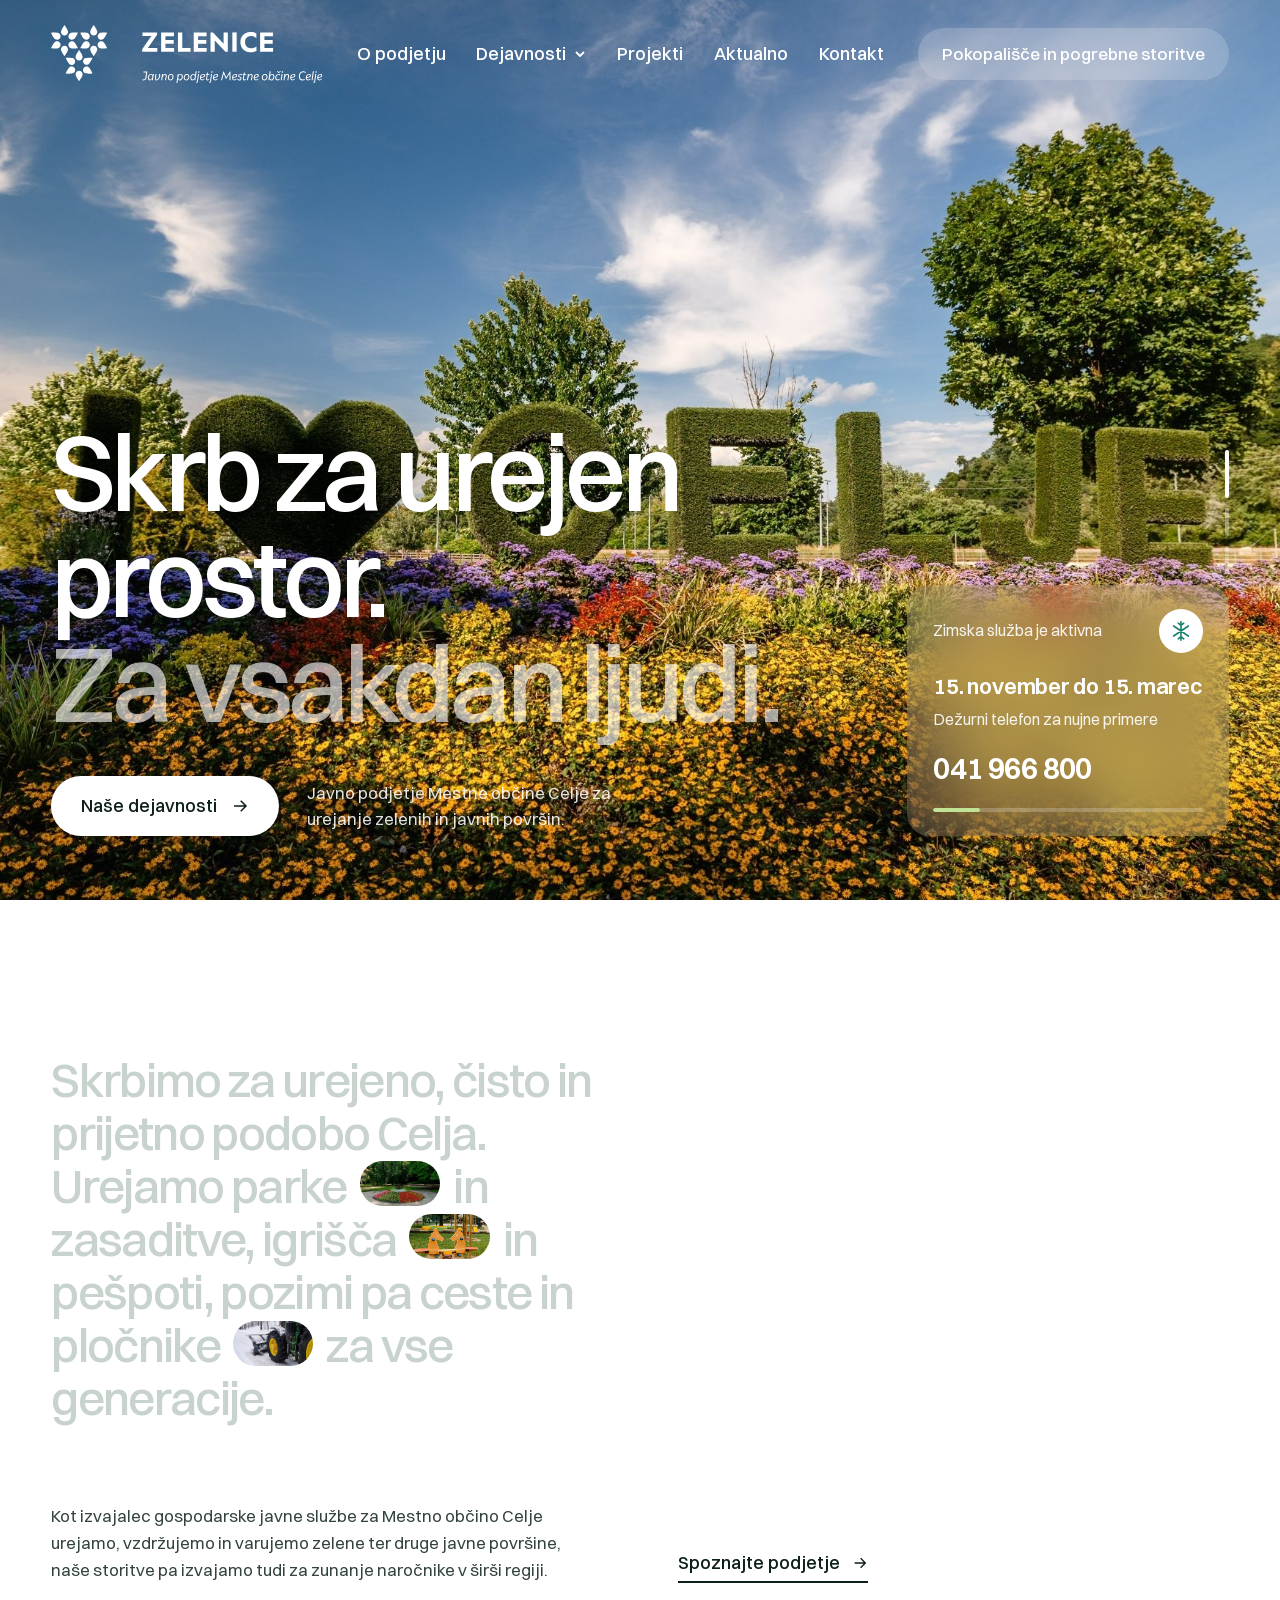
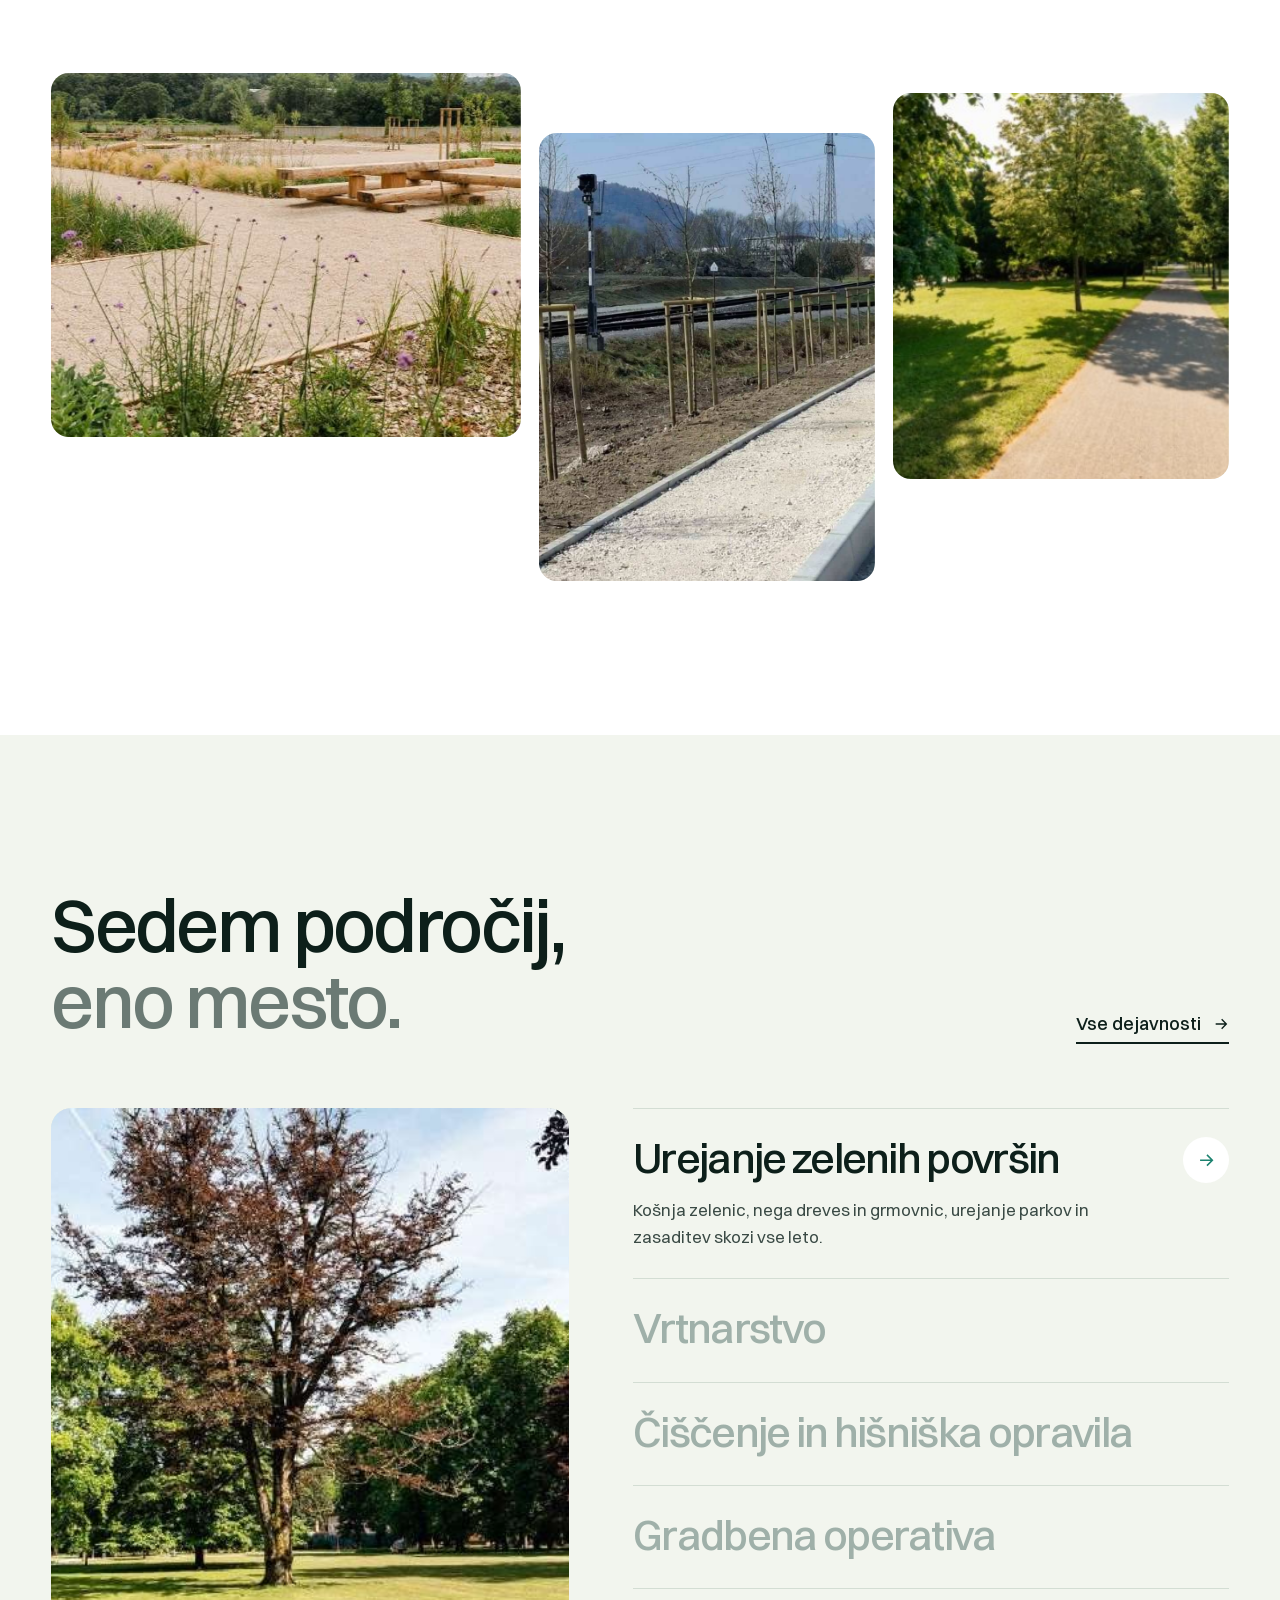
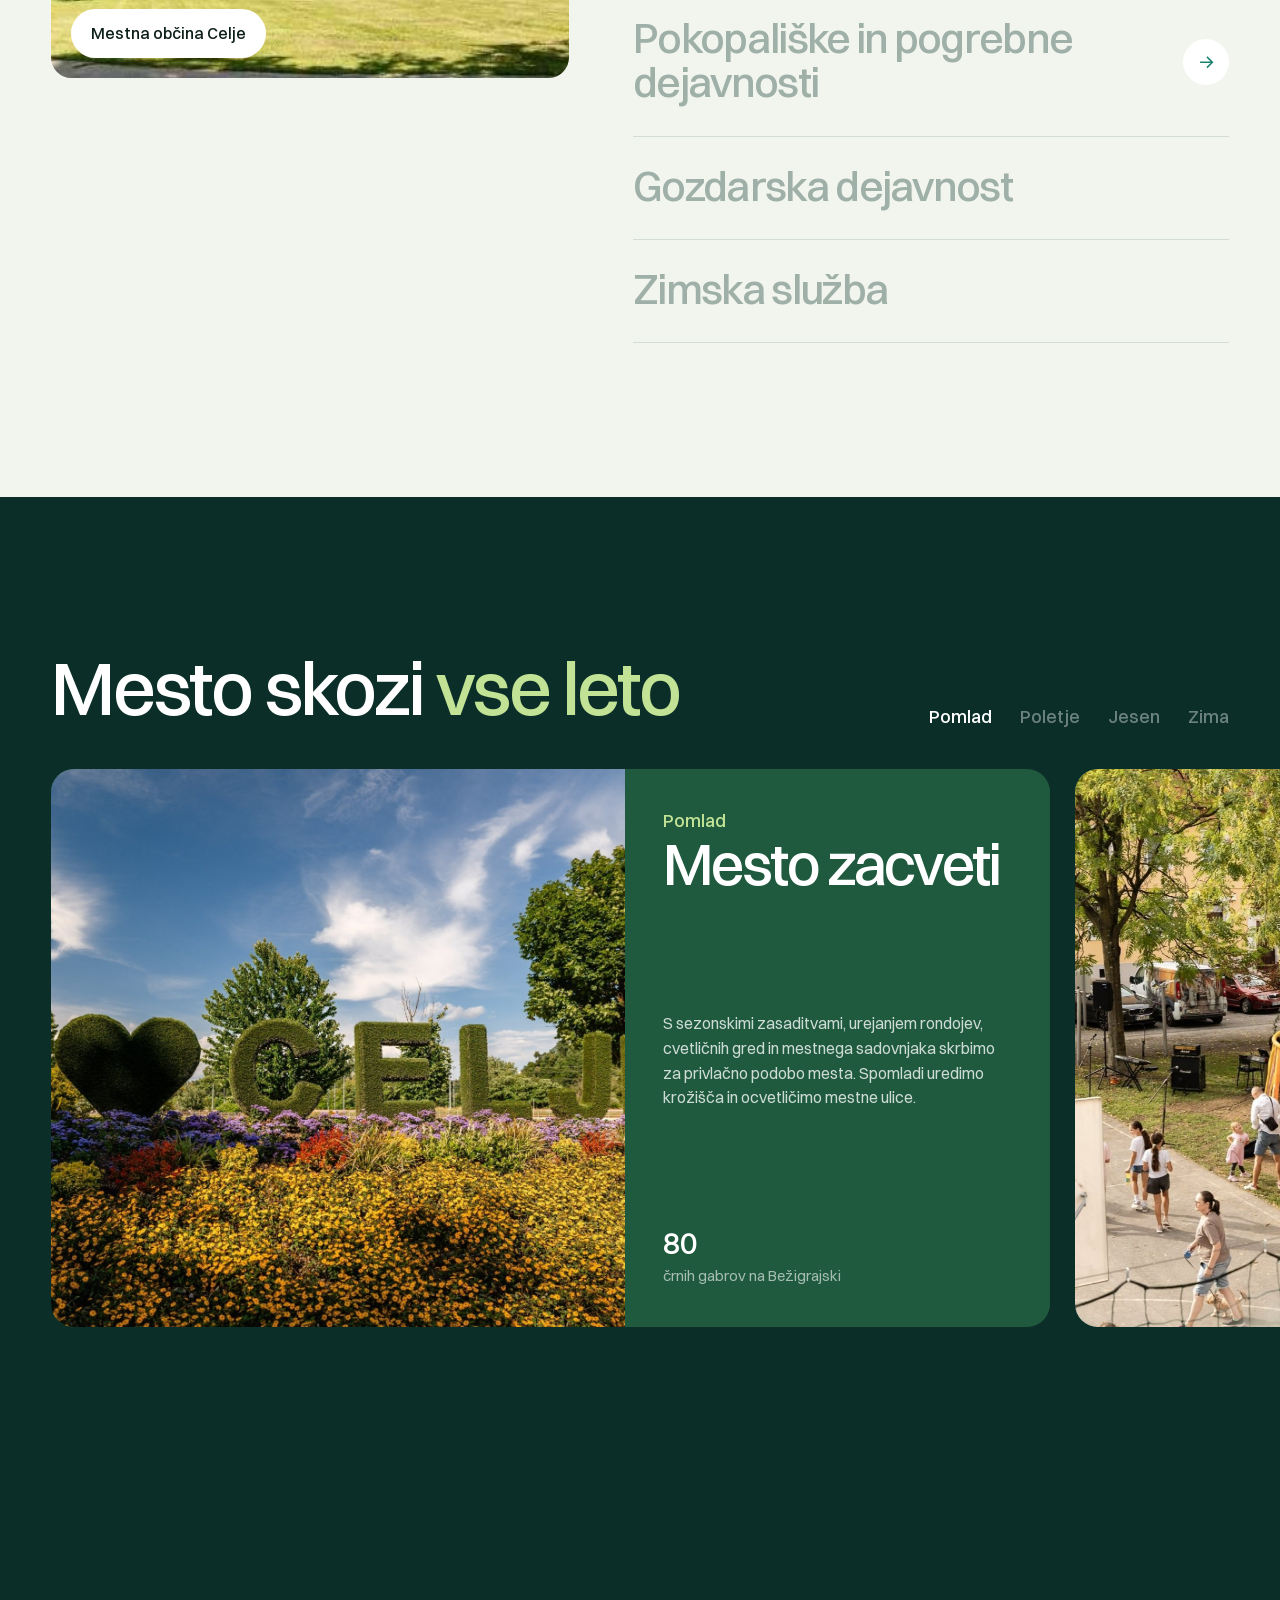
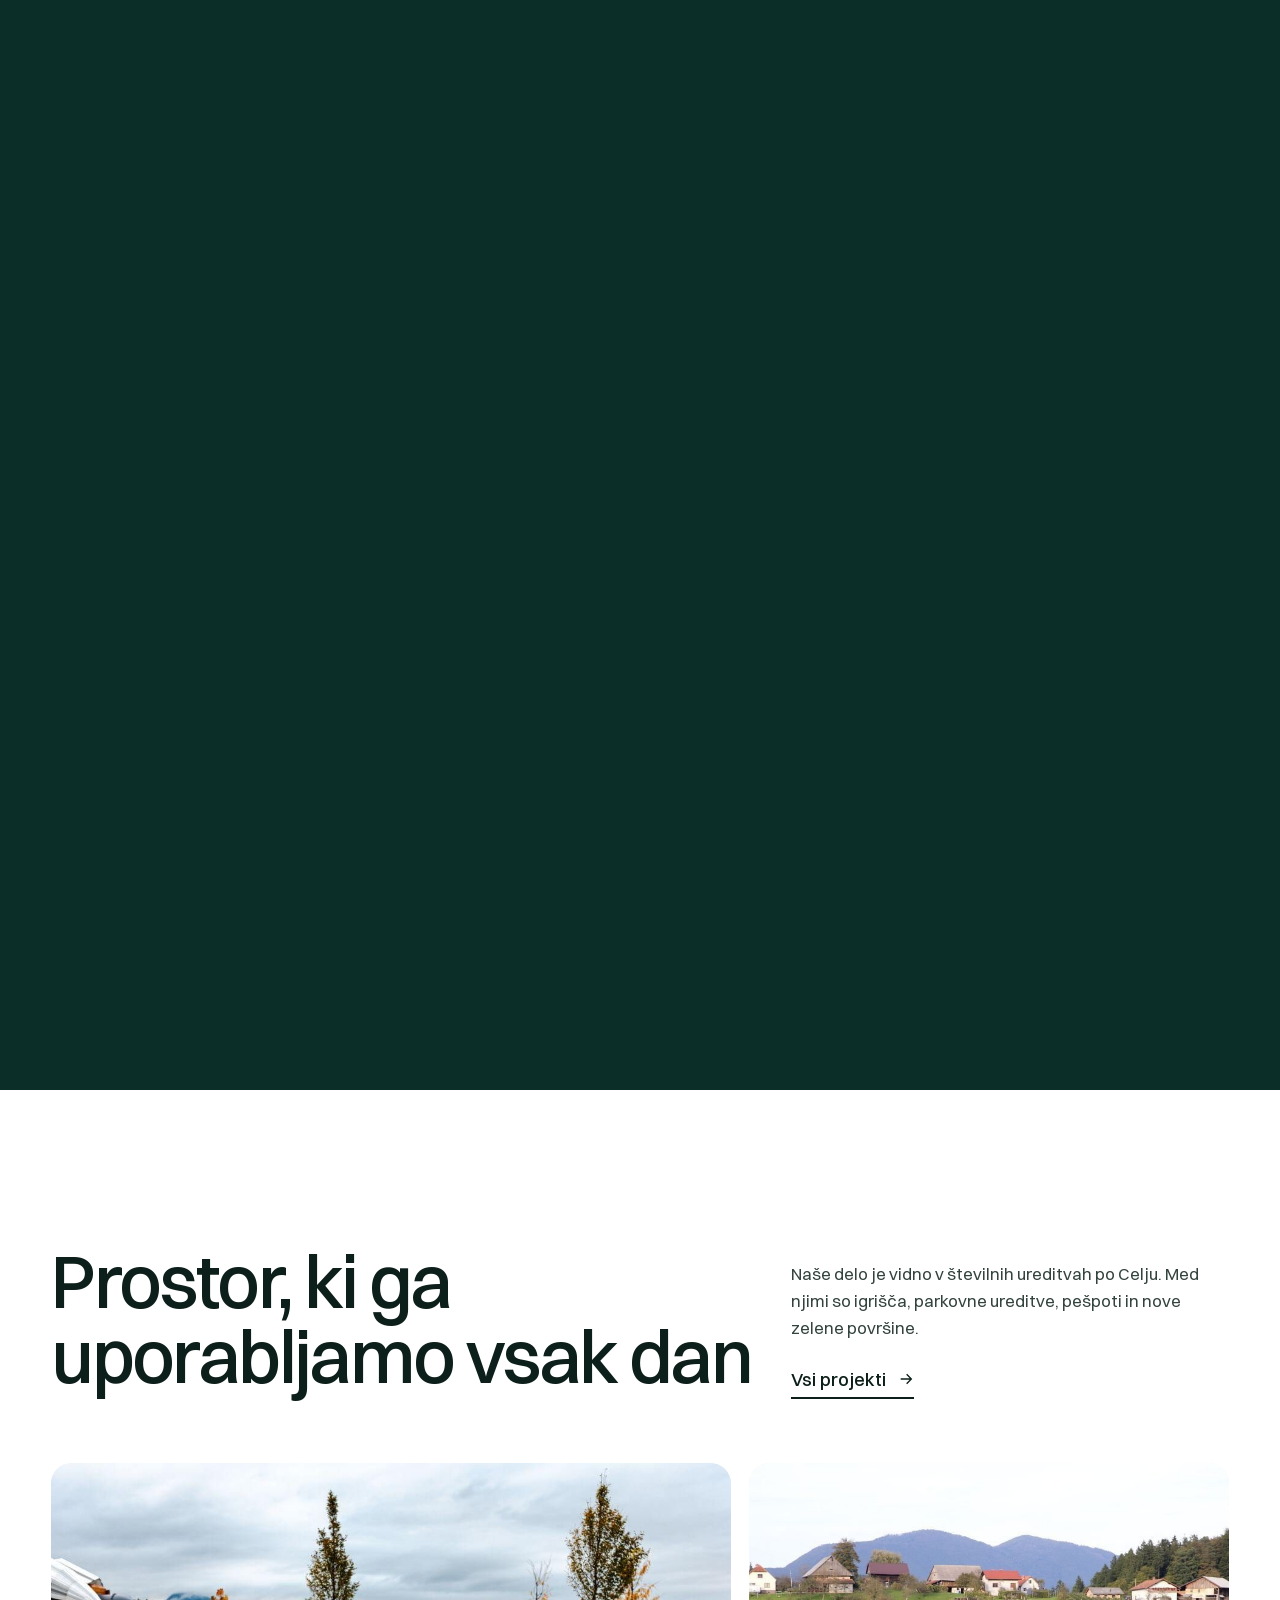
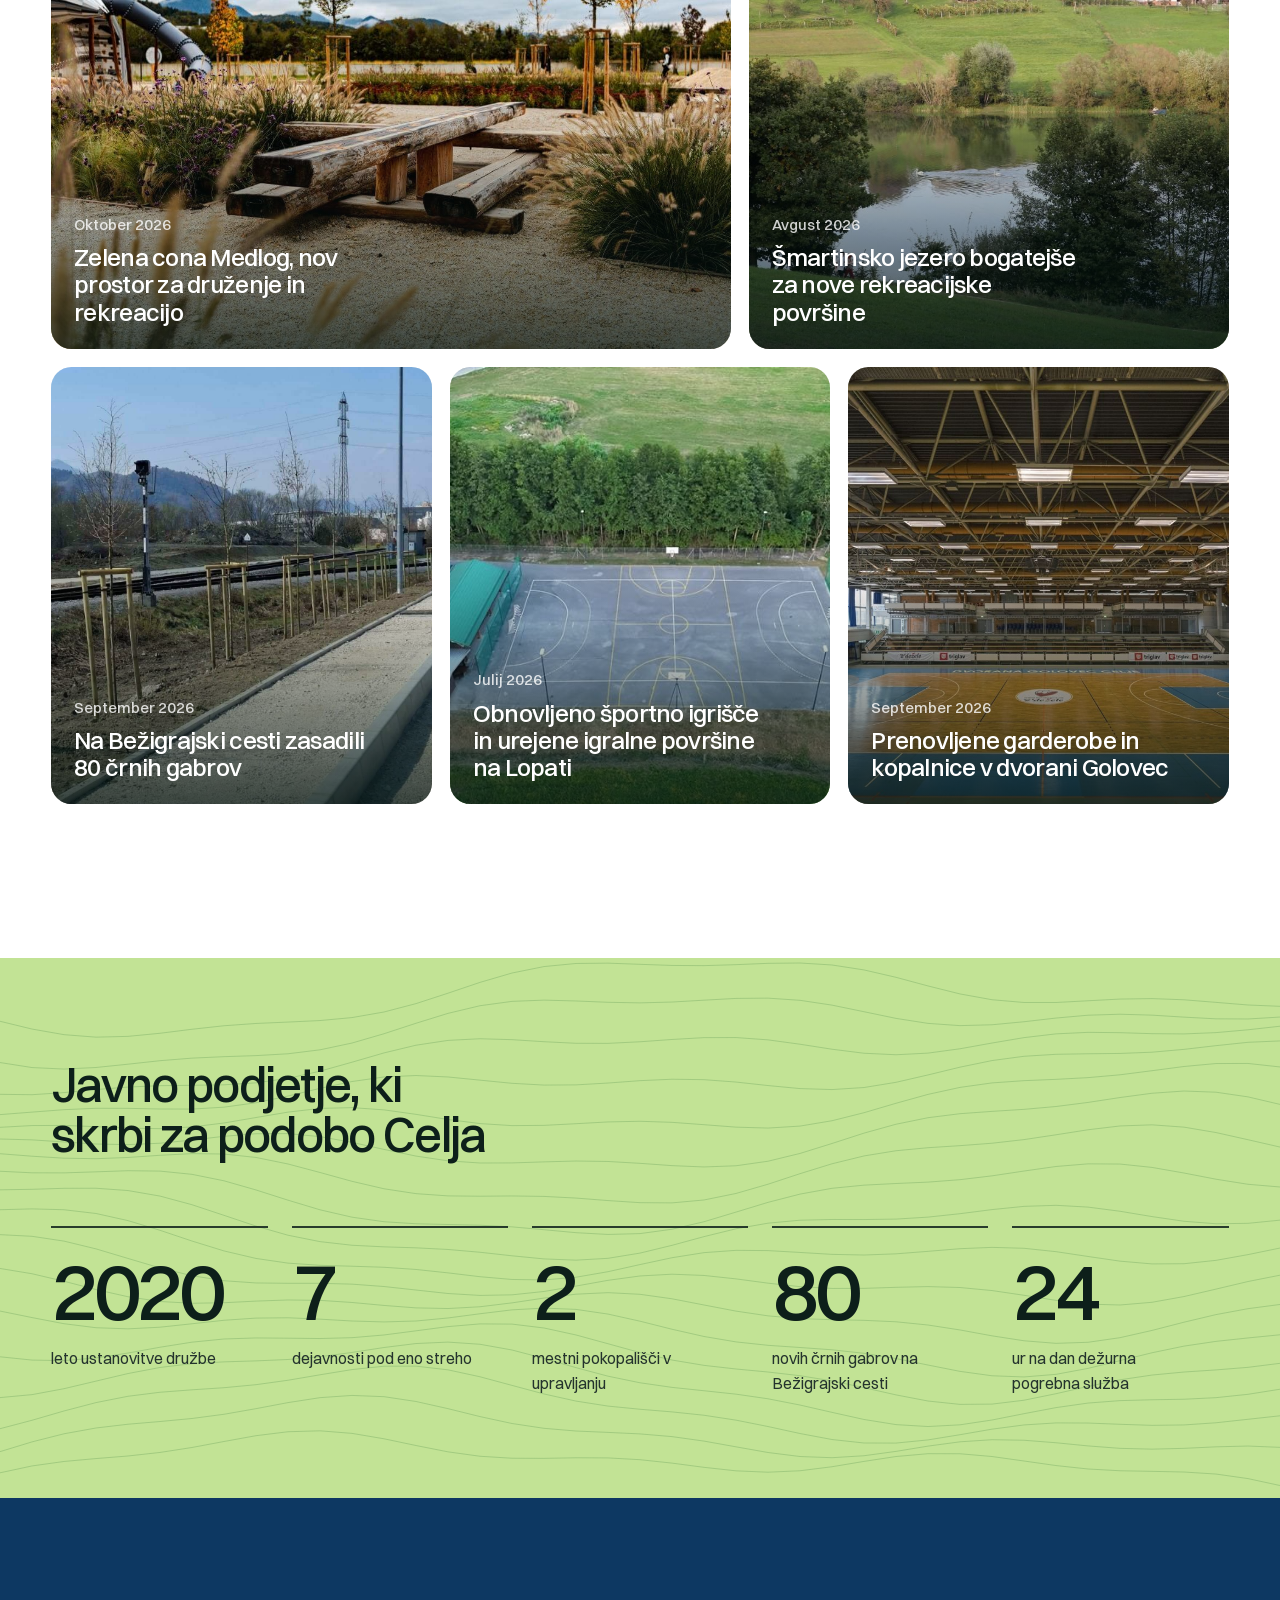
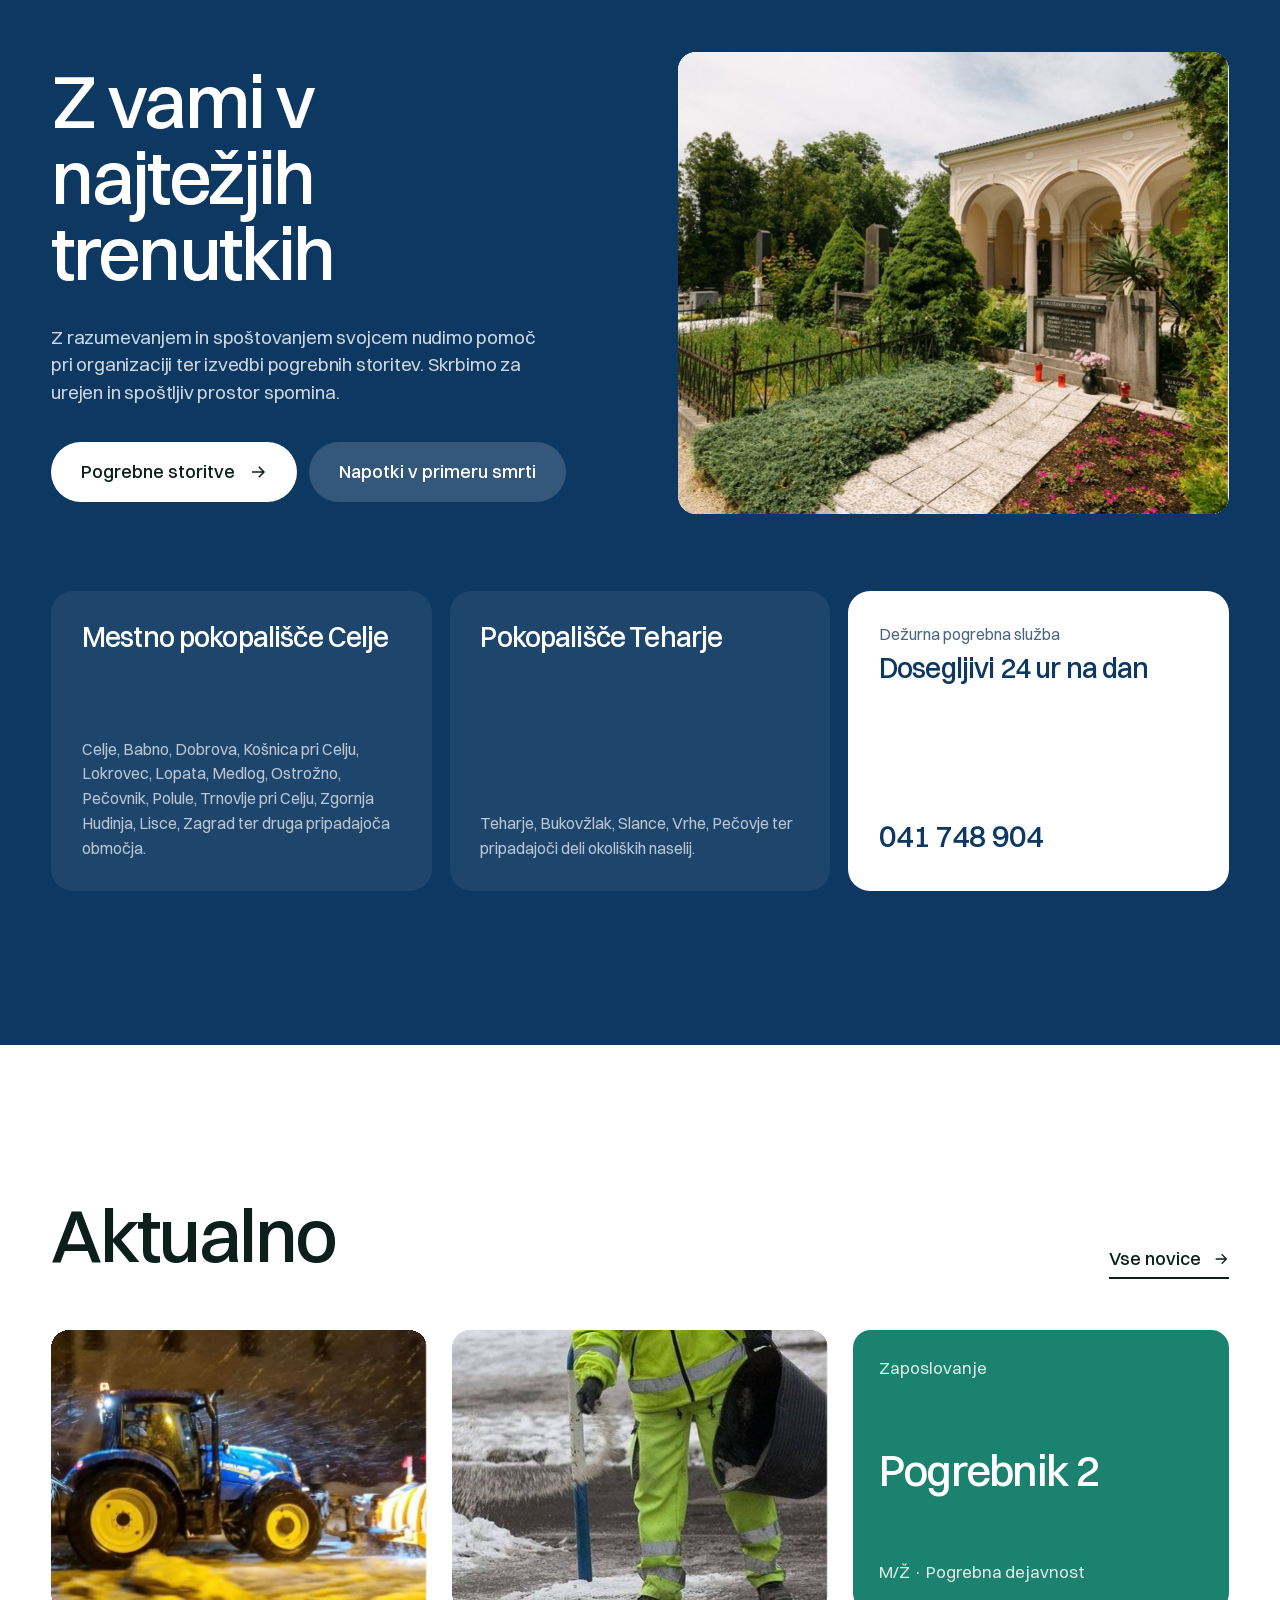
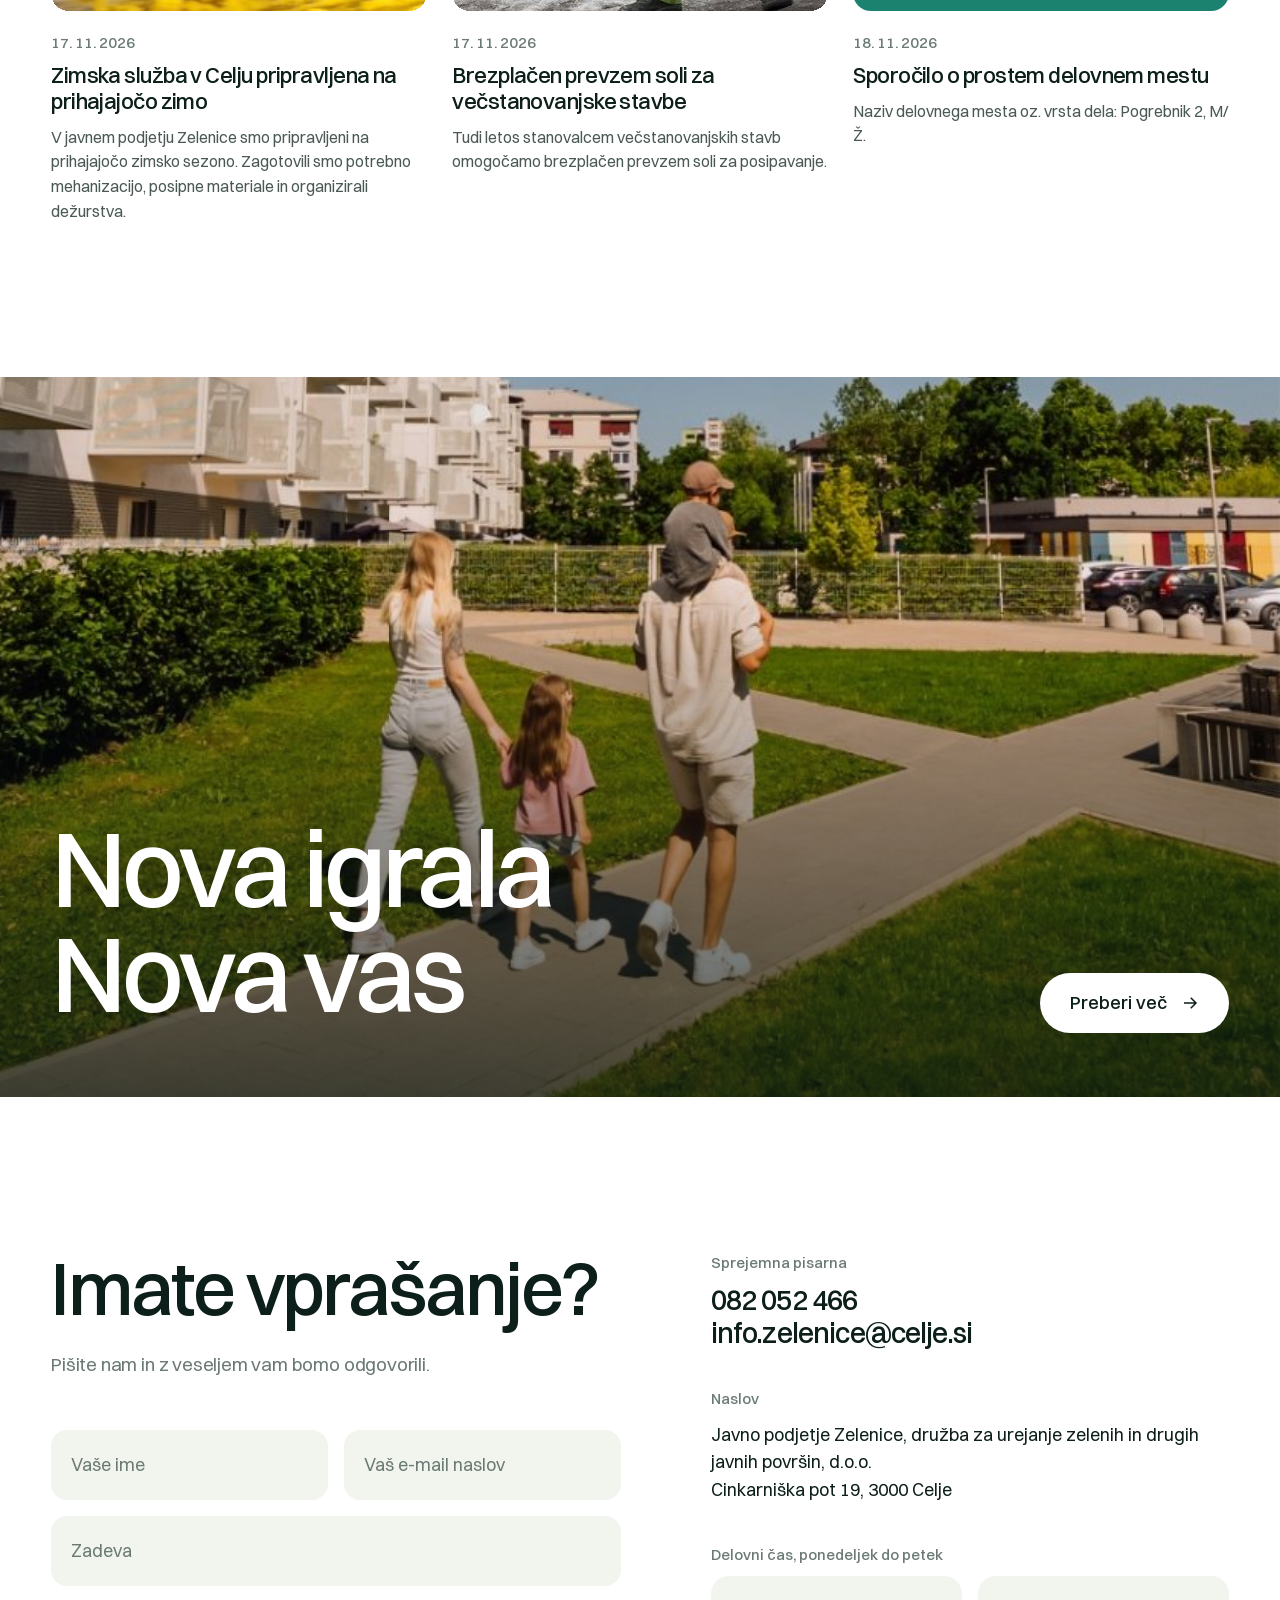
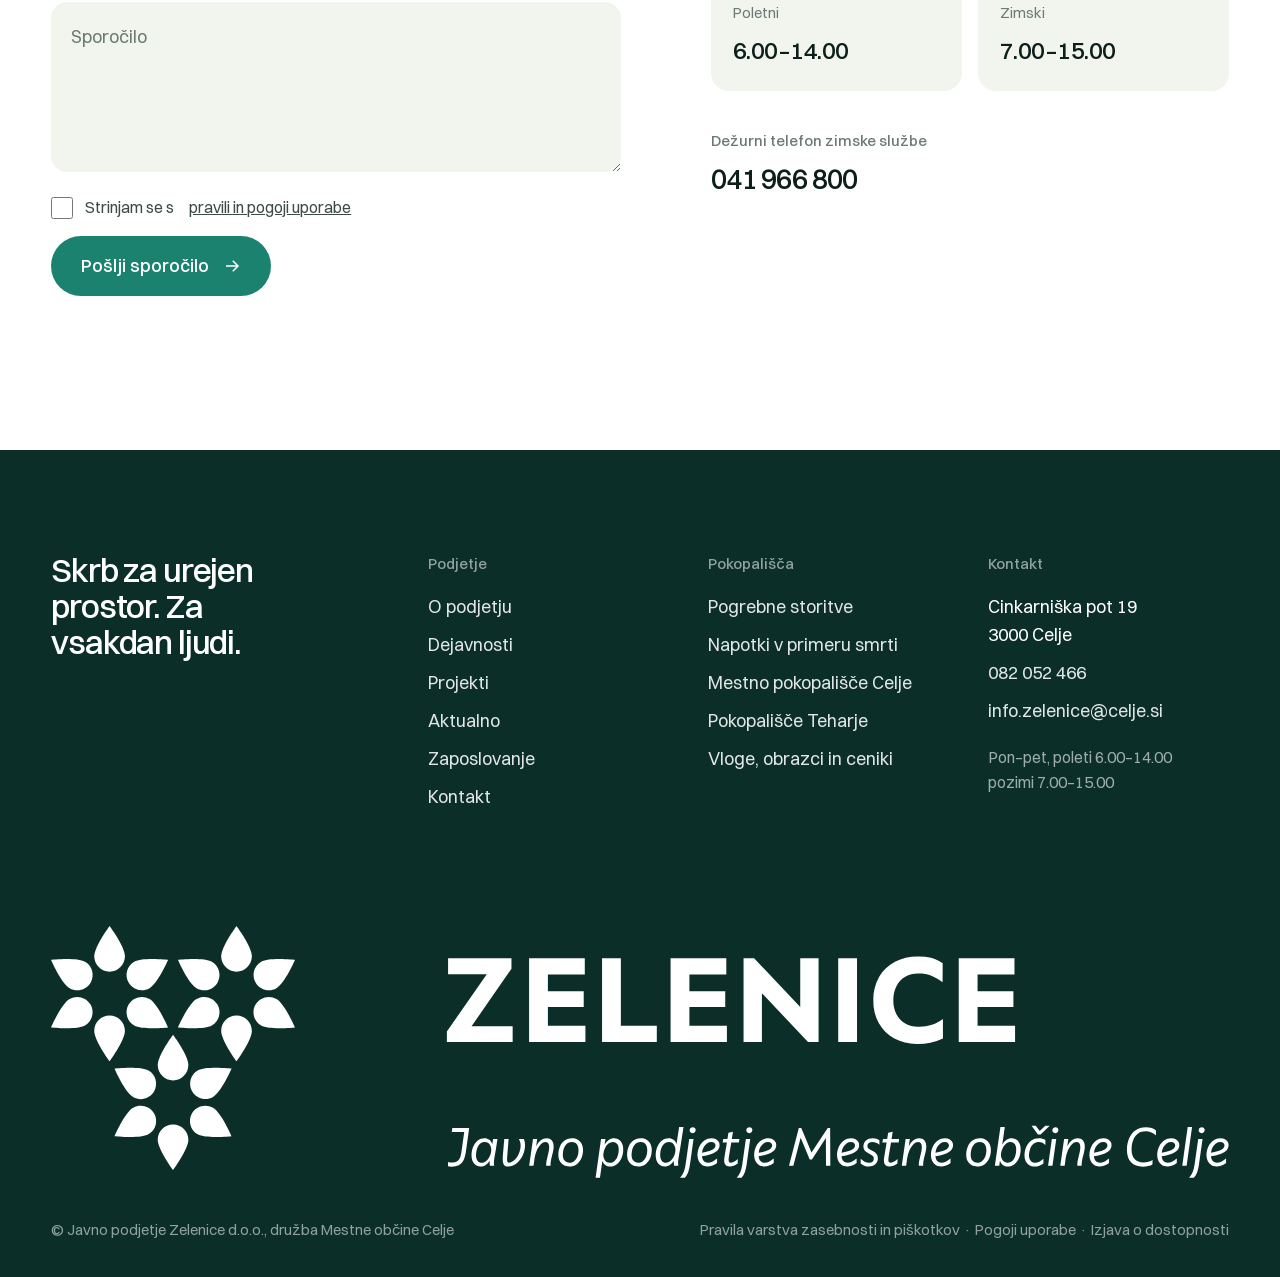
==== site/index.html @ 33d01245 "Zelenice website redesign pitch Static multi-page site (home, o podjetju, dejavnosti, projekti, aktu" ====
<!doctype html>
<html lang="sl" class="no-js">
<head>
<meta charset="utf-8">
<meta name="viewport" content="width=device-width,initial-scale=1">
<title>Zelenice · Skrb za urejen prostor v Celju</title>
<meta name="description" content="Javno podjetje Zelenice d.o.o., družba Mestne občine Celje za urejanje zelenih in javnih površin.">
<meta name="robots" content="noindex">
<link rel="icon" href="assets/img/favicon.svg" type="image/svg+xml">
<link rel="preload" href="assets/fonts/switzer-500.woff2" as="font" type="font/woff2" crossorigin>
<link rel="stylesheet" href="assets/css/style.css">
<script>document.documentElement.classList.remove('no-js');if(matchMedia('(prefers-reduced-motion: reduce)').matches)document.documentElement.classList.add('reduce')</script>
</head>
<body class="">

<a class="skip" href="#vsebina" style="position:absolute;left:-9999px">Skoči na vsebino</a>
<header class="hdr" id="hdr">
  <a class="logo" href="index.html" aria-label="Zelenice, domov"><svg aria-hidden="true" xmlns="http://www.w3.org/2000/svg" viewBox="45.471 58.114 439.482 93.962">
    <g fill="currentColor">
      <path d="M 0,0 11.169,16.065 H 0.336 v 4.46 H 18.078 V 17.607 L 6.91,1.507 h 11.5 v -4.46 l -18.41,0 z" transform="matrix(1.3333333,0,0,-1.3333333,193.20813,97.508533)"/>
      <path d="M 0,0 H 15.592 V -4.561 H 5.262 v -4.665 h 10.03 v -4.427 H 5.265 v -5.266 h 10.5 V -23.48 L 0,-23.48 Z" transform="matrix(1.3333333,0,0,-1.3333333,223.8868,70.140533)"/>
      <path d="m 0,0 h 5.266 v -18.915 h 10.061 v -4.561 H 0 Z" transform="matrix(1.3333333,0,0,-1.3333333,251.12013,70.140533)"/>
      <path d="M 0,0 H 15.6 V -4.561 H 5.27 V -9.226 H 15.3 v -4.427 H 5.268 v -5.266 h 10.5 V -23.48 L 0,-23.48 Z" transform="matrix(1.3333333,0,0,-1.3333333,276.6948,70.140533)"/>
      <path d="M 0,0 V -13.684 H -5.131 V 9.793 H -2.18 L 10.733,-3.891 V 9.793 h 5.131 v -23.477 h -2.952 z" transform="matrix(1.3333333,0,0,-1.3333333,310.7748,83.196533)"/>
      <path d="m 254.443,100.939 h 5.265 V 77.463 h -5.265 z" transform="matrix(1.3333333,0,0,-1.3333333,0,204.724)"/>
      <path d="m 0,0 c -1.822,0.974 -3.324,2.453 -4.326,4.26 -1.076,1.991 -1.614,4.228 -1.56,6.49 -0.049,2.263 0.507,4.497 1.61,6.473 1.043,1.826 2.593,3.311 4.462,4.275 1.992,1.016 4.203,1.528 6.439,1.491 1.219,0.021 2.435,-0.108 3.622,-0.385 1.165,-0.328 2.273,-0.831 3.287,-1.492 l -0.035,-5.367 c -1.01,0.771 -2.114,1.409 -3.285,1.9 C 9.083,18.041 7.89,18.228 6.693,18.198 5.419,18.221 4.163,17.902 3.054,17.275 1.997,16.666 1.141,15.763 0.589,14.675 -0.016,13.458 -0.316,12.111 -0.284,10.752 -0.316,9.392 -0.017,8.045 0.589,6.827 1.141,5.739 1.997,4.836 3.054,4.227 4.163,3.599 5.419,3.281 6.693,3.304 c 2.481,-0.1 4.921,0.659 6.908,2.147 V 0.018 c -1.124,-0.509 -2.296,-0.903 -3.5,-1.174 -1.232,-0.239 -2.485,-0.351 -3.74,-0.335 -2.21,-0.043 -4.396,0.47 -6.356,1.492" transform="matrix(1.3333333,0,0,-1.3333333,360.20547,100.1232)"/>
      <path d="M 0,0 H 15.595 V -4.561 H 5.265 v -4.665 h 10.029 v -4.427 H 5.265 v -5.266 h 10.5 V -23.48 L 0,-23.48 Z" transform="matrix(1.3333333,0,0,-1.3333333,384.24413,70.140533)"/>
      <path d="m 0,0 c 0,-2.37 1.921,-4.292 4.292,-4.292 2.37,0 4.291,1.922 4.291,4.292 0,2.683 -4.292,8.483 -4.292,8.483 C 4.291,8.483 0,2.683 0,0" transform="matrix(1.3333333,0,0,-1.3333333,108.97347,69.424533)"/>
      <path d="m 0,0 c 0,2.37 -1.921,4.292 -4.292,4.292 -2.37,0 -4.291,-1.922 -4.291,-4.292 0,-2.678 4.291,-8.483 4.291,-8.483 0,0 4.292,5.8 4.292,8.483" transform="matrix(1.3333333,0,0,-1.3333333,120.41747,97.264533)"/>
      <path d="m 0,0 c 2.052,1.185 2.755,3.81 1.57,5.862 -1.185,2.052 -3.81,2.755 -5.862,1.57 -2.319,-1.339 -5.2,-7.958 -5.2,-7.958 0,0 7.173,-0.813 9.493,0.525" transform="matrix(1.3333333,0,0,-1.3333333,105.4988,95.2632)"/>
      <path d="m 0,0 c -2.044,-1.199 -2.73,-3.828 -1.531,-5.872 1.188,-2.025 3.781,-2.72 5.822,-1.56 2.32,1.339 5.2,7.958 5.2,7.958 0,0 -7.173,0.813 -9.492,-0.525" transform="matrix(1.3333333,0,0,-1.3333333,123.88813,71.429867)"/>
      <path d="m 0,0 c -2.053,1.186 -4.678,0.483 -5.864,-1.569 -1.185,-2.053 -0.483,-4.678 1.57,-5.864 2.319,-1.339 9.492,-0.525 9.492,-0.525 0,0 -2.882,6.619 -5.2,7.958" transform="matrix(1.3333333,0,0,-1.3333333,129.61347,85.352533)"/>
      <path d="m 0,0 c 2.052,-1.185 4.677,-0.482 5.862,1.57 1.185,2.052 0.482,4.677 -1.57,5.862 -2.32,1.339 -9.493,0.525 -9.493,0.525 0,0 2.882,-6.619 5.2,-7.958" transform="matrix(1.3333333,0,0,-1.3333333,99.776133,81.340533)"/>
      <path d="m 0,0 c 0,-2.37 1.921,-4.292 4.292,-4.292 2.37,0 4.291,1.922 4.291,4.292 0,2.678 -4.292,8.483 -4.292,8.483 C 4.291,8.483 0,2.683 0,0" transform="matrix(1.3333333,0,0,-1.3333333,85.2868,110.03387)"/>
      <path d="m 0,0 c 0,2.37 -1.921,4.292 -4.292,4.292 -2.37,0 -4.291,-1.922 -4.291,-4.292 0,-2.678 4.292,-8.484 4.292,-8.484 0,0 4.291,5.806 4.291,8.484" transform="matrix(1.3333333,0,0,-1.3333333,96.7308,137.8792)"/>
      <path d="m 0,0 c 2.06,1.171 2.781,3.79 1.61,5.851 -1.17,2.06 -3.79,2.781 -5.85,1.61 -0.017,-0.009 -0.034,-0.019 -0.051,-0.029 -2.32,-1.339 -5.2,-7.958 -5.2,-7.958 0,0 7.173,-0.813 9.492,0.525" transform="matrix(1.3333333,0,0,-1.3333333,81.812133,135.87387)"/>
      <path d="m 0,0 c -2.044,-1.199 -2.729,-3.828 -1.531,-5.872 1.188,-2.025 3.781,-2.72 5.822,-1.56 2.32,1.339 5.2,7.958 5.2,7.958 0,0 -7.173,0.813 -9.492,-0.525" transform="matrix(1.3333333,0,0,-1.3333333,100.2068,112.0392)"/>
      <path d="m 0,0 c -2.044,1.199 -4.673,0.514 -5.872,-1.531 -1.199,-2.044 -0.514,-4.673 1.53,-5.872 0.017,-0.01 0.034,-0.019 0.051,-0.029 2.32,-1.339 9.492,-0.525 9.492,-0.525 0,0 -2.882,6.619 -5.2,7.958" transform="matrix(1.3333333,0,0,-1.3333333,105.92813,125.96187)"/>
      <path d="M 0,0 C 2.044,-1.199 4.673,-0.514 5.872,1.53 7.071,3.575 6.386,6.204 4.342,7.403 4.325,7.413 4.308,7.422 4.291,7.432 1.972,8.771 -5.201,7.957 -5.201,7.957 c 0,0 2.882,-6.618 5.2,-7.958" transform="matrix(1.3333333,0,0,-1.3333333,76.0908,121.9512)"/>
      <path d="m 0,0 c 0,-2.37 1.921,-4.292 4.292,-4.292 2.37,0 4.291,1.922 4.291,4.292 0,2.683 -4.291,8.483 -4.291,8.483 C 4.292,8.483 0,2.683 0,0" transform="matrix(1.3333333,0,0,-1.3333333,61.601467,69.424533)"/>
      <path d="M 0,0 C 0,2.37 -1.921,4.292 -4.291,4.292 -6.662,4.292 -8.583,2.37 -8.583,0 c 0,-2.678 4.292,-8.483 4.292,-8.483 0,0 4.291,5.8 4.291,8.483" transform="matrix(1.3333333,0,0,-1.3333333,73.045467,97.264533)"/>
      <path d="m 0,0 c 2.053,1.185 2.756,3.81 1.57,5.863 -1.185,2.052 -3.809,2.755 -5.862,1.57 -2.318,-1.339 -5.2,-7.958 -5.2,-7.958 0,0 7.173,-0.813 9.492,0.525" transform="matrix(1.3333333,0,0,-1.3333333,58.1268,95.2632)"/>
      <path d="m 0,0 c -2.052,-1.185 -2.755,-3.81 -1.57,-5.862 1.185,-2.052 3.81,-2.755 5.862,-1.57 2.319,1.339 5.2,7.958 5.2,7.958 0,0 -7.173,0.813 -9.493,-0.525" transform="matrix(1.3333333,0,0,-1.3333333,76.521467,71.429867)"/>
      <path d="m 0,0 c -2.052,1.185 -4.677,0.482 -5.862,-1.57 -1.185,-2.052 -0.482,-4.677 1.57,-5.862 2.32,-1.339 9.493,-0.525 9.493,-0.525 0,0 -2.882,6.619 -5.2,7.958" transform="matrix(1.3333333,0,0,-1.3333333,82.2428,85.352533)"/>
      <path d="M 0,0 C 2.044,-1.199 4.673,-0.514 5.872,1.531 7.071,3.575 6.386,6.204 4.342,7.403 4.325,7.413 4.308,7.422 4.291,7.432 1.973,8.771 -5.2,7.957 -5.2,7.957 c 0,0 2.882,-6.619 5.2,-7.958" transform="matrix(1.3333333,0,0,-1.3333333,52.404133,81.340533)"/>
      <path d="m 0,0 v 1.163 c 0.342,-0.11 0.705,-0.166 1.087,-0.166 0.564,0 1.022,0.096 1.375,0.287 0.352,0.192 0.629,0.496 0.831,0.914 0.201,0.418 0.352,0.99 0.453,1.714 l 0.8,5.68 H 1.072 l 0.136,1.073 H 5.937 L 5.015,4.094 C 4.874,3.026 4.64,2.186 4.312,1.571 3.985,0.957 3.552,0.519 3.013,0.257 2.475,-0.005 1.787,-0.136 0.952,-0.136 0.579,-0.136 0.262,-0.091 0,0" transform="matrix(1.3333333,0,0,-1.3333333,193.62427,147.74627)"/>
      <path d="M 0,0 C 0.483,0.523 0.816,1.143 0.997,1.858 L 1.103,2.553 1.118,2.795 C 1.118,3.177 1.047,3.54 0.907,3.882 0.766,4.225 0.559,4.502 0.287,4.713 0.015,4.925 -0.307,5.03 -0.68,5.03 -1.213,5.03 -1.667,4.858 -2.039,4.517 -2.412,4.174 -2.691,3.719 -2.877,3.149 -3.064,2.58 -3.157,1.964 -3.157,1.299 c 0,-0.624 0.136,-1.128 0.408,-1.511 0.272,-0.383 0.66,-0.573 1.163,-0.573 0.574,0 1.103,0.262 1.586,0.785 m -3.701,-1.005 c -0.473,0.56 -0.71,1.322 -0.71,2.289 0,0.866 0.154,1.666 0.461,2.402 0.307,0.735 0.735,1.319 1.284,1.752 0.549,0.433 1.176,0.65 1.881,0.65 0.523,0 0.974,-0.147 1.352,-0.439 0.377,-0.292 0.657,-0.7 0.838,-1.223 L 1.632,5.892 H 2.855 L 2.417,3.036 C 2.327,2.492 2.23,1.948 2.13,1.405 2.06,1.012 1.997,0.635 1.941,0.271 1.886,-0.091 1.858,-0.418 1.858,-0.71 c 0,-0.332 0.025,-0.644 0.076,-0.936 H 0.74 c -0.06,0.352 -0.09,0.705 -0.09,1.057 l 0.015,0.362 C 0.353,-0.73 -0.02,-1.125 -0.453,-1.412 c -0.433,-0.287 -0.906,-0.431 -1.42,-0.431 -0.745,0 -1.355,0.28 -1.828,0.838" transform="matrix(1.3333333,0,0,-1.3333333,208.2864,145.42987)"/>
      <path d="m 0,0 c -0.211,0.337 -0.317,0.889 -0.317,1.653 0,0.292 0.015,0.625 0.045,0.997 L 0.121,7.213 H 1.329 L 0.967,2.65 C 0.926,2.218 0.906,1.83 0.906,1.487 0.906,1.145 0.944,0.9 1.02,0.755 1.095,0.608 1.224,0.536 1.405,0.536 c 0.483,0 0.982,0.227 1.495,0.68 0.514,0.453 0.942,1.057 1.284,1.812 0.342,0.755 0.514,1.551 0.514,2.387 0,0.584 -0.156,1.183 -0.469,1.798 H 5.574 C 5.815,6.719 5.937,6.149 5.937,5.506 5.937,4.519 5.722,3.56 5.294,2.628 4.866,1.696 4.275,0.941 3.52,0.362 2.764,-0.217 1.928,-0.507 1.012,-0.507 0.549,-0.507 0.211,-0.338 0,0" transform="matrix(1.3333333,0,0,-1.3333333,214.46933,147.1916)"/>
      <path d="M 0,0 H 1.178 L 0.892,-2.07 c 0.362,0.725 0.79,1.284 1.283,1.676 0.494,0.394 1.033,0.59 1.617,0.59 0.654,0 1.15,-0.204 1.488,-0.612 C 5.617,-0.823 5.786,-1.385 5.786,-2.1 5.786,-2.473 5.753,-2.833 5.687,-3.18 5.622,-3.527 5.514,-3.988 5.363,-4.562 5.202,-5.187 5.081,-5.718 5,-6.156 4.919,-6.594 4.889,-7.055 4.91,-7.538 H 3.701 c -0.02,0.463 0.005,0.893 0.076,1.292 0.07,0.397 0.181,0.893 0.332,1.487 0.141,0.534 0.246,0.988 0.317,1.36 0.071,0.373 0.106,0.765 0.106,1.178 0,0.907 -0.358,1.36 -1.073,1.36 -0.413,0 -0.831,-0.209 -1.253,-0.627 C 1.783,-1.906 1.41,-2.47 1.088,-3.18 0.766,-3.89 0.544,-4.668 0.423,-5.514 L 0.151,-7.538 h -1.223 z" transform="matrix(1.3333333,0,0,-1.3333333,225.34493,137.5744)"/>
      <path d="M 0,0 C 0.393,0.297 0.7,0.707 0.922,1.231 1.143,1.755 1.254,2.334 1.254,2.968 1.254,3.684 1.098,4.262 0.786,4.705 0.474,5.148 0.01,5.37 -0.604,5.37 -1.339,5.37 -1.933,5.061 -2.386,4.441 -2.84,3.821 -3.091,2.998 -3.142,1.972 c -0.03,-0.716 0.114,-1.297 0.431,-1.745 0.317,-0.449 0.778,-0.672 1.382,-0.672 0.493,0 0.936,0.148 1.329,0.445 m -2.908,-1.103 c -0.468,0.267 -0.833,0.647 -1.095,1.141 -0.262,0.493 -0.393,1.077 -0.393,1.752 0,0.897 0.162,1.694 0.484,2.395 0.322,0.699 0.773,1.248 1.352,1.646 0.579,0.398 1.241,0.597 1.986,0.597 0.604,0 1.138,-0.134 1.601,-0.401 C 1.49,5.76 1.853,5.375 2.115,4.871 2.377,4.368 2.508,3.784 2.508,3.119 2.508,2.243 2.347,1.452 2.024,0.748 1.702,0.043 1.251,-0.509 0.672,-0.906 0.093,-1.305 -0.564,-1.503 -1.299,-1.503 c -0.604,0 -1.14,0.134 -1.609,0.4" transform="matrix(1.3333333,0,0,-1.3333333,240.67173,145.88293)"/>
      <path d="M 0,0 C 0.377,0.342 0.665,0.795 0.861,1.359 1.058,1.923 1.156,2.542 1.156,3.217 1.156,3.842 1.009,4.345 0.717,4.728 0.425,5.11 0.013,5.302 -0.521,5.302 -0.924,5.302 -1.317,5.153 -1.699,4.856 -2.082,4.559 -2.404,4.156 -2.666,3.647 -2.928,3.139 -3.089,2.583 -3.149,1.979 -3.16,1.918 -3.165,1.822 -3.165,1.691 c 0,-0.373 0.071,-0.727 0.212,-1.064 0.141,-0.338 0.347,-0.612 0.619,-0.823 0.272,-0.212 0.594,-0.318 0.967,-0.318 0.534,0 0.99,0.171 1.367,0.514 m -2.598,-1.148 c -0.378,0.282 -0.657,0.674 -0.839,1.178 l -0.664,-4.743 h -1.224 l 1.526,10.876 h 1.223 L -2.787,4.606 c 0.312,0.544 0.69,0.972 1.133,1.285 0.443,0.312 0.937,0.468 1.48,0.468 0.776,0 1.4,-0.28 1.873,-0.838 C 2.172,4.962 2.409,4.193 2.409,3.217 2.409,2.351 2.253,1.553 1.941,0.823 1.629,0.093 1.191,-0.489 0.627,-0.922 0.063,-1.354 -0.572,-1.571 -1.276,-1.571 c -0.504,0 -0.945,0.14 -1.322,0.423" transform="matrix(1.3333333,0,0,-1.3333333,255.80787,145.79187)"/>
      <path d="M 0,0 C 0.393,0.297 0.7,0.707 0.922,1.231 1.143,1.755 1.254,2.334 1.254,2.968 1.254,3.684 1.098,4.262 0.785,4.705 0.474,5.148 0.01,5.37 -0.604,5.37 -1.339,5.37 -1.933,5.061 -2.386,4.441 -2.84,3.821 -3.091,2.998 -3.142,1.972 c -0.03,-0.716 0.114,-1.297 0.431,-1.745 0.317,-0.449 0.778,-0.672 1.382,-0.672 0.493,0 0.936,0.148 1.329,0.445 m -2.908,-1.103 c -0.468,0.267 -0.833,0.647 -1.095,1.141 -0.262,0.493 -0.393,1.077 -0.393,1.752 0,0.897 0.162,1.694 0.484,2.395 0.322,0.699 0.773,1.248 1.352,1.646 0.579,0.398 1.241,0.597 1.986,0.597 0.604,0 1.138,-0.134 1.601,-0.401 C 1.49,5.76 1.853,5.375 2.115,4.871 2.377,4.368 2.508,3.784 2.508,3.119 2.508,2.243 2.347,1.452 2.024,0.748 1.702,0.043 1.251,-0.509 0.672,-0.906 0.094,-1.305 -0.564,-1.503 -1.299,-1.503 c -0.604,0 -1.14,0.134 -1.609,0.4" transform="matrix(1.3333333,0,0,-1.3333333,266.33067,145.88293)"/>
      <path d="m 0,0 c -0.429,-0.716 -0.643,-1.602 -0.643,-2.659 0,-0.624 0.144,-1.128 0.431,-1.511 0.287,-0.383 0.688,-0.573 1.201,-0.573 0.463,0 0.899,0.183 1.307,0.551 0.408,0.368 0.732,0.831 0.975,1.389 0.241,0.56 0.362,1.106 0.362,1.64 0,0.594 -0.161,1.115 -0.484,1.563 C 2.827,0.848 2.389,1.072 1.835,1.072 1.039,1.072 0.428,0.715 0,0 M 3.104,1.691 C 3.486,1.399 3.764,0.997 3.935,0.483 L 4.146,1.934 4.66,5.271 H 5.884 L 4.932,-0.922 C 4.861,-1.354 4.761,-1.929 4.63,-2.644 4.539,-3.127 4.474,-3.513 4.434,-3.8 4.393,-4.086 4.373,-4.376 4.373,-4.668 c 0,-0.241 0.024,-0.554 0.075,-0.936 H 3.255 C 3.194,-5.131 3.164,-4.673 3.164,-4.229 2.842,-4.724 2.467,-5.108 2.039,-5.386 1.611,-5.662 1.146,-5.801 0.642,-5.801 c -0.755,0 -1.368,0.28 -1.835,0.838 -0.469,0.56 -0.703,1.327 -0.703,2.304 0,0.856 0.154,1.651 0.46,2.387 0.308,0.735 0.739,1.319 1.292,1.752 0.554,0.433 1.183,0.65 1.888,0.65 0.524,0 0.977,-0.147 1.36,-0.439" transform="matrix(1.3333333,0,0,-1.3333333,273.67307,140.15253)"/>
      <path d="m 0,0 c -0.151,0.146 -0.227,0.325 -0.227,0.536 0,0.262 0.091,0.481 0.272,0.657 0.182,0.176 0.393,0.265 0.635,0.265 0.221,0 0.408,-0.076 0.558,-0.227 C 1.39,1.08 1.465,0.898 1.465,0.687 1.465,0.425 1.375,0.209 1.193,0.038 1.012,-0.134 0.801,-0.219 0.559,-0.219 0.337,-0.219 0.151,-0.146 0,0 m -1.889,-11.064 c 0.243,0.573 0.418,1.252 0.53,2.039 l 1.011,7.19 h 1.209 l -0.982,-7.01 c -0.131,-0.946 -0.305,-1.714 -0.521,-2.302 -0.216,-0.59 -0.526,-1.106 -0.929,-1.549 h -1.344 c 0.443,0.513 0.785,1.057 1.026,1.632" transform="matrix(1.3333333,0,0,-1.3333333,284.1144,135.12773)"/>
      <path d="M 0,0 C 1.027,0.382 1.541,0.876 1.541,1.479 1.541,1.741 1.442,1.971 1.246,2.167 1.05,2.363 0.761,2.462 0.378,2.462 -0.075,2.462 -0.488,2.331 -0.861,2.069 -1.233,1.807 -1.541,1.447 -1.782,0.989 -2.024,0.53 -2.175,0.02 -2.235,-0.544 -1.329,-0.413 -0.584,-0.232 0,0 m -2.991,1.147 c 0.343,0.726 0.816,1.302 1.42,1.73 0.604,0.428 1.284,0.643 2.04,0.643 0.472,0 0.876,-0.094 1.208,-0.281 C 2.009,3.054 2.261,2.814 2.432,2.522 2.604,2.23 2.688,1.918 2.688,1.586 2.688,1.002 2.487,0.503 2.085,0.09 1.682,-0.323 1.047,-0.68 0.182,-0.982 -0.544,-1.224 -1.354,-1.41 -2.251,-1.541 c 0.061,-0.584 0.237,-1.032 0.529,-1.345 0.292,-0.312 0.669,-0.468 1.133,-0.468 0.423,0 0.841,0.106 1.254,0.318 0.412,0.211 0.851,0.498 1.314,0.86 V -3.444 C 1.214,-4.089 0.308,-4.411 -0.74,-4.411 c -0.534,0 -1.01,0.136 -1.428,0.408 -0.418,0.272 -0.745,0.649 -0.981,1.133 -0.237,0.483 -0.355,1.032 -0.355,1.646 0,0.856 0.171,1.647 0.513,2.371" transform="matrix(1.3333333,0,0,-1.3333333,291.40613,142.00533)"/>
      <path d="m 0,0 c 0,-0.271 0.045,-0.471 0.136,-0.597 0.091,-0.126 0.236,-0.188 0.438,-0.188 0.544,0 1.203,0.352 1.979,1.056 V -0.967 C 2.2,-1.238 1.825,-1.45 1.428,-1.602 1.029,-1.752 0.635,-1.828 0.241,-1.828 c -0.986,0 -1.479,0.574 -1.479,1.723 0,0.301 0.024,0.598 0.075,0.89 l 0.68,4.11 h -1.179 l 0.151,0.997 h 1.179 L -0.046,7.598 1.224,7.915 0.892,5.892 H 3.021 L 2.885,4.895 H 0.74 L 0.061,0.755 C 0.02,0.483 0,0.231 0,0" transform="matrix(1.3333333,0,0,-1.3333333,298.354,145.42987)"/>
      <path d="m 0,0 c -0.151,0.146 -0.227,0.325 -0.227,0.536 0,0.262 0.091,0.481 0.272,0.657 0.182,0.176 0.393,0.265 0.635,0.265 0.221,0 0.408,-0.076 0.558,-0.227 C 1.39,1.08 1.465,0.898 1.465,0.687 1.465,0.425 1.375,0.209 1.193,0.038 1.012,-0.134 0.801,-0.219 0.559,-0.219 0.337,-0.219 0.151,-0.146 0,0 m -1.889,-11.064 c 0.243,0.573 0.418,1.252 0.53,2.039 l 1.011,7.19 h 1.209 l -0.982,-7.01 c -0.131,-0.946 -0.305,-1.714 -0.521,-2.302 -0.216,-0.59 -0.526,-1.106 -0.929,-1.549 h -1.344 c 0.443,0.513 0.785,1.057 1.026,1.632" transform="matrix(1.3333333,0,0,-1.3333333,305.2616,135.12773)"/>
      <path d="M 0,0 C 1.027,0.382 1.541,0.876 1.541,1.479 1.541,1.741 1.442,1.971 1.246,2.167 1.05,2.363 0.761,2.462 0.378,2.462 -0.075,2.462 -0.488,2.331 -0.861,2.069 -1.233,1.807 -1.541,1.447 -1.782,0.989 -2.024,0.53 -2.175,0.02 -2.235,-0.544 -1.329,-0.413 -0.584,-0.232 0,0 m -2.991,1.147 c 0.343,0.726 0.816,1.302 1.42,1.73 0.604,0.428 1.284,0.643 2.04,0.643 0.472,0 0.876,-0.094 1.208,-0.281 C 2.009,3.054 2.261,2.814 2.432,2.522 2.604,2.23 2.688,1.918 2.688,1.586 2.688,1.002 2.487,0.503 2.085,0.09 1.682,-0.323 1.047,-0.68 0.182,-0.982 -0.544,-1.224 -1.354,-1.41 -2.251,-1.541 c 0.061,-0.584 0.237,-1.032 0.529,-1.345 0.292,-0.312 0.669,-0.468 1.133,-0.468 0.423,0 0.841,0.106 1.254,0.318 0.412,0.211 0.851,0.498 1.314,0.86 V -3.444 C 1.214,-4.089 0.308,-4.411 -0.74,-4.411 c -0.534,0 -1.01,0.136 -1.428,0.408 -0.418,0.272 -0.745,0.649 -0.981,1.133 -0.237,0.483 -0.355,1.032 -0.355,1.646 0,0.856 0.171,1.647 0.513,2.371" transform="matrix(1.3333333,0,0,-1.3333333,312.5532,142.00533)"/>
      <path d="m 0,0 -3.897,-5.981 h -0.62 l -2.538,6.056 -2.039,-7.854 h -1.223 l 2.749,10.574 h 0.68 l 2.869,-6.873 4.547,6.873 H 1.193 L 1.254,-7.779 H 0.045 Z" transform="matrix(1.3333333,0,0,-1.3333333,334.64707,137.2528)"/>
      <path d="M 0,0 C 1.027,0.382 1.541,0.876 1.541,1.479 1.541,1.741 1.442,1.971 1.246,2.167 1.05,2.363 0.761,2.462 0.378,2.462 -0.075,2.462 -0.488,2.331 -0.861,2.069 -1.233,1.807 -1.541,1.447 -1.782,0.989 -2.024,0.53 -2.175,0.02 -2.235,-0.544 -1.329,-0.413 -0.584,-0.232 0,0 m -2.991,1.147 c 0.343,0.726 0.816,1.302 1.42,1.73 0.604,0.428 1.284,0.643 2.04,0.643 0.472,0 0.876,-0.094 1.208,-0.281 C 2.009,3.054 2.261,2.814 2.432,2.522 2.604,2.23 2.688,1.918 2.688,1.586 2.688,1.002 2.487,0.503 2.085,0.09 1.682,-0.323 1.047,-0.68 0.182,-0.982 -0.544,-1.224 -1.354,-1.41 -2.251,-1.541 c 0.061,-0.584 0.237,-1.032 0.529,-1.345 0.292,-0.312 0.669,-0.468 1.133,-0.468 0.423,0 0.841,0.106 1.254,0.318 0.412,0.211 0.851,0.498 1.314,0.86 V -3.444 C 1.214,-4.089 0.308,-4.411 -0.74,-4.411 c -0.534,0 -1.01,0.136 -1.428,0.408 -0.418,0.272 -0.745,0.649 -0.981,1.133 -0.237,0.483 -0.355,1.032 -0.355,1.646 0,0.856 0.171,1.647 0.513,2.371" transform="matrix(1.3333333,0,0,-1.3333333,343.48813,142.00533)"/>
      <path d="m 0,0 c 0.403,-0.212 0.796,-0.317 1.179,-0.317 0.453,0 0.795,0.102 1.027,0.309 0.232,0.206 0.348,0.486 0.348,0.838 0,0.273 -0.064,0.491 -0.19,0.657 C 2.238,1.653 2.004,1.832 1.662,2.023 L 0.937,2.416 c -0.443,0.252 -0.768,0.512 -0.974,0.778 -0.207,0.267 -0.31,0.618 -0.31,1.05 0,0.695 0.237,1.254 0.71,1.677 0.473,0.423 1.113,0.635 1.918,0.635 0.363,0 0.71,-0.053 1.042,-0.16 0.333,-0.105 0.6,-0.244 0.801,-0.415 V 4.728 C 3.53,5.251 2.881,5.513 2.176,5.513 1.742,5.513 1.4,5.409 1.148,5.203 0.896,4.997 0.771,4.732 0.771,4.41 0.771,4.179 0.821,3.989 0.922,3.844 1.022,3.698 1.209,3.55 1.48,3.398 L 2.251,2.96 C 2.785,2.658 3.16,2.358 3.377,2.062 3.593,1.765 3.701,1.384 3.701,0.921 3.701,0.227 3.46,-0.33 2.977,-0.748 2.493,-1.166 1.863,-1.375 1.088,-1.375 c -0.402,0 -0.798,0.081 -1.186,0.241 -0.387,0.161 -0.727,0.368 -1.019,0.62 V 0.8 C -0.775,0.478 -0.402,0.211 0,0" transform="matrix(1.3333333,0,0,-1.3333333,349.12747,146.0536)"/>
      <path d="m 0,0 c 0,-0.271 0.045,-0.471 0.136,-0.597 0.091,-0.126 0.236,-0.188 0.438,-0.188 0.544,0 1.203,0.352 1.979,1.056 V -0.967 C 2.2,-1.238 1.825,-1.45 1.428,-1.602 1.029,-1.752 0.635,-1.828 0.241,-1.828 c -0.986,0 -1.479,0.574 -1.479,1.723 0,0.301 0.024,0.598 0.075,0.89 l 0.68,4.11 h -1.179 l 0.151,0.997 h 1.179 L -0.046,7.598 1.224,7.915 0.892,5.892 H 3.021 L 2.885,4.895 H 0.74 L 0.061,0.755 C 0.02,0.483 0,0.231 0,0" transform="matrix(1.3333333,0,0,-1.3333333,357.96987,145.42987)"/>
      <path d="M 0,0 H 1.179 L 0.892,-2.07 c 0.362,0.725 0.79,1.284 1.284,1.676 0.493,0.394 1.032,0.59 1.616,0.59 0.654,0 1.15,-0.204 1.487,-0.612 C 5.617,-0.823 5.786,-1.385 5.786,-2.1 5.786,-2.473 5.753,-2.833 5.687,-3.18 5.622,-3.527 5.514,-3.988 5.362,-4.562 5.201,-5.187 5.081,-5.718 5,-6.156 4.92,-6.594 4.89,-7.055 4.909,-7.538 H 3.701 c -0.02,0.463 0.005,0.893 0.075,1.292 0.071,0.397 0.182,0.893 0.333,1.487 0.141,0.534 0.246,0.988 0.317,1.36 0.07,0.373 0.106,0.765 0.106,1.178 0,0.907 -0.358,1.36 -1.073,1.36 -0.413,0 -0.83,-0.209 -1.253,-0.627 C 1.782,-1.906 1.41,-2.47 1.088,-3.18 0.766,-3.89 0.544,-4.668 0.423,-5.514 L 0.151,-7.538 h -1.223 z" transform="matrix(1.3333333,0,0,-1.3333333,364.414,137.5744)"/>
      <path d="M 0,0 C 1.027,0.382 1.541,0.876 1.541,1.479 1.541,1.741 1.442,1.971 1.246,2.167 1.05,2.363 0.761,2.462 0.378,2.462 -0.075,2.462 -0.488,2.331 -0.861,2.069 -1.233,1.807 -1.541,1.447 -1.782,0.989 -2.024,0.53 -2.175,0.02 -2.235,-0.544 -1.329,-0.413 -0.584,-0.232 0,0 m -2.991,1.147 c 0.343,0.726 0.816,1.302 1.42,1.73 0.604,0.428 1.284,0.643 2.04,0.643 0.472,0 0.876,-0.094 1.208,-0.281 C 2.009,3.054 2.261,2.814 2.432,2.522 2.604,2.23 2.688,1.918 2.688,1.586 2.688,1.002 2.487,0.503 2.085,0.09 1.682,-0.323 1.047,-0.68 0.182,-0.982 -0.544,-1.224 -1.354,-1.41 -2.251,-1.541 c 0.061,-0.584 0.237,-1.032 0.529,-1.345 0.292,-0.312 0.669,-0.468 1.133,-0.468 0.423,0 0.841,0.106 1.254,0.318 0.412,0.211 0.851,0.498 1.314,0.86 V -3.444 C 1.214,-4.089 0.308,-4.411 -0.74,-4.411 c -0.534,0 -1.01,0.136 -1.428,0.408 -0.418,0.272 -0.745,0.649 -0.981,1.133 -0.237,0.483 -0.355,1.032 -0.355,1.646 0,0.856 0.171,1.647 0.513,2.371" transform="matrix(1.3333333,0,0,-1.3333333,378.5324,142.00533)"/>
      <path d="M 0,0 C 0.393,0.297 0.7,0.707 0.922,1.231 1.143,1.755 1.254,2.334 1.254,2.968 1.254,3.684 1.098,4.262 0.786,4.705 0.474,5.148 0.01,5.37 -0.604,5.37 -1.339,5.37 -1.934,5.061 -2.387,4.441 -2.84,3.821 -3.092,2.998 -3.142,1.972 c -0.03,-0.716 0.114,-1.297 0.431,-1.745 0.317,-0.449 0.777,-0.672 1.382,-0.672 0.493,0 0.936,0.148 1.329,0.445 m -2.907,-1.103 c -0.469,0.267 -0.834,0.647 -1.096,1.141 -0.262,0.493 -0.393,1.077 -0.393,1.752 0,0.897 0.162,1.694 0.484,2.395 0.322,0.699 0.772,1.248 1.351,1.646 0.58,0.398 1.242,0.597 1.987,0.597 0.604,0 1.138,-0.134 1.601,-0.401 C 1.49,5.76 1.853,5.375 2.115,4.871 2.377,4.368 2.508,3.784 2.508,3.119 2.508,2.243 2.347,1.452 2.024,0.748 1.702,0.043 1.251,-0.509 0.673,-0.906 c -0.58,-0.399 -1.236,-0.597 -1.972,-0.597 -0.604,0 -1.14,0.134 -1.608,0.4" transform="matrix(1.3333333,0,0,-1.3333333,392.89187,145.88293)"/>
      <path d="M 0,0 C 0.429,0.715 0.643,1.602 0.643,2.658 0.643,3.283 0.501,3.786 0.22,4.169 -0.062,4.552 -0.466,4.743 -0.989,4.743 -1.433,4.743 -1.845,4.582 -2.228,4.26 -2.61,3.938 -2.923,3.52 -3.164,3.006 -3.406,2.492 -3.557,1.964 -3.617,1.42 -3.628,1.359 -3.633,1.273 -3.633,1.163 c 0,-0.373 0.07,-0.73 0.212,-1.072 0.141,-0.343 0.348,-0.622 0.619,-0.839 0.273,-0.217 0.594,-0.324 0.967,-0.324 0.796,0 1.407,0.357 1.835,1.072 m -3.073,-1.707 c -0.383,0.282 -0.66,0.68 -0.831,1.193 l -0.197,-1.42 h -1.223 l 1.555,10.876 h 1.224 L -3.028,5.604 -3.285,4.003 c 0.312,0.554 0.695,0.992 1.148,1.314 0.453,0.323 0.951,0.484 1.495,0.484 0.756,0 1.368,-0.28 1.835,-0.839 C 1.662,4.403 1.896,3.635 1.896,2.658 1.896,1.792 1.742,0.994 1.436,0.265 1.128,-0.466 0.7,-1.048 0.151,-1.48 c -0.548,-0.433 -1.175,-0.65 -1.88,-0.65 -0.514,0 -0.961,0.141 -1.344,0.423" transform="matrix(1.3333333,0,0,-1.3333333,404.82533,145.04707)"/>
      <path d="M 0,0 H 1.179 L 2.281,-1.511 3.853,0 H 5.076 L 2.523,-2.478 h -0.74 z m 0.831,-11.45 c -0.554,0 -1.045,0.131 -1.473,0.392 -0.427,0.262 -0.757,0.622 -0.989,1.08 -0.232,0.458 -0.348,0.975 -0.348,1.549 0,0.907 0.169,1.735 0.506,2.485 0.338,0.75 0.811,1.341 1.42,1.775 0.61,0.433 1.307,0.649 2.093,0.649 0.352,0 0.689,-0.045 1.012,-0.136 0.322,-0.09 0.594,-0.222 0.815,-0.393 v -1.344 c -0.271,0.282 -0.551,0.489 -0.838,0.62 -0.287,0.13 -0.612,0.196 -0.974,0.196 -0.565,0 -1.058,-0.169 -1.481,-0.506 -0.423,-0.338 -0.745,-0.788 -0.967,-1.353 -0.221,-0.563 -0.332,-1.172 -0.332,-1.827 0,-0.634 0.157,-1.148 0.468,-1.541 0.313,-0.392 0.731,-0.589 1.254,-0.589 0.434,0 0.828,0.09 1.187,0.272 0.356,0.182 0.732,0.469 1.125,0.861 v -1.314 C 2.613,-11.158 1.788,-11.45 0.831,-11.45" transform="matrix(1.3333333,0,0,-1.3333333,411.42173,132.62)"/>
      <path d="m 0,0 c -0.156,0.146 -0.234,0.325 -0.234,0.536 0,0.262 0.09,0.481 0.271,0.657 C 0.219,1.369 0.431,1.458 0.672,1.458 0.894,1.458 1.08,1.382 1.23,1.231 1.382,1.08 1.457,0.898 1.457,0.687 1.457,0.425 1.369,0.209 1.193,0.038 1.017,-0.134 0.808,-0.219 0.566,-0.219 0.345,-0.219 0.155,-0.146 0,0 m -0.37,-1.835 h 1.224 l -1.058,-7.538 h -1.224 z" transform="matrix(1.3333333,0,0,-1.3333333,419.48813,135.12773)"/>
      <path d="M 0,0 H 1.179 L 0.892,-2.07 c 0.362,0.725 0.79,1.284 1.284,1.676 0.493,0.394 1.032,0.59 1.616,0.59 0.654,0 1.15,-0.204 1.487,-0.612 C 5.617,-0.823 5.786,-1.385 5.786,-2.1 5.786,-2.473 5.753,-2.833 5.687,-3.18 5.622,-3.527 5.514,-3.988 5.362,-4.562 5.201,-5.187 5.081,-5.718 5,-6.156 4.92,-6.594 4.89,-7.055 4.909,-7.538 H 3.701 c -0.02,0.463 0.005,0.893 0.075,1.292 0.071,0.397 0.182,0.893 0.333,1.487 0.141,0.534 0.246,0.988 0.317,1.36 0.07,0.373 0.106,0.765 0.106,1.178 0,0.907 -0.358,1.36 -1.073,1.36 -0.413,0 -0.83,-0.209 -1.253,-0.627 C 1.782,-1.906 1.41,-2.47 1.088,-3.18 0.766,-3.89 0.544,-4.668 0.423,-5.514 L 0.151,-7.538 h -1.223 z" transform="matrix(1.3333333,0,0,-1.3333333,423.56627,137.5744)"/>
      <path d="M 0,0 C 1.027,0.382 1.541,0.876 1.541,1.479 1.541,1.741 1.442,1.971 1.246,2.167 1.05,2.363 0.761,2.462 0.378,2.462 -0.075,2.462 -0.488,2.331 -0.861,2.069 -1.233,1.807 -1.541,1.447 -1.782,0.989 -2.024,0.53 -2.175,0.02 -2.235,-0.544 -1.329,-0.413 -0.584,-0.232 0,0 m -2.991,1.147 c 0.343,0.726 0.816,1.302 1.42,1.73 0.604,0.428 1.284,0.643 2.04,0.643 0.472,0 0.876,-0.094 1.208,-0.281 C 2.009,3.054 2.261,2.814 2.432,2.522 2.604,2.23 2.688,1.918 2.688,1.586 2.688,1.002 2.487,0.503 2.085,0.09 1.682,-0.323 1.047,-0.68 0.182,-0.982 -0.544,-1.224 -1.354,-1.41 -2.251,-1.541 c 0.061,-0.584 0.237,-1.032 0.529,-1.345 0.292,-0.312 0.669,-0.468 1.133,-0.468 0.423,0 0.841,0.106 1.254,0.318 0.412,0.211 0.851,0.498 1.314,0.86 V -3.444 C 1.214,-4.089 0.308,-4.411 -0.74,-4.411 c -0.534,0 -1.01,0.136 -1.428,0.408 -0.418,0.272 -0.745,0.649 -0.981,1.133 -0.237,0.483 -0.355,1.032 -0.355,1.646 0,0.856 0.171,1.647 0.513,2.371" transform="matrix(1.3333333,0,0,-1.3333333,437.6848,142.00533)"/>
      <path d="m 0,0 c -1.42,0 -2.518,0.408 -3.293,1.224 -0.775,0.815 -1.163,1.988 -1.163,3.519 0,1.168 0.206,2.231 0.619,3.188 0.413,0.956 1.018,1.712 1.814,2.265 0.794,0.554 1.747,0.831 2.854,0.831 0.614,0 1.163,-0.081 1.647,-0.242 0.483,-0.161 0.876,-0.383 1.178,-0.664 V 8.716 C 3.333,9.038 2.913,9.314 2.395,9.547 1.876,9.778 1.324,9.895 0.74,9.895 -0.096,9.895 -0.808,9.668 -1.397,9.215 -1.986,8.761 -2.427,8.151 -2.719,7.387 -3.011,6.621 -3.157,5.771 -3.157,4.834 c 0,-1.169 0.282,-2.077 0.846,-2.727 0.564,-0.649 1.395,-0.974 2.493,-0.974 0.463,0 0.926,0.068 1.389,0.204 0.463,0.136 0.851,0.309 1.163,0.521 L 2.674,0.604 C 2.02,0.201 1.128,0 0,0" transform="matrix(1.3333333,0,0,-1.3333333,452.9504,147.9272)"/>
      <path d="M 0,0 C 1.027,0.382 1.541,0.876 1.541,1.479 1.541,1.741 1.442,1.971 1.246,2.167 1.05,2.363 0.761,2.462 0.378,2.462 -0.075,2.462 -0.488,2.331 -0.861,2.069 -1.233,1.807 -1.541,1.447 -1.782,0.989 -2.024,0.53 -2.175,0.02 -2.235,-0.544 -1.329,-0.413 -0.584,-0.232 0,0 m -2.991,1.147 c 0.343,0.726 0.816,1.302 1.42,1.73 0.604,0.428 1.284,0.643 2.04,0.643 0.472,0 0.876,-0.094 1.208,-0.281 C 2.009,3.054 2.261,2.814 2.432,2.522 2.604,2.23 2.688,1.918 2.688,1.586 2.688,1.002 2.487,0.503 2.085,0.09 1.682,-0.323 1.047,-0.68 0.182,-0.982 -0.544,-1.224 -1.354,-1.41 -2.251,-1.541 c 0.061,-0.584 0.237,-1.032 0.529,-1.345 0.292,-0.312 0.669,-0.468 1.133,-0.468 0.423,0 0.841,0.106 1.254,0.318 0.412,0.211 0.851,0.498 1.314,0.86 V -3.444 C 1.214,-4.089 0.308,-4.411 -0.74,-4.411 c -0.534,0 -1.01,0.136 -1.428,0.408 -0.418,0.272 -0.745,0.649 -0.981,1.133 -0.237,0.483 -0.355,1.032 -0.355,1.646 0,0.856 0.171,1.647 0.513,2.371" transform="matrix(1.3333333,0,0,-1.3333333,462.9804,142.00533)"/>
      <path d="M 0,0 H 1.224 L -0.302,-10.876 H -1.525 Z" transform="matrix(1.3333333,0,0,-1.3333333,469.68733,133.12387)"/>
      <path d="m 0,0 c -0.151,0.146 -0.227,0.325 -0.227,0.536 0,0.262 0.091,0.481 0.272,0.657 0.182,0.176 0.393,0.265 0.635,0.265 0.221,0 0.408,-0.076 0.558,-0.227 C 1.39,1.08 1.465,0.898 1.465,0.687 1.465,0.425 1.375,0.209 1.193,0.038 1.012,-0.134 0.801,-0.219 0.559,-0.219 0.337,-0.219 0.151,-0.146 0,0 m -1.889,-11.064 c 0.243,0.573 0.418,1.252 0.53,2.039 l 1.011,7.19 h 1.209 l -0.982,-7.01 c -0.131,-0.946 -0.305,-1.714 -0.521,-2.302 -0.216,-0.59 -0.526,-1.106 -0.929,-1.549 h -1.344 c 0.443,0.513 0.785,1.057 1.026,1.632" transform="matrix(1.3333333,0,0,-1.3333333,474.078,135.12773)"/>
      <path d="M 0,0 C 1.027,0.382 1.541,0.876 1.541,1.479 1.541,1.741 1.442,1.971 1.246,2.167 1.05,2.363 0.761,2.462 0.378,2.462 -0.075,2.462 -0.488,2.331 -0.861,2.069 -1.233,1.807 -1.541,1.447 -1.782,0.989 -2.024,0.53 -2.175,0.02 -2.235,-0.544 -1.329,-0.413 -0.584,-0.232 0,0 m -2.991,1.147 c 0.343,0.726 0.816,1.302 1.42,1.73 0.604,0.428 1.284,0.643 2.04,0.643 0.472,0 0.876,-0.094 1.208,-0.281 C 2.009,3.054 2.261,2.814 2.432,2.522 2.604,2.23 2.688,1.918 2.688,1.586 2.688,1.002 2.487,0.503 2.085,0.09 1.682,-0.323 1.047,-0.68 0.182,-0.982 -0.544,-1.224 -1.354,-1.41 -2.251,-1.541 c 0.061,-0.584 0.237,-1.032 0.529,-1.345 0.292,-0.312 0.669,-0.468 1.133,-0.468 0.423,0 0.841,0.106 1.254,0.318 0.412,0.211 0.851,0.498 1.314,0.86 V -3.444 C 1.214,-4.089 0.308,-4.411 -0.74,-4.411 c -0.534,0 -1.01,0.136 -1.428,0.408 -0.418,0.272 -0.745,0.649 -0.981,1.133 -0.237,0.483 -0.355,1.032 -0.355,1.646 0,0.856 0.171,1.647 0.513,2.371" transform="matrix(1.3333333,0,0,-1.3333333,481.3684,142.00533)"/>
    </g>
  </svg></a>
  <nav class="nav" aria-label="Glavni meni">
    <a href="o-podjetju.html">O podjetju</a>
    <button type="button" id="megaBtn" aria-expanded="false">Dejavnosti<svg class="caret" viewBox="0 0 12 12" fill="none" stroke="currentColor" stroke-width="1.8"><path d="M2 4l4 4 4-4"/></svg></button>
    <a href="projekti.html">Projekti</a>
    <a href="aktualno.html">Aktualno</a>
    <a href="kontakt.html">Kontakt</a>
  </nav>
  <div class="hdr-r">
    <a class="btn btn-pok" href="pogrebne-storitve.html">Pokopališče in pogrebne storitve</a>
    <button class="burger" id="burger" aria-label="Meni"><i></i><i></i></button>
  </div>
</header>
<div class="mega" id="mega">
  <ul><li><a href="dejavnosti.html#urejanje-zelenih-povrsin" data-img="b-park">Urejanje zelenih površin<svg viewBox="0 0 24 24" fill="none" stroke="currentColor" stroke-width="2"><path d="M4 12h15M13 5l7 7-7 7"/></svg></a></li><li><a href="dejavnosti.html#vrtnarstvo" data-img="b-cvet">Vrtnarstvo<svg viewBox="0 0 24 24" fill="none" stroke="currentColor" stroke-width="2"><path d="M4 12h15M13 5l7 7-7 7"/></svg></a></li><li><a href="dejavnosti.html#ciscenje-in-hisniska-opravila" data-img="b-igrala">Čiščenje in hišniška opravila<svg viewBox="0 0 24 24" fill="none" stroke="currentColor" stroke-width="2"><path d="M4 12h15M13 5l7 7-7 7"/></svg></a></li><li><a href="dejavnosti.html#gradbena-operativa" data-img="b-kosarka">Gradbena operativa<svg viewBox="0 0 24 24" fill="none" stroke="currentColor" stroke-width="2"><path d="M4 12h15M13 5l7 7-7 7"/></svg></a></li><li><a href="dejavnosti.html#pokopaliske-in-pogrebne-dejavnosti" data-img="pok-veza">Pokopališke in pogrebne dejavnosti<svg viewBox="0 0 24 24" fill="none" stroke="currentColor" stroke-width="2"><path d="M4 12h15M13 5l7 7-7 7"/></svg></a></li><li><a href="dejavnosti.html#gozdarska-dejavnost" data-img="drevored">Gozdarska dejavnost<svg viewBox="0 0 24 24" fill="none" stroke="currentColor" stroke-width="2"><path d="M4 12h15M13 5l7 7-7 7"/></svg></a></li><li><a href="dejavnosti.html#zimska-sluzba" data-img="n-zima">Zimska služba<svg viewBox="0 0 24 24" fill="none" stroke="currentColor" stroke-width="2"><path d="M4 12h15M13 5l7 7-7 7"/></svg></a></li></ul>
  <div class="mega-media"><img src="assets/img/b-park.jpg" alt="" data-k="b-park" class="on"><img src="assets/img/b-cvet.jpg" alt="" data-k="b-cvet"><img src="assets/img/b-igrala.jpg" alt="" data-k="b-igrala"><img src="assets/img/b-kosarka.jpg" alt="" data-k="b-kosarka"><img src="assets/img/pok-veza.jpg" alt="" data-k="pok-veza"><img src="assets/img/drevored.jpg" alt="" data-k="drevored"><img src="assets/img/n-zima.jpg" alt="" data-k="n-zima">
    <div class="mega-card"><span>Dežurni telefon zimske službe</span><b><a href="tel:041966800">041 966 800</a></b></div>
  </div>
</div>
<div class="scrim" id="scrim"></div>
<div class="mnav" id="mnav">
  <div>
    <a class="big" href="index.html">Domov</a>
    <a class="big" href="o-podjetju.html">O podjetju</a>
    <a class="big" href="dejavnosti.html">Dejavnosti</a>
    <div class="sub"><a href="dejavnosti.html#urejanje-zelenih-povrsin">Urejanje zelenih površin</a><a href="dejavnosti.html#vrtnarstvo">Vrtnarstvo</a><a href="dejavnosti.html#ciscenje-in-hisniska-opravila">Čiščenje in hišniška opravila</a><a href="dejavnosti.html#gradbena-operativa">Gradbena operativa</a><a href="dejavnosti.html#pokopaliske-in-pogrebne-dejavnosti">Pokopališke in pogrebne dejavnosti</a><a href="dejavnosti.html#gozdarska-dejavnost">Gozdarska dejavnost</a><a href="dejavnosti.html#zimska-sluzba">Zimska služba</a></div>
    <a class="big" href="projekti.html">Projekti</a>
    <a class="big" href="aktualno.html">Aktualno</a>
    <a class="big" href="kontakt.html">Kontakt</a>
    <a class="btn btn-w" style="margin-top:28px" href="pogrebne-storitve.html">Pokopališče in pogrebne storitve<svg viewBox="0 0 24 24" fill="none" stroke="currentColor" stroke-width="2"><path d="M4 12h15M13 5l7 7-7 7"/></svg></a>
  </div>
  <div class="foot">Cinkarniška pot 19, 3000 Celje<br><a href="tel:082052466">082 052 466</a> · <a href="mailto:info.zelenice@celje.si">info.zelenice@celje.si</a></div>
</div>
<main id="vsebina">

<div class="loader" id="loader"><div class="loader-in"><div class="lg"><svg aria-hidden="true" xmlns="http://www.w3.org/2000/svg" viewBox="45.471 58.114 439.482 93.962">
    <g fill="currentColor">
      <path d="M 0,0 11.169,16.065 H 0.336 v 4.46 H 18.078 V 17.607 L 6.91,1.507 h 11.5 v -4.46 l -18.41,0 z" transform="matrix(1.3333333,0,0,-1.3333333,193.20813,97.508533)"/>
      <path d="M 0,0 H 15.592 V -4.561 H 5.262 v -4.665 h 10.03 v -4.427 H 5.265 v -5.266 h 10.5 V -23.48 L 0,-23.48 Z" transform="matrix(1.3333333,0,0,-1.3333333,223.8868,70.140533)"/>
      <path d="m 0,0 h 5.266 v -18.915 h 10.061 v -4.561 H 0 Z" transform="matrix(1.3333333,0,0,-1.3333333,251.12013,70.140533)"/>
      <path d="M 0,0 H 15.6 V -4.561 H 5.27 V -9.226 H 15.3 v -4.427 H 5.268 v -5.266 h 10.5 V -23.48 L 0,-23.48 Z" transform="matrix(1.3333333,0,0,-1.3333333,276.6948,70.140533)"/>
      <path d="M 0,0 V -13.684 H -5.131 V 9.793 H -2.18 L 10.733,-3.891 V 9.793 h 5.131 v -23.477 h -2.952 z" transform="matrix(1.3333333,0,0,-1.3333333,310.7748,83.196533)"/>
      <path d="m 254.443,100.939 h 5.265 V 77.463 h -5.265 z" transform="matrix(1.3333333,0,0,-1.3333333,0,204.724)"/>
      <path d="m 0,0 c -1.822,0.974 -3.324,2.453 -4.326,4.26 -1.076,1.991 -1.614,4.228 -1.56,6.49 -0.049,2.263 0.507,4.497 1.61,6.473 1.043,1.826 2.593,3.311 4.462,4.275 1.992,1.016 4.203,1.528 6.439,1.491 1.219,0.021 2.435,-0.108 3.622,-0.385 1.165,-0.328 2.273,-0.831 3.287,-1.492 l -0.035,-5.367 c -1.01,0.771 -2.114,1.409 -3.285,1.9 C 9.083,18.041 7.89,18.228 6.693,18.198 5.419,18.221 4.163,17.902 3.054,17.275 1.997,16.666 1.141,15.763 0.589,14.675 -0.016,13.458 -0.316,12.111 -0.284,10.752 -0.316,9.392 -0.017,8.045 0.589,6.827 1.141,5.739 1.997,4.836 3.054,4.227 4.163,3.599 5.419,3.281 6.693,3.304 c 2.481,-0.1 4.921,0.659 6.908,2.147 V 0.018 c -1.124,-0.509 -2.296,-0.903 -3.5,-1.174 -1.232,-0.239 -2.485,-0.351 -3.74,-0.335 -2.21,-0.043 -4.396,0.47 -6.356,1.492" transform="matrix(1.3333333,0,0,-1.3333333,360.20547,100.1232)"/>
      <path d="M 0,0 H 15.595 V -4.561 H 5.265 v -4.665 h 10.029 v -4.427 H 5.265 v -5.266 h 10.5 V -23.48 L 0,-23.48 Z" transform="matrix(1.3333333,0,0,-1.3333333,384.24413,70.140533)"/>
      <path d="m 0,0 c 0,-2.37 1.921,-4.292 4.292,-4.292 2.37,0 4.291,1.922 4.291,4.292 0,2.683 -4.292,8.483 -4.292,8.483 C 4.291,8.483 0,2.683 0,0" transform="matrix(1.3333333,0,0,-1.3333333,108.97347,69.424533)"/>
      <path d="m 0,0 c 0,2.37 -1.921,4.292 -4.292,4.292 -2.37,0 -4.291,-1.922 -4.291,-4.292 0,-2.678 4.291,-8.483 4.291,-8.483 0,0 4.292,5.8 4.292,8.483" transform="matrix(1.3333333,0,0,-1.3333333,120.41747,97.264533)"/>
      <path d="m 0,0 c 2.052,1.185 2.755,3.81 1.57,5.862 -1.185,2.052 -3.81,2.755 -5.862,1.57 -2.319,-1.339 -5.2,-7.958 -5.2,-7.958 0,0 7.173,-0.813 9.493,0.525" transform="matrix(1.3333333,0,0,-1.3333333,105.4988,95.2632)"/>
      <path d="m 0,0 c -2.044,-1.199 -2.73,-3.828 -1.531,-5.872 1.188,-2.025 3.781,-2.72 5.822,-1.56 2.32,1.339 5.2,7.958 5.2,7.958 0,0 -7.173,0.813 -9.492,-0.525" transform="matrix(1.3333333,0,0,-1.3333333,123.88813,71.429867)"/>
      <path d="m 0,0 c -2.053,1.186 -4.678,0.483 -5.864,-1.569 -1.185,-2.053 -0.483,-4.678 1.57,-5.864 2.319,-1.339 9.492,-0.525 9.492,-0.525 0,0 -2.882,6.619 -5.2,7.958" transform="matrix(1.3333333,0,0,-1.3333333,129.61347,85.352533)"/>
      <path d="m 0,0 c 2.052,-1.185 4.677,-0.482 5.862,1.57 1.185,2.052 0.482,4.677 -1.57,5.862 -2.32,1.339 -9.493,0.525 -9.493,0.525 0,0 2.882,-6.619 5.2,-7.958" transform="matrix(1.3333333,0,0,-1.3333333,99.776133,81.340533)"/>
      <path d="m 0,0 c 0,-2.37 1.921,-4.292 4.292,-4.292 2.37,0 4.291,1.922 4.291,4.292 0,2.678 -4.292,8.483 -4.292,8.483 C 4.291,8.483 0,2.683 0,0" transform="matrix(1.3333333,0,0,-1.3333333,85.2868,110.03387)"/>
      <path d="m 0,0 c 0,2.37 -1.921,4.292 -4.292,4.292 -2.37,0 -4.291,-1.922 -4.291,-4.292 0,-2.678 4.292,-8.484 4.292,-8.484 0,0 4.291,5.806 4.291,8.484" transform="matrix(1.3333333,0,0,-1.3333333,96.7308,137.8792)"/>
      <path d="m 0,0 c 2.06,1.171 2.781,3.79 1.61,5.851 -1.17,2.06 -3.79,2.781 -5.85,1.61 -0.017,-0.009 -0.034,-0.019 -0.051,-0.029 -2.32,-1.339 -5.2,-7.958 -5.2,-7.958 0,0 7.173,-0.813 9.492,0.525" transform="matrix(1.3333333,0,0,-1.3333333,81.812133,135.87387)"/>
      <path d="m 0,0 c -2.044,-1.199 -2.729,-3.828 -1.531,-5.872 1.188,-2.025 3.781,-2.72 5.822,-1.56 2.32,1.339 5.2,7.958 5.2,7.958 0,0 -7.173,0.813 -9.492,-0.525" transform="matrix(1.3333333,0,0,-1.3333333,100.2068,112.0392)"/>
      <path d="m 0,0 c -2.044,1.199 -4.673,0.514 -5.872,-1.531 -1.199,-2.044 -0.514,-4.673 1.53,-5.872 0.017,-0.01 0.034,-0.019 0.051,-0.029 2.32,-1.339 9.492,-0.525 9.492,-0.525 0,0 -2.882,6.619 -5.2,7.958" transform="matrix(1.3333333,0,0,-1.3333333,105.92813,125.96187)"/>
      <path d="M 0,0 C 2.044,-1.199 4.673,-0.514 5.872,1.53 7.071,3.575 6.386,6.204 4.342,7.403 4.325,7.413 4.308,7.422 4.291,7.432 1.972,8.771 -5.201,7.957 -5.201,7.957 c 0,0 2.882,-6.618 5.2,-7.958" transform="matrix(1.3333333,0,0,-1.3333333,76.0908,121.9512)"/>
      <path d="m 0,0 c 0,-2.37 1.921,-4.292 4.292,-4.292 2.37,0 4.291,1.922 4.291,4.292 0,2.683 -4.291,8.483 -4.291,8.483 C 4.292,8.483 0,2.683 0,0" transform="matrix(1.3333333,0,0,-1.3333333,61.601467,69.424533)"/>
      <path d="M 0,0 C 0,2.37 -1.921,4.292 -4.291,4.292 -6.662,4.292 -8.583,2.37 -8.583,0 c 0,-2.678 4.292,-8.483 4.292,-8.483 0,0 4.291,5.8 4.291,8.483" transform="matrix(1.3333333,0,0,-1.3333333,73.045467,97.264533)"/>
      <path d="m 0,0 c 2.053,1.185 2.756,3.81 1.57,5.863 -1.185,2.052 -3.809,2.755 -5.862,1.57 -2.318,-1.339 -5.2,-7.958 -5.2,-7.958 0,0 7.173,-0.813 9.492,0.525" transform="matrix(1.3333333,0,0,-1.3333333,58.1268,95.2632)"/>
      <path d="m 0,0 c -2.052,-1.185 -2.755,-3.81 -1.57,-5.862 1.185,-2.052 3.81,-2.755 5.862,-1.57 2.319,1.339 5.2,7.958 5.2,7.958 0,0 -7.173,0.813 -9.493,-0.525" transform="matrix(1.3333333,0,0,-1.3333333,76.521467,71.429867)"/>
      <path d="m 0,0 c -2.052,1.185 -4.677,0.482 -5.862,-1.57 -1.185,-2.052 -0.482,-4.677 1.57,-5.862 2.32,-1.339 9.493,-0.525 9.493,-0.525 0,0 -2.882,6.619 -5.2,7.958" transform="matrix(1.3333333,0,0,-1.3333333,82.2428,85.352533)"/>
      <path d="M 0,0 C 2.044,-1.199 4.673,-0.514 5.872,1.531 7.071,3.575 6.386,6.204 4.342,7.403 4.325,7.413 4.308,7.422 4.291,7.432 1.973,8.771 -5.2,7.957 -5.2,7.957 c 0,0 2.882,-6.619 5.2,-7.958" transform="matrix(1.3333333,0,0,-1.3333333,52.404133,81.340533)"/>
      <path d="m 0,0 v 1.163 c 0.342,-0.11 0.705,-0.166 1.087,-0.166 0.564,0 1.022,0.096 1.375,0.287 0.352,0.192 0.629,0.496 0.831,0.914 0.201,0.418 0.352,0.99 0.453,1.714 l 0.8,5.68 H 1.072 l 0.136,1.073 H 5.937 L 5.015,4.094 C 4.874,3.026 4.64,2.186 4.312,1.571 3.985,0.957 3.552,0.519 3.013,0.257 2.475,-0.005 1.787,-0.136 0.952,-0.136 0.579,-0.136 0.262,-0.091 0,0" transform="matrix(1.3333333,0,0,-1.3333333,193.62427,147.74627)"/>
      <path d="M 0,0 C 0.483,0.523 0.816,1.143 0.997,1.858 L 1.103,2.553 1.118,2.795 C 1.118,3.177 1.047,3.54 0.907,3.882 0.766,4.225 0.559,4.502 0.287,4.713 0.015,4.925 -0.307,5.03 -0.68,5.03 -1.213,5.03 -1.667,4.858 -2.039,4.517 -2.412,4.174 -2.691,3.719 -2.877,3.149 -3.064,2.58 -3.157,1.964 -3.157,1.299 c 0,-0.624 0.136,-1.128 0.408,-1.511 0.272,-0.383 0.66,-0.573 1.163,-0.573 0.574,0 1.103,0.262 1.586,0.785 m -3.701,-1.005 c -0.473,0.56 -0.71,1.322 -0.71,2.289 0,0.866 0.154,1.666 0.461,2.402 0.307,0.735 0.735,1.319 1.284,1.752 0.549,0.433 1.176,0.65 1.881,0.65 0.523,0 0.974,-0.147 1.352,-0.439 0.377,-0.292 0.657,-0.7 0.838,-1.223 L 1.632,5.892 H 2.855 L 2.417,3.036 C 2.327,2.492 2.23,1.948 2.13,1.405 2.06,1.012 1.997,0.635 1.941,0.271 1.886,-0.091 1.858,-0.418 1.858,-0.71 c 0,-0.332 0.025,-0.644 0.076,-0.936 H 0.74 c -0.06,0.352 -0.09,0.705 -0.09,1.057 l 0.015,0.362 C 0.353,-0.73 -0.02,-1.125 -0.453,-1.412 c -0.433,-0.287 -0.906,-0.431 -1.42,-0.431 -0.745,0 -1.355,0.28 -1.828,0.838" transform="matrix(1.3333333,0,0,-1.3333333,208.2864,145.42987)"/>
      <path d="m 0,0 c -0.211,0.337 -0.317,0.889 -0.317,1.653 0,0.292 0.015,0.625 0.045,0.997 L 0.121,7.213 H 1.329 L 0.967,2.65 C 0.926,2.218 0.906,1.83 0.906,1.487 0.906,1.145 0.944,0.9 1.02,0.755 1.095,0.608 1.224,0.536 1.405,0.536 c 0.483,0 0.982,0.227 1.495,0.68 0.514,0.453 0.942,1.057 1.284,1.812 0.342,0.755 0.514,1.551 0.514,2.387 0,0.584 -0.156,1.183 -0.469,1.798 H 5.574 C 5.815,6.719 5.937,6.149 5.937,5.506 5.937,4.519 5.722,3.56 5.294,2.628 4.866,1.696 4.275,0.941 3.52,0.362 2.764,-0.217 1.928,-0.507 1.012,-0.507 0.549,-0.507 0.211,-0.338 0,0" transform="matrix(1.3333333,0,0,-1.3333333,214.46933,147.1916)"/>
      <path d="M 0,0 H 1.178 L 0.892,-2.07 c 0.362,0.725 0.79,1.284 1.283,1.676 0.494,0.394 1.033,0.59 1.617,0.59 0.654,0 1.15,-0.204 1.488,-0.612 C 5.617,-0.823 5.786,-1.385 5.786,-2.1 5.786,-2.473 5.753,-2.833 5.687,-3.18 5.622,-3.527 5.514,-3.988 5.363,-4.562 5.202,-5.187 5.081,-5.718 5,-6.156 4.919,-6.594 4.889,-7.055 4.91,-7.538 H 3.701 c -0.02,0.463 0.005,0.893 0.076,1.292 0.07,0.397 0.181,0.893 0.332,1.487 0.141,0.534 0.246,0.988 0.317,1.36 0.071,0.373 0.106,0.765 0.106,1.178 0,0.907 -0.358,1.36 -1.073,1.36 -0.413,0 -0.831,-0.209 -1.253,-0.627 C 1.783,-1.906 1.41,-2.47 1.088,-3.18 0.766,-3.89 0.544,-4.668 0.423,-5.514 L 0.151,-7.538 h -1.223 z" transform="matrix(1.3333333,0,0,-1.3333333,225.34493,137.5744)"/>
      <path d="M 0,0 C 0.393,0.297 0.7,0.707 0.922,1.231 1.143,1.755 1.254,2.334 1.254,2.968 1.254,3.684 1.098,4.262 0.786,4.705 0.474,5.148 0.01,5.37 -0.604,5.37 -1.339,5.37 -1.933,5.061 -2.386,4.441 -2.84,3.821 -3.091,2.998 -3.142,1.972 c -0.03,-0.716 0.114,-1.297 0.431,-1.745 0.317,-0.449 0.778,-0.672 1.382,-0.672 0.493,0 0.936,0.148 1.329,0.445 m -2.908,-1.103 c -0.468,0.267 -0.833,0.647 -1.095,1.141 -0.262,0.493 -0.393,1.077 -0.393,1.752 0,0.897 0.162,1.694 0.484,2.395 0.322,0.699 0.773,1.248 1.352,1.646 0.579,0.398 1.241,0.597 1.986,0.597 0.604,0 1.138,-0.134 1.601,-0.401 C 1.49,5.76 1.853,5.375 2.115,4.871 2.377,4.368 2.508,3.784 2.508,3.119 2.508,2.243 2.347,1.452 2.024,0.748 1.702,0.043 1.251,-0.509 0.672,-0.906 0.093,-1.305 -0.564,-1.503 -1.299,-1.503 c -0.604,0 -1.14,0.134 -1.609,0.4" transform="matrix(1.3333333,0,0,-1.3333333,240.67173,145.88293)"/>
      <path d="M 0,0 C 0.377,0.342 0.665,0.795 0.861,1.359 1.058,1.923 1.156,2.542 1.156,3.217 1.156,3.842 1.009,4.345 0.717,4.728 0.425,5.11 0.013,5.302 -0.521,5.302 -0.924,5.302 -1.317,5.153 -1.699,4.856 -2.082,4.559 -2.404,4.156 -2.666,3.647 -2.928,3.139 -3.089,2.583 -3.149,1.979 -3.16,1.918 -3.165,1.822 -3.165,1.691 c 0,-0.373 0.071,-0.727 0.212,-1.064 0.141,-0.338 0.347,-0.612 0.619,-0.823 0.272,-0.212 0.594,-0.318 0.967,-0.318 0.534,0 0.99,0.171 1.367,0.514 m -2.598,-1.148 c -0.378,0.282 -0.657,0.674 -0.839,1.178 l -0.664,-4.743 h -1.224 l 1.526,10.876 h 1.223 L -2.787,4.606 c 0.312,0.544 0.69,0.972 1.133,1.285 0.443,0.312 0.937,0.468 1.48,0.468 0.776,0 1.4,-0.28 1.873,-0.838 C 2.172,4.962 2.409,4.193 2.409,3.217 2.409,2.351 2.253,1.553 1.941,0.823 1.629,0.093 1.191,-0.489 0.627,-0.922 0.063,-1.354 -0.572,-1.571 -1.276,-1.571 c -0.504,0 -0.945,0.14 -1.322,0.423" transform="matrix(1.3333333,0,0,-1.3333333,255.80787,145.79187)"/>
      <path d="M 0,0 C 0.393,0.297 0.7,0.707 0.922,1.231 1.143,1.755 1.254,2.334 1.254,2.968 1.254,3.684 1.098,4.262 0.785,4.705 0.474,5.148 0.01,5.37 -0.604,5.37 -1.339,5.37 -1.933,5.061 -2.386,4.441 -2.84,3.821 -3.091,2.998 -3.142,1.972 c -0.03,-0.716 0.114,-1.297 0.431,-1.745 0.317,-0.449 0.778,-0.672 1.382,-0.672 0.493,0 0.936,0.148 1.329,0.445 m -2.908,-1.103 c -0.468,0.267 -0.833,0.647 -1.095,1.141 -0.262,0.493 -0.393,1.077 -0.393,1.752 0,0.897 0.162,1.694 0.484,2.395 0.322,0.699 0.773,1.248 1.352,1.646 0.579,0.398 1.241,0.597 1.986,0.597 0.604,0 1.138,-0.134 1.601,-0.401 C 1.49,5.76 1.853,5.375 2.115,4.871 2.377,4.368 2.508,3.784 2.508,3.119 2.508,2.243 2.347,1.452 2.024,0.748 1.702,0.043 1.251,-0.509 0.672,-0.906 0.094,-1.305 -0.564,-1.503 -1.299,-1.503 c -0.604,0 -1.14,0.134 -1.609,0.4" transform="matrix(1.3333333,0,0,-1.3333333,266.33067,145.88293)"/>
      <path d="m 0,0 c -0.429,-0.716 -0.643,-1.602 -0.643,-2.659 0,-0.624 0.144,-1.128 0.431,-1.511 0.287,-0.383 0.688,-0.573 1.201,-0.573 0.463,0 0.899,0.183 1.307,0.551 0.408,0.368 0.732,0.831 0.975,1.389 0.241,0.56 0.362,1.106 0.362,1.64 0,0.594 -0.161,1.115 -0.484,1.563 C 2.827,0.848 2.389,1.072 1.835,1.072 1.039,1.072 0.428,0.715 0,0 M 3.104,1.691 C 3.486,1.399 3.764,0.997 3.935,0.483 L 4.146,1.934 4.66,5.271 H 5.884 L 4.932,-0.922 C 4.861,-1.354 4.761,-1.929 4.63,-2.644 4.539,-3.127 4.474,-3.513 4.434,-3.8 4.393,-4.086 4.373,-4.376 4.373,-4.668 c 0,-0.241 0.024,-0.554 0.075,-0.936 H 3.255 C 3.194,-5.131 3.164,-4.673 3.164,-4.229 2.842,-4.724 2.467,-5.108 2.039,-5.386 1.611,-5.662 1.146,-5.801 0.642,-5.801 c -0.755,0 -1.368,0.28 -1.835,0.838 -0.469,0.56 -0.703,1.327 -0.703,2.304 0,0.856 0.154,1.651 0.46,2.387 0.308,0.735 0.739,1.319 1.292,1.752 0.554,0.433 1.183,0.65 1.888,0.65 0.524,0 0.977,-0.147 1.36,-0.439" transform="matrix(1.3333333,0,0,-1.3333333,273.67307,140.15253)"/>
      <path d="m 0,0 c -0.151,0.146 -0.227,0.325 -0.227,0.536 0,0.262 0.091,0.481 0.272,0.657 0.182,0.176 0.393,0.265 0.635,0.265 0.221,0 0.408,-0.076 0.558,-0.227 C 1.39,1.08 1.465,0.898 1.465,0.687 1.465,0.425 1.375,0.209 1.193,0.038 1.012,-0.134 0.801,-0.219 0.559,-0.219 0.337,-0.219 0.151,-0.146 0,0 m -1.889,-11.064 c 0.243,0.573 0.418,1.252 0.53,2.039 l 1.011,7.19 h 1.209 l -0.982,-7.01 c -0.131,-0.946 -0.305,-1.714 -0.521,-2.302 -0.216,-0.59 -0.526,-1.106 -0.929,-1.549 h -1.344 c 0.443,0.513 0.785,1.057 1.026,1.632" transform="matrix(1.3333333,0,0,-1.3333333,284.1144,135.12773)"/>
      <path d="M 0,0 C 1.027,0.382 1.541,0.876 1.541,1.479 1.541,1.741 1.442,1.971 1.246,2.167 1.05,2.363 0.761,2.462 0.378,2.462 -0.075,2.462 -0.488,2.331 -0.861,2.069 -1.233,1.807 -1.541,1.447 -1.782,0.989 -2.024,0.53 -2.175,0.02 -2.235,-0.544 -1.329,-0.413 -0.584,-0.232 0,0 m -2.991,1.147 c 0.343,0.726 0.816,1.302 1.42,1.73 0.604,0.428 1.284,0.643 2.04,0.643 0.472,0 0.876,-0.094 1.208,-0.281 C 2.009,3.054 2.261,2.814 2.432,2.522 2.604,2.23 2.688,1.918 2.688,1.586 2.688,1.002 2.487,0.503 2.085,0.09 1.682,-0.323 1.047,-0.68 0.182,-0.982 -0.544,-1.224 -1.354,-1.41 -2.251,-1.541 c 0.061,-0.584 0.237,-1.032 0.529,-1.345 0.292,-0.312 0.669,-0.468 1.133,-0.468 0.423,0 0.841,0.106 1.254,0.318 0.412,0.211 0.851,0.498 1.314,0.86 V -3.444 C 1.214,-4.089 0.308,-4.411 -0.74,-4.411 c -0.534,0 -1.01,0.136 -1.428,0.408 -0.418,0.272 -0.745,0.649 -0.981,1.133 -0.237,0.483 -0.355,1.032 -0.355,1.646 0,0.856 0.171,1.647 0.513,2.371" transform="matrix(1.3333333,0,0,-1.3333333,291.40613,142.00533)"/>
      <path d="m 0,0 c 0,-0.271 0.045,-0.471 0.136,-0.597 0.091,-0.126 0.236,-0.188 0.438,-0.188 0.544,0 1.203,0.352 1.979,1.056 V -0.967 C 2.2,-1.238 1.825,-1.45 1.428,-1.602 1.029,-1.752 0.635,-1.828 0.241,-1.828 c -0.986,0 -1.479,0.574 -1.479,1.723 0,0.301 0.024,0.598 0.075,0.89 l 0.68,4.11 h -1.179 l 0.151,0.997 h 1.179 L -0.046,7.598 1.224,7.915 0.892,5.892 H 3.021 L 2.885,4.895 H 0.74 L 0.061,0.755 C 0.02,0.483 0,0.231 0,0" transform="matrix(1.3333333,0,0,-1.3333333,298.354,145.42987)"/>
      <path d="m 0,0 c -0.151,0.146 -0.227,0.325 -0.227,0.536 0,0.262 0.091,0.481 0.272,0.657 0.182,0.176 0.393,0.265 0.635,0.265 0.221,0 0.408,-0.076 0.558,-0.227 C 1.39,1.08 1.465,0.898 1.465,0.687 1.465,0.425 1.375,0.209 1.193,0.038 1.012,-0.134 0.801,-0.219 0.559,-0.219 0.337,-0.219 0.151,-0.146 0,0 m -1.889,-11.064 c 0.243,0.573 0.418,1.252 0.53,2.039 l 1.011,7.19 h 1.209 l -0.982,-7.01 c -0.131,-0.946 -0.305,-1.714 -0.521,-2.302 -0.216,-0.59 -0.526,-1.106 -0.929,-1.549 h -1.344 c 0.443,0.513 0.785,1.057 1.026,1.632" transform="matrix(1.3333333,0,0,-1.3333333,305.2616,135.12773)"/>
      <path d="M 0,0 C 1.027,0.382 1.541,0.876 1.541,1.479 1.541,1.741 1.442,1.971 1.246,2.167 1.05,2.363 0.761,2.462 0.378,2.462 -0.075,2.462 -0.488,2.331 -0.861,2.069 -1.233,1.807 -1.541,1.447 -1.782,0.989 -2.024,0.53 -2.175,0.02 -2.235,-0.544 -1.329,-0.413 -0.584,-0.232 0,0 m -2.991,1.147 c 0.343,0.726 0.816,1.302 1.42,1.73 0.604,0.428 1.284,0.643 2.04,0.643 0.472,0 0.876,-0.094 1.208,-0.281 C 2.009,3.054 2.261,2.814 2.432,2.522 2.604,2.23 2.688,1.918 2.688,1.586 2.688,1.002 2.487,0.503 2.085,0.09 1.682,-0.323 1.047,-0.68 0.182,-0.982 -0.544,-1.224 -1.354,-1.41 -2.251,-1.541 c 0.061,-0.584 0.237,-1.032 0.529,-1.345 0.292,-0.312 0.669,-0.468 1.133,-0.468 0.423,0 0.841,0.106 1.254,0.318 0.412,0.211 0.851,0.498 1.314,0.86 V -3.444 C 1.214,-4.089 0.308,-4.411 -0.74,-4.411 c -0.534,0 -1.01,0.136 -1.428,0.408 -0.418,0.272 -0.745,0.649 -0.981,1.133 -0.237,0.483 -0.355,1.032 -0.355,1.646 0,0.856 0.171,1.647 0.513,2.371" transform="matrix(1.3333333,0,0,-1.3333333,312.5532,142.00533)"/>
      <path d="m 0,0 -3.897,-5.981 h -0.62 l -2.538,6.056 -2.039,-7.854 h -1.223 l 2.749,10.574 h 0.68 l 2.869,-6.873 4.547,6.873 H 1.193 L 1.254,-7.779 H 0.045 Z" transform="matrix(1.3333333,0,0,-1.3333333,334.64707,137.2528)"/>
      <path d="M 0,0 C 1.027,0.382 1.541,0.876 1.541,1.479 1.541,1.741 1.442,1.971 1.246,2.167 1.05,2.363 0.761,2.462 0.378,2.462 -0.075,2.462 -0.488,2.331 -0.861,2.069 -1.233,1.807 -1.541,1.447 -1.782,0.989 -2.024,0.53 -2.175,0.02 -2.235,-0.544 -1.329,-0.413 -0.584,-0.232 0,0 m -2.991,1.147 c 0.343,0.726 0.816,1.302 1.42,1.73 0.604,0.428 1.284,0.643 2.04,0.643 0.472,0 0.876,-0.094 1.208,-0.281 C 2.009,3.054 2.261,2.814 2.432,2.522 2.604,2.23 2.688,1.918 2.688,1.586 2.688,1.002 2.487,0.503 2.085,0.09 1.682,-0.323 1.047,-0.68 0.182,-0.982 -0.544,-1.224 -1.354,-1.41 -2.251,-1.541 c 0.061,-0.584 0.237,-1.032 0.529,-1.345 0.292,-0.312 0.669,-0.468 1.133,-0.468 0.423,0 0.841,0.106 1.254,0.318 0.412,0.211 0.851,0.498 1.314,0.86 V -3.444 C 1.214,-4.089 0.308,-4.411 -0.74,-4.411 c -0.534,0 -1.01,0.136 -1.428,0.408 -0.418,0.272 -0.745,0.649 -0.981,1.133 -0.237,0.483 -0.355,1.032 -0.355,1.646 0,0.856 0.171,1.647 0.513,2.371" transform="matrix(1.3333333,0,0,-1.3333333,343.48813,142.00533)"/>
      <path d="m 0,0 c 0.403,-0.212 0.796,-0.317 1.179,-0.317 0.453,0 0.795,0.102 1.027,0.309 0.232,0.206 0.348,0.486 0.348,0.838 0,0.273 -0.064,0.491 -0.19,0.657 C 2.238,1.653 2.004,1.832 1.662,2.023 L 0.937,2.416 c -0.443,0.252 -0.768,0.512 -0.974,0.778 -0.207,0.267 -0.31,0.618 -0.31,1.05 0,0.695 0.237,1.254 0.71,1.677 0.473,0.423 1.113,0.635 1.918,0.635 0.363,0 0.71,-0.053 1.042,-0.16 0.333,-0.105 0.6,-0.244 0.801,-0.415 V 4.728 C 3.53,5.251 2.881,5.513 2.176,5.513 1.742,5.513 1.4,5.409 1.148,5.203 0.896,4.997 0.771,4.732 0.771,4.41 0.771,4.179 0.821,3.989 0.922,3.844 1.022,3.698 1.209,3.55 1.48,3.398 L 2.251,2.96 C 2.785,2.658 3.16,2.358 3.377,2.062 3.593,1.765 3.701,1.384 3.701,0.921 3.701,0.227 3.46,-0.33 2.977,-0.748 2.493,-1.166 1.863,-1.375 1.088,-1.375 c -0.402,0 -0.798,0.081 -1.186,0.241 -0.387,0.161 -0.727,0.368 -1.019,0.62 V 0.8 C -0.775,0.478 -0.402,0.211 0,0" transform="matrix(1.3333333,0,0,-1.3333333,349.12747,146.0536)"/>
      <path d="m 0,0 c 0,-0.271 0.045,-0.471 0.136,-0.597 0.091,-0.126 0.236,-0.188 0.438,-0.188 0.544,0 1.203,0.352 1.979,1.056 V -0.967 C 2.2,-1.238 1.825,-1.45 1.428,-1.602 1.029,-1.752 0.635,-1.828 0.241,-1.828 c -0.986,0 -1.479,0.574 -1.479,1.723 0,0.301 0.024,0.598 0.075,0.89 l 0.68,4.11 h -1.179 l 0.151,0.997 h 1.179 L -0.046,7.598 1.224,7.915 0.892,5.892 H 3.021 L 2.885,4.895 H 0.74 L 0.061,0.755 C 0.02,0.483 0,0.231 0,0" transform="matrix(1.3333333,0,0,-1.3333333,357.96987,145.42987)"/>
      <path d="M 0,0 H 1.179 L 0.892,-2.07 c 0.362,0.725 0.79,1.284 1.284,1.676 0.493,0.394 1.032,0.59 1.616,0.59 0.654,0 1.15,-0.204 1.487,-0.612 C 5.617,-0.823 5.786,-1.385 5.786,-2.1 5.786,-2.473 5.753,-2.833 5.687,-3.18 5.622,-3.527 5.514,-3.988 5.362,-4.562 5.201,-5.187 5.081,-5.718 5,-6.156 4.92,-6.594 4.89,-7.055 4.909,-7.538 H 3.701 c -0.02,0.463 0.005,0.893 0.075,1.292 0.071,0.397 0.182,0.893 0.333,1.487 0.141,0.534 0.246,0.988 0.317,1.36 0.07,0.373 0.106,0.765 0.106,1.178 0,0.907 -0.358,1.36 -1.073,1.36 -0.413,0 -0.83,-0.209 -1.253,-0.627 C 1.782,-1.906 1.41,-2.47 1.088,-3.18 0.766,-3.89 0.544,-4.668 0.423,-5.514 L 0.151,-7.538 h -1.223 z" transform="matrix(1.3333333,0,0,-1.3333333,364.414,137.5744)"/>
      <path d="M 0,0 C 1.027,0.382 1.541,0.876 1.541,1.479 1.541,1.741 1.442,1.971 1.246,2.167 1.05,2.363 0.761,2.462 0.378,2.462 -0.075,2.462 -0.488,2.331 -0.861,2.069 -1.233,1.807 -1.541,1.447 -1.782,0.989 -2.024,0.53 -2.175,0.02 -2.235,-0.544 -1.329,-0.413 -0.584,-0.232 0,0 m -2.991,1.147 c 0.343,0.726 0.816,1.302 1.42,1.73 0.604,0.428 1.284,0.643 2.04,0.643 0.472,0 0.876,-0.094 1.208,-0.281 C 2.009,3.054 2.261,2.814 2.432,2.522 2.604,2.23 2.688,1.918 2.688,1.586 2.688,1.002 2.487,0.503 2.085,0.09 1.682,-0.323 1.047,-0.68 0.182,-0.982 -0.544,-1.224 -1.354,-1.41 -2.251,-1.541 c 0.061,-0.584 0.237,-1.032 0.529,-1.345 0.292,-0.312 0.669,-0.468 1.133,-0.468 0.423,0 0.841,0.106 1.254,0.318 0.412,0.211 0.851,0.498 1.314,0.86 V -3.444 C 1.214,-4.089 0.308,-4.411 -0.74,-4.411 c -0.534,0 -1.01,0.136 -1.428,0.408 -0.418,0.272 -0.745,0.649 -0.981,1.133 -0.237,0.483 -0.355,1.032 -0.355,1.646 0,0.856 0.171,1.647 0.513,2.371" transform="matrix(1.3333333,0,0,-1.3333333,378.5324,142.00533)"/>
      <path d="M 0,0 C 0.393,0.297 0.7,0.707 0.922,1.231 1.143,1.755 1.254,2.334 1.254,2.968 1.254,3.684 1.098,4.262 0.786,4.705 0.474,5.148 0.01,5.37 -0.604,5.37 -1.339,5.37 -1.934,5.061 -2.387,4.441 -2.84,3.821 -3.092,2.998 -3.142,1.972 c -0.03,-0.716 0.114,-1.297 0.431,-1.745 0.317,-0.449 0.777,-0.672 1.382,-0.672 0.493,0 0.936,0.148 1.329,0.445 m -2.907,-1.103 c -0.469,0.267 -0.834,0.647 -1.096,1.141 -0.262,0.493 -0.393,1.077 -0.393,1.752 0,0.897 0.162,1.694 0.484,2.395 0.322,0.699 0.772,1.248 1.351,1.646 0.58,0.398 1.242,0.597 1.987,0.597 0.604,0 1.138,-0.134 1.601,-0.401 C 1.49,5.76 1.853,5.375 2.115,4.871 2.377,4.368 2.508,3.784 2.508,3.119 2.508,2.243 2.347,1.452 2.024,0.748 1.702,0.043 1.251,-0.509 0.673,-0.906 c -0.58,-0.399 -1.236,-0.597 -1.972,-0.597 -0.604,0 -1.14,0.134 -1.608,0.4" transform="matrix(1.3333333,0,0,-1.3333333,392.89187,145.88293)"/>
      <path d="M 0,0 C 0.429,0.715 0.643,1.602 0.643,2.658 0.643,3.283 0.501,3.786 0.22,4.169 -0.062,4.552 -0.466,4.743 -0.989,4.743 -1.433,4.743 -1.845,4.582 -2.228,4.26 -2.61,3.938 -2.923,3.52 -3.164,3.006 -3.406,2.492 -3.557,1.964 -3.617,1.42 -3.628,1.359 -3.633,1.273 -3.633,1.163 c 0,-0.373 0.07,-0.73 0.212,-1.072 0.141,-0.343 0.348,-0.622 0.619,-0.839 0.273,-0.217 0.594,-0.324 0.967,-0.324 0.796,0 1.407,0.357 1.835,1.072 m -3.073,-1.707 c -0.383,0.282 -0.66,0.68 -0.831,1.193 l -0.197,-1.42 h -1.223 l 1.555,10.876 h 1.224 L -3.028,5.604 -3.285,4.003 c 0.312,0.554 0.695,0.992 1.148,1.314 0.453,0.323 0.951,0.484 1.495,0.484 0.756,0 1.368,-0.28 1.835,-0.839 C 1.662,4.403 1.896,3.635 1.896,2.658 1.896,1.792 1.742,0.994 1.436,0.265 1.128,-0.466 0.7,-1.048 0.151,-1.48 c -0.548,-0.433 -1.175,-0.65 -1.88,-0.65 -0.514,0 -0.961,0.141 -1.344,0.423" transform="matrix(1.3333333,0,0,-1.3333333,404.82533,145.04707)"/>
      <path d="M 0,0 H 1.179 L 2.281,-1.511 3.853,0 H 5.076 L 2.523,-2.478 h -0.74 z m 0.831,-11.45 c -0.554,0 -1.045,0.131 -1.473,0.392 -0.427,0.262 -0.757,0.622 -0.989,1.08 -0.232,0.458 -0.348,0.975 -0.348,1.549 0,0.907 0.169,1.735 0.506,2.485 0.338,0.75 0.811,1.341 1.42,1.775 0.61,0.433 1.307,0.649 2.093,0.649 0.352,0 0.689,-0.045 1.012,-0.136 0.322,-0.09 0.594,-0.222 0.815,-0.393 v -1.344 c -0.271,0.282 -0.551,0.489 -0.838,0.62 -0.287,0.13 -0.612,0.196 -0.974,0.196 -0.565,0 -1.058,-0.169 -1.481,-0.506 -0.423,-0.338 -0.745,-0.788 -0.967,-1.353 -0.221,-0.563 -0.332,-1.172 -0.332,-1.827 0,-0.634 0.157,-1.148 0.468,-1.541 0.313,-0.392 0.731,-0.589 1.254,-0.589 0.434,0 0.828,0.09 1.187,0.272 0.356,0.182 0.732,0.469 1.125,0.861 v -1.314 C 2.613,-11.158 1.788,-11.45 0.831,-11.45" transform="matrix(1.3333333,0,0,-1.3333333,411.42173,132.62)"/>
      <path d="m 0,0 c -0.156,0.146 -0.234,0.325 -0.234,0.536 0,0.262 0.09,0.481 0.271,0.657 C 0.219,1.369 0.431,1.458 0.672,1.458 0.894,1.458 1.08,1.382 1.23,1.231 1.382,1.08 1.457,0.898 1.457,0.687 1.457,0.425 1.369,0.209 1.193,0.038 1.017,-0.134 0.808,-0.219 0.566,-0.219 0.345,-0.219 0.155,-0.146 0,0 m -0.37,-1.835 h 1.224 l -1.058,-7.538 h -1.224 z" transform="matrix(1.3333333,0,0,-1.3333333,419.48813,135.12773)"/>
      <path d="M 0,0 H 1.179 L 0.892,-2.07 c 0.362,0.725 0.79,1.284 1.284,1.676 0.493,0.394 1.032,0.59 1.616,0.59 0.654,0 1.15,-0.204 1.487,-0.612 C 5.617,-0.823 5.786,-1.385 5.786,-2.1 5.786,-2.473 5.753,-2.833 5.687,-3.18 5.622,-3.527 5.514,-3.988 5.362,-4.562 5.201,-5.187 5.081,-5.718 5,-6.156 4.92,-6.594 4.89,-7.055 4.909,-7.538 H 3.701 c -0.02,0.463 0.005,0.893 0.075,1.292 0.071,0.397 0.182,0.893 0.333,1.487 0.141,0.534 0.246,0.988 0.317,1.36 0.07,0.373 0.106,0.765 0.106,1.178 0,0.907 -0.358,1.36 -1.073,1.36 -0.413,0 -0.83,-0.209 -1.253,-0.627 C 1.782,-1.906 1.41,-2.47 1.088,-3.18 0.766,-3.89 0.544,-4.668 0.423,-5.514 L 0.151,-7.538 h -1.223 z" transform="matrix(1.3333333,0,0,-1.3333333,423.56627,137.5744)"/>
      <path d="M 0,0 C 1.027,0.382 1.541,0.876 1.541,1.479 1.541,1.741 1.442,1.971 1.246,2.167 1.05,2.363 0.761,2.462 0.378,2.462 -0.075,2.462 -0.488,2.331 -0.861,2.069 -1.233,1.807 -1.541,1.447 -1.782,0.989 -2.024,0.53 -2.175,0.02 -2.235,-0.544 -1.329,-0.413 -0.584,-0.232 0,0 m -2.991,1.147 c 0.343,0.726 0.816,1.302 1.42,1.73 0.604,0.428 1.284,0.643 2.04,0.643 0.472,0 0.876,-0.094 1.208,-0.281 C 2.009,3.054 2.261,2.814 2.432,2.522 2.604,2.23 2.688,1.918 2.688,1.586 2.688,1.002 2.487,0.503 2.085,0.09 1.682,-0.323 1.047,-0.68 0.182,-0.982 -0.544,-1.224 -1.354,-1.41 -2.251,-1.541 c 0.061,-0.584 0.237,-1.032 0.529,-1.345 0.292,-0.312 0.669,-0.468 1.133,-0.468 0.423,0 0.841,0.106 1.254,0.318 0.412,0.211 0.851,0.498 1.314,0.86 V -3.444 C 1.214,-4.089 0.308,-4.411 -0.74,-4.411 c -0.534,0 -1.01,0.136 -1.428,0.408 -0.418,0.272 -0.745,0.649 -0.981,1.133 -0.237,0.483 -0.355,1.032 -0.355,1.646 0,0.856 0.171,1.647 0.513,2.371" transform="matrix(1.3333333,0,0,-1.3333333,437.6848,142.00533)"/>
      <path d="m 0,0 c -1.42,0 -2.518,0.408 -3.293,1.224 -0.775,0.815 -1.163,1.988 -1.163,3.519 0,1.168 0.206,2.231 0.619,3.188 0.413,0.956 1.018,1.712 1.814,2.265 0.794,0.554 1.747,0.831 2.854,0.831 0.614,0 1.163,-0.081 1.647,-0.242 0.483,-0.161 0.876,-0.383 1.178,-0.664 V 8.716 C 3.333,9.038 2.913,9.314 2.395,9.547 1.876,9.778 1.324,9.895 0.74,9.895 -0.096,9.895 -0.808,9.668 -1.397,9.215 -1.986,8.761 -2.427,8.151 -2.719,7.387 -3.011,6.621 -3.157,5.771 -3.157,4.834 c 0,-1.169 0.282,-2.077 0.846,-2.727 0.564,-0.649 1.395,-0.974 2.493,-0.974 0.463,0 0.926,0.068 1.389,0.204 0.463,0.136 0.851,0.309 1.163,0.521 L 2.674,0.604 C 2.02,0.201 1.128,0 0,0" transform="matrix(1.3333333,0,0,-1.3333333,452.9504,147.9272)"/>
      <path d="M 0,0 C 1.027,0.382 1.541,0.876 1.541,1.479 1.541,1.741 1.442,1.971 1.246,2.167 1.05,2.363 0.761,2.462 0.378,2.462 -0.075,2.462 -0.488,2.331 -0.861,2.069 -1.233,1.807 -1.541,1.447 -1.782,0.989 -2.024,0.53 -2.175,0.02 -2.235,-0.544 -1.329,-0.413 -0.584,-0.232 0,0 m -2.991,1.147 c 0.343,0.726 0.816,1.302 1.42,1.73 0.604,0.428 1.284,0.643 2.04,0.643 0.472,0 0.876,-0.094 1.208,-0.281 C 2.009,3.054 2.261,2.814 2.432,2.522 2.604,2.23 2.688,1.918 2.688,1.586 2.688,1.002 2.487,0.503 2.085,0.09 1.682,-0.323 1.047,-0.68 0.182,-0.982 -0.544,-1.224 -1.354,-1.41 -2.251,-1.541 c 0.061,-0.584 0.237,-1.032 0.529,-1.345 0.292,-0.312 0.669,-0.468 1.133,-0.468 0.423,0 0.841,0.106 1.254,0.318 0.412,0.211 0.851,0.498 1.314,0.86 V -3.444 C 1.214,-4.089 0.308,-4.411 -0.74,-4.411 c -0.534,0 -1.01,0.136 -1.428,0.408 -0.418,0.272 -0.745,0.649 -0.981,1.133 -0.237,0.483 -0.355,1.032 -0.355,1.646 0,0.856 0.171,1.647 0.513,2.371" transform="matrix(1.3333333,0,0,-1.3333333,462.9804,142.00533)"/>
      <path d="M 0,0 H 1.224 L -0.302,-10.876 H -1.525 Z" transform="matrix(1.3333333,0,0,-1.3333333,469.68733,133.12387)"/>
      <path d="m 0,0 c -0.151,0.146 -0.227,0.325 -0.227,0.536 0,0.262 0.091,0.481 0.272,0.657 0.182,0.176 0.393,0.265 0.635,0.265 0.221,0 0.408,-0.076 0.558,-0.227 C 1.39,1.08 1.465,0.898 1.465,0.687 1.465,0.425 1.375,0.209 1.193,0.038 1.012,-0.134 0.801,-0.219 0.559,-0.219 0.337,-0.219 0.151,-0.146 0,0 m -1.889,-11.064 c 0.243,0.573 0.418,1.252 0.53,2.039 l 1.011,7.19 h 1.209 l -0.982,-7.01 c -0.131,-0.946 -0.305,-1.714 -0.521,-2.302 -0.216,-0.59 -0.526,-1.106 -0.929,-1.549 h -1.344 c 0.443,0.513 0.785,1.057 1.026,1.632" transform="matrix(1.3333333,0,0,-1.3333333,474.078,135.12773)"/>
      <path d="M 0,0 C 1.027,0.382 1.541,0.876 1.541,1.479 1.541,1.741 1.442,1.971 1.246,2.167 1.05,2.363 0.761,2.462 0.378,2.462 -0.075,2.462 -0.488,2.331 -0.861,2.069 -1.233,1.807 -1.541,1.447 -1.782,0.989 -2.024,0.53 -2.175,0.02 -2.235,-0.544 -1.329,-0.413 -0.584,-0.232 0,0 m -2.991,1.147 c 0.343,0.726 0.816,1.302 1.42,1.73 0.604,0.428 1.284,0.643 2.04,0.643 0.472,0 0.876,-0.094 1.208,-0.281 C 2.009,3.054 2.261,2.814 2.432,2.522 2.604,2.23 2.688,1.918 2.688,1.586 2.688,1.002 2.487,0.503 2.085,0.09 1.682,-0.323 1.047,-0.68 0.182,-0.982 -0.544,-1.224 -1.354,-1.41 -2.251,-1.541 c 0.061,-0.584 0.237,-1.032 0.529,-1.345 0.292,-0.312 0.669,-0.468 1.133,-0.468 0.423,0 0.841,0.106 1.254,0.318 0.412,0.211 0.851,0.498 1.314,0.86 V -3.444 C 1.214,-4.089 0.308,-4.411 -0.74,-4.411 c -0.534,0 -1.01,0.136 -1.428,0.408 -0.418,0.272 -0.745,0.649 -0.981,1.133 -0.237,0.483 -0.355,1.032 -0.355,1.646 0,0.856 0.171,1.647 0.513,2.371" transform="matrix(1.3333333,0,0,-1.3333333,481.3684,142.00533)"/>
    </g>
  </svg></div><div class="bar"><i></i></div></div></div>
<section class="hero" id="hero">
  <div class="hero-media"><img src="assets/img/hero-celje.jpg" alt="Cvetlična ureditev I love Celje"><img src="assets/img/hero-park.jpg" alt="Park v Celju z otroškim igriščem"><img src="assets/img/b-medlog.jpg" alt="Zelena cona Medlog"></div>
  <div class="hero-video" id="heroVideo" aria-hidden="true"><video muted playsinline preload="auto"></video><video muted playsinline preload="auto"></video></div>
  <div class="hero-dots"><i class="on"></i><i></i><i></i></div>
  <div class="hero-in">
    <div>
      <h1 class="d1"><span class="l"><span>Skrb za urejen prostor.</span></span><span class="l"><span class="soft">Za vsakdan ljudi.</span></span></h1>
      <div class="hero-sub">
        <a class="btn btn-w" href="dejavnosti.html">Naše dejavnosti<svg viewBox="0 0 24 24" fill="none" stroke="currentColor" stroke-width="2"><path d="M4 12h15M13 5l7 7-7 7"/></svg></a>
        <p>Javno podjetje Mestne občine Celje za urejanje zelenih in javnih površin.</p>
      </div>
    </div>
    <aside class="hero-card" aria-label="Zimska služba">
      <div class="row"><span>Zimska služba je aktivna</span><span class="snow"><svg viewBox="0 0 24 24" fill="none" stroke="currentColor" stroke-width="1.8" stroke-linecap="round"><path d="M12 2v20M4 6.5l16 11M20 6.5l-16 11M9 3.5l3 2.5 3-2.5M9 20.5l3-2.5 3 2.5"/></svg></span></div>
      <h3>15. november do 15. marec</h3>
      <span>Dežurni telefon za nujne primere</span>
      <a class="tel" href="tel:041966800">041 966 800</a>
      <div class="bar"><i id="winterBar"></i></div>
    </aside>
  </div>
</section>

<section class="sec wrap" id="o-nas">
  <p class="statement" data-words>Skrbimo za urejeno, čisto in prijetno podobo Celja. Urejamo parke <span class="chip"><img src="assets/img/b-cvet.jpg" alt="" loading="lazy"></span> in zasaditve, igrišča <span class="chip"><img src="assets/img/igrala.jpg" alt="" loading="lazy"></span> in pešpoti, pozimi pa ceste in pločnike <span class="chip"><img src="assets/img/n-zima2.jpg" alt="" loading="lazy"></span> za vse generacije.</p>
  <div class="intro-grid">
    <p class="body-l rv">Kot izvajalec gospodarske javne službe za Mestno občino Celje urejamo, vzdržujemo in varujemo zelene ter druge javne površine, naše storitve pa izvajamo tudi za zunanje naročnike v širši regiji.</p>
    <div class="rv"><a class="link-a" href="o-podjetju.html">Spoznajte podjetje<svg viewBox="0 0 24 24" fill="none" stroke="currentColor" stroke-width="2"><path d="M4 12h15M13 5l7 7-7 7"/></svg></a></div>
  </div>
  <div class="trio">
    <div class="pframe" data-par><img src="assets/img/b-medlog.jpg" alt="Zelena cona Medlog" loading="lazy"></div>
    <div class="pframe" data-par><img src="assets/img/p-gabri.jpg" alt="Zasaditev črnih gabrov na Bežigrajski cesti" loading="lazy"></div>
    <div class="pframe" data-par><img src="assets/img/drevored.jpg" alt="Drevored v mestnem parku" loading="lazy"></div>
  </div>
</section>

<section class="acts sec wrap" id="dejavnosti">
  <div class="acts-head"><h2 class="d2 rv">Sedem področij,<br><span class="mute">eno mesto.</span></h2><a class="link-a rv" href="dejavnosti.html">Vse dejavnosti<svg viewBox="0 0 24 24" fill="none" stroke="currentColor" stroke-width="2"><path d="M4 12h15M13 5l7 7-7 7"/></svg></a></div>
  <div class="acts-grid">
    <div class="acts-media" id="actsMedia"><img src="assets/img/b-park.jpg" alt="" data-k="b-park" class="on"><img src="assets/img/b-cvet.jpg" alt="" data-k="b-cvet"><img src="assets/img/b-igrala.jpg" alt="" data-k="b-igrala"><img src="assets/img/b-kosarka.jpg" alt="" data-k="b-kosarka"><img src="assets/img/pok-veza.jpg" alt="" data-k="pok-veza"><img src="assets/img/drevored.jpg" alt="" data-k="drevored"><img src="assets/img/n-zima.jpg" alt="" data-k="n-zima"><span class="tag">Mestna občina Celje</span></div>
    <div class="acts-list" id="actsList"><a class="act on" href="dejavnosti.html#urejanje-zelenih-povrsin" data-img="b-park"><div class="act-t"><h3>Urejanje zelenih površin</h3><span class="arr"><svg viewBox="0 0 24 24" fill="none" stroke="currentColor" stroke-width="2"><path d="M4 12h15M13 5l7 7-7 7"/></svg></span></div><p>Košnja zelenic, nega dreves in grmovnic, urejanje parkov in zasaditev skozi vse leto.</p><div class="mimg"><img src="assets/img/b-park.jpg" alt="Urejanje zelenih površin" loading="lazy"></div></a><a class="act" href="dejavnosti.html#vrtnarstvo" data-img="b-cvet"><div class="act-t"><h3>Vrtnarstvo</h3><span class="arr"><svg viewBox="0 0 24 24" fill="none" stroke="currentColor" stroke-width="2"><path d="M4 12h15M13 5l7 7-7 7"/></svg></span></div><p>Cvetlične grede, rondoji, živе meje in mestno drevje, ki izboljšuje kakovost bivanja.</p><div class="mimg"><img src="assets/img/b-cvet.jpg" alt="Vrtnarstvo" loading="lazy"></div></a><a class="act" href="dejavnosti.html#ciscenje-in-hisniska-opravila" data-img="b-igrala"><div class="act-t"><h3>Čiščenje in hišniška opravila</h3><span class="arr"><svg viewBox="0 0 24 24" fill="none" stroke="currentColor" stroke-width="2"><path d="M4 12h15M13 5l7 7-7 7"/></svg></span></div><p>Čisti objekti, varna igrišča, urejene klopi, koši in mestna oprema.</p><div class="mimg"><img src="assets/img/b-igrala.jpg" alt="Čiščenje in hišniška opravila" loading="lazy"></div></a><a class="act" href="dejavnosti.html#gradbena-operativa" data-img="b-kosarka"><div class="act-t"><h3>Gradbena operativa</h3><span class="arr"><svg viewBox="0 0 24 24" fill="none" stroke="currentColor" stroke-width="2"><path d="M4 12h15M13 5l7 7-7 7"/></svg></span></div><p>Igrišča, pešpoti, sanacije javnih površin, ograje in zaključna dela.</p><div class="mimg"><img src="assets/img/b-kosarka.jpg" alt="Gradbena operativa" loading="lazy"></div></a><a class="act" href="dejavnosti.html#pokopaliske-in-pogrebne-dejavnosti" data-img="pok-veza"><div class="act-t"><h3>Pokopališke in pogrebne dejavnosti</h3><span class="arr"><svg viewBox="0 0 24 24" fill="none" stroke="currentColor" stroke-width="2"><path d="M4 12h15M13 5l7 7-7 7"/></svg></span></div><p>Upravljanje Mestnega pokopališča Celje in pokopališča Teharje ter pogrebne storitve.</p><div class="mimg"><img src="assets/img/pok-veza.jpg" alt="Pokopališke in pogrebne dejavnosti" loading="lazy"></div></a><a class="act" href="dejavnosti.html#gozdarska-dejavnost" data-img="drevored"><div class="act-t"><h3>Gozdarska dejavnost</h3><span class="arr"><svg viewBox="0 0 24 24" fill="none" stroke="currentColor" stroke-width="2"><path d="M4 12h15M13 5l7 7-7 7"/></svg></span></div><p>Trajnostno upravljanje mestnih gozdov, gozdnih in učnih poti.</p><div class="mimg"><img src="assets/img/drevored.jpg" alt="Gozdarska dejavnost" loading="lazy"></div></a><a class="act" href="dejavnosti.html#zimska-sluzba" data-img="n-zima"><div class="act-t"><h3>Zimska služba</h3><span class="arr"><svg viewBox="0 0 24 24" fill="none" stroke="currentColor" stroke-width="2"><path d="M4 12h15M13 5l7 7-7 7"/></svg></span></div><p>Pluženje in posipavanje od 15. novembra do 15. marca. Dežurni telefon 041 966 800.</p><div class="mimg"><img src="assets/img/n-zima.jpg" alt="Zimska služba" loading="lazy"></div></a></div>
  </div>
</section>

<section class="seasons" id="seasons">
  <div class="seasons-pin">
    <div class="seasons-head"><h2 class="d2">Mesto skozi <span>vse leto</span></h2><div class="s-progress"><span class="on">Pomlad</span><span>Poletje</span><span>Jesen</span><span>Zima</span></div></div>
    <div class="s-track" id="sTrack">
      <article class="s-panel spring"><div class="img"><img src="assets/img/hero-celje.jpg" alt="Spomladanska cvetlična zasaditev" loading="lazy"></div><div class="txt"><div><div class="when">Pomlad</div><h3>Mesto zacveti</h3></div><p>S sezonskimi zasaditvami, urejanjem rondojev, cvetličnih gred in mestnega sadovnjaka skrbimo za privlačno podobo mesta. Spomladi uredimo krožišča in ocvetličimo mestne ulice.</p><div class="fact"><div><b>80</b><small>črnih gabrov na Bežigrajski</small></div></div></div></article>
      <article class="s-panel summer"><div class="img"><img src="assets/img/hero-park.jpg" alt="Poletje v mestnem parku" loading="lazy"></div><div class="txt"><div><div class="when">Poletje</div><h3>Prostor za igro in druženje</h3></div><p>Košnja zelenic, varna otroška in športna igrišča ter urejeno Šmartinsko jezero. Skrbimo, da so priljubljena rekreacijska območja prijetna za vse obiskovalce.</p><div class="fact"><div><b>Šmartinsko jezero</b><small>nove rekreacijske površine</small></div></div></div></article>
      <article class="s-panel autumn"><div class="img"><img src="assets/img/p-drevesa.jpg" alt="Jesenska zasaditev dreves" loading="lazy"></div><div class="txt"><div><div class="when">Jesen</div><h3>Listje, vejevje in nova drevesa</h3></div><p>V jesenskem času izvajamo čiščenje listja in vejevja ter skrbimo za mestno drevje, ki izboljšuje kakovost bivanja in prispeva k čistejšemu zraku.</p><div class="fact"><div><b>Mestni gozdovi</b><small>gozdne in učne poti</small></div></div></div></article>
      <article class="s-panel winter"><div class="img"><img src="assets/img/n-zima.jpg" alt="Pluženje snega ponoči" loading="lazy"></div><div class="txt"><div><div class="when">Zima · 15. 11. do 15. 3.</div><h3>Varne ceste in pločniki</h3></div><p>Pluženje snega, posipavanje proti poledici in priprava cest na zimske razmere. Odstranjevanje snega se začne pri približno 10 cm na glavnih in 15 cm na ostalih cestah.</p><div class="fact"><div><b>041 966 800</b><small>dežurni telefon</small></div></div></div></article>
    </div>
  </div>
</section>

<section class="sec wrap" id="projekti">
  <div class="proj-head"><h2 class="d2 rv">Prostor, ki ga uporabljamo vsak dan</h2><div class="rv"><p class="body-l">Naše delo je vidno v številnih ureditvah po Celju. Med njimi so igrišča, parkovne ureditve, pešpoti in nove zelene površine.</p><p style="margin-top:24px"><a class="link-a" href="projekti.html">Vsi projekti<svg viewBox="0 0 24 24" fill="none" stroke="currentColor" stroke-width="2"><path d="M4 12h15M13 5l7 7-7 7"/></svg></a></p></div></div>
  <div class="bento">
    <a class="pc b1 rv" href="projekti.html#p0" data-i="0"><img src="assets/img/p-medlog.jpg" alt="Zelena cona Medlog, nov prostor za druženje in rekreacijo" loading="lazy"><span class="go"><svg viewBox="0 0 24 24" fill="none" stroke="currentColor" stroke-width="2"><path d="M4 12h15M13 5l7 7-7 7"/></svg></span><div class="pi"><div class="dt">Oktober 2026</div><h3>Zelena cona Medlog, nov prostor za druženje in rekreacijo</h3></div></a><a class="pc b2 rv" href="projekti.html#p1" data-i="1"><img src="assets/img/p-smartinsko.jpg" alt="Šmartinsko jezero bogatejše za nove rekreacijske površine" loading="lazy"><span class="go"><svg viewBox="0 0 24 24" fill="none" stroke="currentColor" stroke-width="2"><path d="M4 12h15M13 5l7 7-7 7"/></svg></span><div class="pi"><div class="dt">Avgust 2026</div><h3>Šmartinsko jezero bogatejše za nove rekreacijske površine</h3></div></a>
    <a class="pc b3 rv" href="projekti.html#p4" data-i="4"><img src="assets/img/p-gabri.jpg" alt="Na Bežigrajski cesti zasadili 80 črnih gabrov" loading="lazy"><span class="go"><svg viewBox="0 0 24 24" fill="none" stroke="currentColor" stroke-width="2"><path d="M4 12h15M13 5l7 7-7 7"/></svg></span><div class="pi"><div class="dt">September 2026</div><h3>Na Bežigrajski cesti zasadili 80 črnih gabrov</h3></div></a><a class="pc b4 rv" href="projekti.html#p3" data-i="3"><img src="assets/img/p-lopata.jpg" alt="Obnovljeno športno igrišče in urejene igralne površine na Lopati" loading="lazy"><span class="go"><svg viewBox="0 0 24 24" fill="none" stroke="currentColor" stroke-width="2"><path d="M4 12h15M13 5l7 7-7 7"/></svg></span><div class="pi"><div class="dt">Julij 2026</div><h3>Obnovljeno športno igrišče in urejene igralne površine na Lopati</h3></div></a><a class="pc b5 rv" href="projekti.html#p2" data-i="2"><img src="assets/img/p-golovec.jpg" alt="Prenovljene garderobe in kopalnice v dvorani Golovec" loading="lazy"><span class="go"><svg viewBox="0 0 24 24" fill="none" stroke="currentColor" stroke-width="2"><path d="M4 12h15M13 5l7 7-7 7"/></svg></span><div class="pi"><div class="dt">September 2026</div><h3>Prenovljene garderobe in kopalnice v dvorani Golovec</h3></div></a>
  </div>
</section>

<section class="facts sec-s wrap">
  <svg class="topo" viewBox="0 0 1600 820" preserveAspectRatio="none" fill="none" stroke="#7fb06a" stroke-width="1.2"><polyline points="0,96.0 40,107.8 80,116.3 120,120.1 160,118.9 200,114.2 240,108.1 280,102.8 320,99.3 360,97.2 400,94.9 440,90.4 480,81.9 520,69.2 560,53.4 600,37.0 640,22.8 680,13.0 720,8.3 760,7.8 800,9.6 840,11.3 880,11.6 920,10.1 960,8.1 1000,7.6 1040,10.6 1080,18.1 1120,29.3 1160,42.4 1200,54.5 1240,63.3 1280,67.5 1320,67.5 1360,64.9 1400,62.3 1440,61.6 1480,63.4 1520,67.3 1560,71.3 1600,73.3"/><polyline points="0,158.6 40,166.2 80,168.5 120,166.1 160,161.1 200,155.8 240,151.9 280,149.7 320,148.1 360,145.3 400,139.3 440,129.0 480,114.9 520,99.0 560,84.0 600,72.4 640,65.8 680,63.9 720,65.2 760,67.2 800,68.1 840,66.8 880,64.0 920,61.3 960,60.9 1000,64.2 1040,71.5 1080,81.5 1120,91.6 1160,99.2 1200,102.6 1240,101.3 1280,96.7 1320,91.1 1360,86.8 1400,85.3 1440,86.7 1480,89.7 1520,92.3 1560,92.5 1600,89.6"/><polyline points="0,206.8 40,207.4 80,204.2 120,199.6 160,195.8 200,193.7 240,193.1 280,192.4 320,189.4 360,182.6 400,171.7 440,158.1 480,144.0 520,132.3 560,125.0 600,122.5 640,123.9 680,127.0 720,129.4 760,129.5 800,127.1 840,123.6 880,120.8 920,120.7 960,124.2 1000,130.8 1040,138.4 1080,144.5 1120,146.8 1160,144.3 1200,137.7 1240,129.0 1280,120.8 1320,115.1 1360,112.8 1400,113.3 1440,114.8 1480,115.2 1520,113.2 1560,108.9 1600,103.5"/><polyline points="0,237.6 40,233.8 80,230.1 120,228.0 160,228.1 200,229.1 240,229.2 280,226.3 320,219.6 360,209.4 400,197.8 440,187.4 480,180.5 520,178.3 560,180.5 600,185.3 640,190.1 680,192.8 720,192.5 760,189.7 800,186.1 840,183.9 880,184.6 920,188.2 960,193.5 1000,198.1 1040,199.6 1080,196.5 1120,188.6 1160,177.4 1200,165.6 1240,155.6 1280,149.1 1320,146.1 1360,145.3 1400,144.8 1440,142.9 1480,138.6 1520,133.0 1560,127.9 1600,125.8"/><polyline points="0,256.9 40,254.2 80,254.0 120,255.9 160,258.2 200,258.9 240,256.3 280,250.3 320,242.0 360,233.8 400,228.2 440,227.0 480,230.4 520,237.2 560,245.0 600,251.2 640,254.3 680,253.9 720,251.4 760,248.7 800,247.7 840,249.3 880,252.9 920,256.6 960,258.0 1000,255.0 1040,246.9 1080,234.7 1120,220.4 1160,206.9 1200,196.3 1240,189.5 1280,186.1 1320,184.1 1360,181.5 1400,177.2 1440,171.0 1480,164.6 1520,160.1 1560,160.0 1600,165.3"/><polyline points="0,274.6 40,275.9 80,279.1 120,282.2 160,283.1 200,281.0 240,276.2 280,270.5 320,266.6 360,266.4 400,271.0 440,279.7 480,290.4 520,300.5 560,307.7 600,311.0 640,310.9 680,309.3 720,308.0 760,308.7 800,311.5 840,315.0 880,317.0 920,315.2 960,308.3 1000,296.5 1040,281.4 1080,265.7 1120,252.2 1160,242.3 1200,236.2 1240,232.7 1280,229.6 1320,225.3 1360,219.1 1400,211.7 1440,205.2 1480,201.8 1520,203.6 1560,210.7 1600,222.1"/><polyline points="0,296.9 40,300.7 80,303.7 120,304.5 160,302.6 200,299.3 240,296.8 280,297.4 320,302.6 360,312.5 400,325.4 440,338.8 480,350.1 520,357.5 560,360.9 600,361.4 640,361.0 680,361.7 720,364.2 760,368.0 800,371.2 840,371.5 880,367.1 920,357.2 960,343.2 1000,327.2 1040,312.2 1080,300.3 1120,292.4 1160,287.8 1200,284.7 1240,281.0 1280,275.5 1320,268.2 1360,260.6 1400,254.8 1440,253.1 1480,256.6 1520,264.8 1560,275.7 1600,286.8"/><polyline points="0,323.5 40,325.9 80,326.0 120,324.4 160,322.7 200,323.3 240,328.2 280,338.0 320,351.9 360,367.4 400,382.0 440,393.2 480,400.1 520,403.2 560,404.3 600,405.4 640,407.9 680,412.2 720,416.7 760,419.4 800,418.1 840,411.5 880,400.1 920,385.5 960,370.7 1000,358.2 1040,349.4 1080,344.6 1120,342.1 1160,340.0 1200,336.3 1240,330.5 1280,323.2 1320,316.3 1360,312.3 1400,312.6 1440,317.7 1480,326.2 1520,335.6 1560,343.3 1600,347.4"/><polyline points="0,351.7 40,350.9 80,349.4 120,349.3 160,352.8 200,361.2 240,374.3 280,390.4 320,406.7 360,420.6 400,430.3 440,435.8 480,438.2 520,439.7 560,442.2 600,446.4 640,451.8 680,456.5 720,458.4 760,455.6 800,447.7 840,435.9 880,422.7 920,410.8 960,402.3 1000,397.8 1040,396.7 1080,396.8 1120,396.1 1160,393.1 1200,387.9 1240,381.7 1280,376.8 1320,375.2 1360,377.9 1400,384.2 1440,392.3 1480,399.4 1520,403.2 1560,402.5 1600,397.7"/><polyline points="0,381.9 40,380.6 80,381.9 120,387.6 160,398.4 200,413.1 240,429.4 280,444.4 320,455.8 360,462.9 400,466.2 440,467.6 480,469.2 520,472.5 560,477.7 600,483.5 640,487.7 680,488.4 720,484.3 760,475.9 800,465.1 840,454.7 880,447.0 920,443.5 960,443.9 1000,446.7 1040,449.6 1080,450.6 1120,448.8 1160,445.0 1200,441.0 1240,439.0 1280,440.4 1320,445.5 1360,452.8 1400,459.9 1440,464.1 1480,463.8 1520,458.7 1560,450.0 1600,440.0"/><polyline points="0,419.7 40,422.2 80,429.5 120,441.3 160,455.8 200,470.2 240,482.0 280,489.6 320,493.0 360,493.5 400,493.5 440,494.8 480,498.4 520,503.7 560,509.0 600,511.9 640,511.0 680,505.9 720,497.7 760,489.0 800,482.4 840,479.7 880,481.6 920,486.8 960,493.3 1000,498.6 1040,501.3 1080,501.2 1120,499.6 1160,498.5 1200,499.9 1240,504.5 1280,511.7 1320,519.4 1360,525.1 1400,526.4 1440,522.3 1480,513.6 1520,502.3 1560,490.8 1600,481.2"/><polyline points="0,471.0 40,479.0 80,490.4 120,503.0 160,513.9 200,521.1 240,523.8 280,523.0 320,520.5 360,518.8 400,519.4 440,522.6 480,527.1 520,530.8 560,531.8 600,529.1 640,523.2 680,515.9 720,510.0 760,507.7 800,510.2 840,517.0 880,526.4 920,535.7 960,542.9 1000,547.1 1040,548.7 1080,549.7 1120,551.9 1160,556.8 1200,564.3 1240,573.2 1280,580.7 1320,584.6 1360,583.0 1400,576.0 1440,565.0 1480,552.5 1520,541.0 1560,532.0 1600,525.6"/><polyline points="0,535.6 40,545.5 80,554.8 120,560.9 160,562.6 200,560.1 240,554.9 280,549.6 320,546.3 360,545.8 400,547.9 440,550.7 480,552.1 520,550.7 560,546.1 600,539.7 640,533.8 680,531.1 720,533.1 760,540.2 800,551.0 840,563.2 880,574.2 920,582.4 960,587.6 1000,590.9 1040,594.4 1080,599.7 1120,607.7 1160,617.5 1200,627.1 1240,633.8 1280,635.6 1320,631.6 1360,622.6 1400,610.8 1440,598.9 1480,588.8 1520,581.6 1560,576.4 1600,571.6"/><polyline points="0,605.0 40,610.0 80,610.8 120,606.8 160,599.3 200,590.5 240,582.8 280,578.0 320,576.4 360,576.8 400,577.3 440,576.0 480,571.9 520,565.6 560,559.2 600,555.1 640,555.4 680,561.3 720,571.9 760,585.2 800,598.6 840,609.9 880,618.0 920,623.5 960,628.1 1000,633.7 1040,641.6 1080,651.8 1120,662.8 1160,672.1 1200,677.2 1240,676.8 1280,670.9 1320,661.0 1360,649.9 1400,639.9 1440,632.7 1480,628.1 1520,624.9 1560,621.0 1600,614.9"/><polyline points="0,666.9 40,662.4 80,653.4 120,641.9 160,630.4 200,621.2 240,615.4 280,612.7 320,611.2 360,609.1 400,604.9 440,598.4 480,590.9 520,584.9 560,582.7 600,586.0 640,594.7 680,607.4 720,621.5 760,634.4 800,644.4 840,651.4 880,656.5 920,661.7 960,668.7 1000,678.2 1040,689.3 1080,700.1 1120,707.9 1160,710.8 1200,708.2 1240,700.9 1280,691.3 1320,682.1 1360,675.2 1400,671.5 1440,670.2 1480,669.4 1520,667.0 1560,661.9 1600,654.2"/><polyline points="0,714.1 40,701.3 80,687.2 120,674.5 160,664.9 200,658.8 240,655.1 280,651.9 320,647.3 360,640.6 400,632.3 440,624.4 480,619.3 520,619.2 560,624.8 600,635.3 640,648.4 680,661.4 720,672.2 760,679.8 800,684.6 840,688.6 880,693.7 920,701.1 960,710.8 1000,721.4 1040,730.5 1080,735.8 1120,735.9 1160,731.1 1200,723.2 1240,714.8 1280,708.4 1320,705.3 1360,705.5 1400,707.4 1440,709.0 1480,708.4 1520,705.1 1560,699.8 1600,694.5"/><polyline points="0,748.9 40,734.1 80,721.8 120,713.0 160,707.3 200,703.2 240,698.6 280,692.2 320,683.7 360,674.5 400,667.0 440,663.6 480,665.5 520,672.8 560,683.7 600,695.7 640,706.2 680,713.5 720,717.6 760,719.7 800,722.0 840,726.1 880,732.9 920,741.6 960,750.2 1000,756.3 1040,758.1 1080,755.1 1120,748.5 1160,740.5 1200,734.0 1240,730.8 1280,731.6 1320,735.4 1360,740.2 1400,743.9 1440,745.1 1480,743.9 1520,741.6 1560,740.4 1600,742.4"/><polyline points="0,781.0 40,770.6 80,763.8 120,759.4 160,755.5 200,750.1 240,742.6 280,733.5 320,724.7 360,718.7 400,717.3 440,721.2 480,729.4 520,739.6 560,749.2 600,755.9 640,758.9 680,759.1 720,758.2 760,758.4 800,761.1 840,766.3 880,772.7 920,778.0 960,780.1 1000,777.9 1040,771.8 1080,763.7 1120,756.3 1160,752.0 1200,752.1 1240,756.3 1280,763.1 1320,770.0 1360,775.2 1400,777.9 1440,778.8 1480,779.8 1520,782.9 1560,789.8 1600,800.3"/></svg>
  <h2 class="d3 rv">Javno podjetje, ki skrbi za podobo Celja</h2>
  <div class="facts-in">
    <div class="fact-i rv"><b data-count="2020">2020</b><span>leto ustanovitve družbe</span></div>
    <div class="fact-i rv"><b data-count="7">7</b><span>dejavnosti pod eno streho</span></div>
    <div class="fact-i rv"><b data-count="2">2</b><span>mestni pokopališči v upravljanju</span></div>
    <div class="fact-i rv"><b data-count="80">80</b><span>novih črnih gabrov na Bežigrajski cesti</span></div>
    <div class="fact-i rv"><b data-count="24">24</b><span>ur na dan dežurna pogrebna služba</span></div>
  </div>
</section>

<section class="cem sec wrap" id="pokopalisca">
  <div class="cem-grid">
    <div>
      <h2 class="d2 rv">Z vami v najtežjih trenutkih</h2>
      <p class="lead rv">Z razumevanjem in spoštovanjem svojcem nudimo pomoč pri organizaciji ter izvedbi pogrebnih storitev. Skrbimo za urejen in spoštljiv prostor spomina.</p>
      <div class="rv" style="margin-top:36px;display:flex;gap:12px;flex-wrap:wrap"><a class="btn btn-w" href="pogrebne-storitve.html">Pogrebne storitve<svg viewBox="0 0 24 24" fill="none" stroke="currentColor" stroke-width="2"><path d="M4 12h15M13 5l7 7-7 7"/></svg></a><a class="btn btn-glass" href="pogrebne-storitve.html#napotki">Napotki v primeru smrti</a></div>
    </div>
    <div class="pframe cem-img" data-par><img src="assets/img/pok-arkade.jpg" alt="Arkade Mestnega pokopališča Celje" loading="lazy"></div>
  </div>
  <div class="cem-cards">
    <a class="cc rv" href="pogrebne-storitve.html#pokopalisca"><h3>Mestno pokopališče Celje</h3><p>Celje, Babno, Dobrova, Košnica pri Celju, Lokrovec, Lopata, Medlog, Ostrožno, Pečovnik, Polule, Trnovlje pri Celju, Zgornja Hudinja, Lisce, Zagrad ter druga pripadajoča območja.</p></a>
    <a class="cc rv" href="pogrebne-storitve.html#pokopalisca"><h3>Pokopališče Teharje</h3><p>Teharje, Bukovžlak, Slance, Vrhe, Pečovje ter pripadajoči deli okoliških naselij.</p></a>
    <div class="cc hl rv"><div><p>Dežurna pogrebna služba</p><h3 style="margin-top:6px">Dosegljivi 24 ur na dan</h3></div><a class="tel" href="tel:041748904">041 748 904</a></div>
  </div>
</section>

<section class="sec wrap" id="aktualno">
  <div class="news-head"><h2 class="d2 rv">Aktualno</h2><a class="link-a rv" href="aktualno.html">Vse novice<svg viewBox="0 0 24 24" fill="none" stroke="currentColor" stroke-width="2"><path d="M4 12h15M13 5l7 7-7 7"/></svg></a></div>
  <div class="news"><a class="nc rv" href="aktualno.html#n1"><div class="pframe"><img src="assets/img/n-zima.jpg" alt="Zimska služba v Celju pripravljena na prihajajočo zimo" loading="lazy"></div><div class="dt">17. 11. 2026</div><h3>Zimska služba v Celju pripravljena na prihajajočo zimo</h3><p>V javnem podjetju Zelenice smo pripravljeni na prihajajočo zimsko sezono. Zagotovili smo potrebno mehanizacijo, posipne materiale in organizirali dežurstva.</p></a><a class="nc rv" href="aktualno.html#n2"><div class="pframe"><img src="assets/img/n-sol.jpg" alt="Brezplačen prevzem soli za večstanovanjske stavbe" loading="lazy"></div><div class="dt">17. 11. 2026</div><h3>Brezplačen prevzem soli za večstanovanjske stavbe</h3><p>Tudi letos stanovalcem večstanovanjskih stavb omogočamo brezplačen prevzem soli za posipavanje.</p></a><a class="nc rv" href="aktualno.html#n0"><div class="job"><span>Zaposlovanje</span><b>Pogrebnik 2</b><span>M/Ž · Pogrebna dejavnost</span></div><div class="dt">18. 11. 2026</div><h3>Sporočilo o prostem delovnem mestu</h3><p>Naziv delovnega mesta oz. vrsta dela: Pogrebnik 2, M/Ž.</p></a></div>
</section>

<section class="bigcta">
  <img src="assets/img/nova-igrala.jpg" alt="Nova igrala Nova vas" loading="lazy">
  <div class="in"><h2 class="d1">Nova igrala<br>Nova vas</h2><a class="btn btn-w" href="projekti.html">Preberi več<svg viewBox="0 0 24 24" fill="none" stroke="currentColor" stroke-width="2"><path d="M4 12h15M13 5l7 7-7 7"/></svg></a></div>
</section>

<section class="sec wrap" id="kontakt">
  <div class="contact">
    <div>
      <h2 class="d2 rv">Imate vprašanje?</h2>
      <p class="lead mute rv" style="margin-top:20px">Pišite nam in z veseljem vam bomo odgovorili.</p>
      <form class="form rv" onsubmit="event.preventDefault();this.classList.add('sent');this.reset()">
        <div class="fld"><input id="f1" required placeholder=" "><label for="f1">Vaše ime</label></div>
        <div class="fld"><input id="f2" type="email" required placeholder=" "><label for="f2">Vaš e-mail naslov</label></div>
        <div class="fld full"><input id="f3" required placeholder=" "><label for="f3">Zadeva</label></div>
        <div class="fld full"><textarea id="f4" required placeholder=" "></textarea><label for="f4">Sporočilo</label></div>
        <label class="chk full"><input type="checkbox" required> Strinjam se s&nbsp;<a href="#">pravili in pogoji uporabe</a></label>
        <div class="full"><button class="btn btn-g" type="submit">Pošlji sporočilo<svg viewBox="0 0 24 24" fill="none" stroke="currentColor" stroke-width="2"><path d="M4 12h15M13 5l7 7-7 7"/></svg></button></div>
        <div class="form-ok">Hvala. Vaše sporočilo smo prejeli in vam odgovorimo v najkrajšem možnem času.</div>
      </form>
    </div>
    <div class="cinfo">
      <div class="rv"><h4>Sprejemna pisarna</h4><a class="big" href="tel:082052466">082 052 466</a><a class="big" href="mailto:info.zelenice@celje.si">info.zelenice@celje.si</a></div>
      <div class="rv"><h4>Naslov</h4><p>Javno podjetje Zelenice, družba za urejanje zelenih in drugih javnih površin, d.o.o.<br>Cinkarniška pot 19, 3000 Celje</p></div>
      <div class="rv"><h4>Delovni čas, ponedeljek do petek</h4><div class="hours"><div><small>Poletni</small><b>6.00–14.00</b></div><div><small>Zimski</small><b>7.00–15.00</b></div></div></div>
      <div class="rv"><h4>Dežurni telefon zimske službe</h4><a class="big" href="tel:041966800">041 966 800</a></div>
    </div>
  </div>
</section>

</main>

<footer class="ftr">
  <div class="ftr-top">
    <div><p class="claim">Skrb za urejen prostor. Za vsakdan ljudi.</p></div>
    <div><h5>Podjetje</h5><ul><li><a href="o-podjetju.html">O podjetju</a></li><li><a href="dejavnosti.html">Dejavnosti</a></li><li><a href="projekti.html">Projekti</a></li><li><a href="aktualno.html">Aktualno</a></li><li><a href="aktualno.html#zaposlovanje">Zaposlovanje</a></li><li><a href="kontakt.html">Kontakt</a></li></ul></div>
    <div><h5>Pokopališča</h5><ul><li><a href="pogrebne-storitve.html">Pogrebne storitve</a></li><li><a href="pogrebne-storitve.html#napotki">Napotki v primeru smrti</a></li><li><a href="pogrebne-storitve.html#pokopalisca">Mestno pokopališče Celje</a></li><li><a href="pogrebne-storitve.html#pokopalisca">Pokopališče Teharje</a></li><li><a href="pogrebne-storitve.html#obrazci">Vloge, obrazci in ceniki</a></li></ul></div>
    <div><h5>Kontakt</h5><ul><li>Cinkarniška pot 19<br>3000 Celje</li><li><a href="tel:082052466">082 052 466</a></li><li><a href="mailto:info.zelenice@celje.si">info.zelenice@celje.si</a></li><li style="margin-top:10px;color:rgba(255,255,255,.6);font-size:16px">Pon–pet, poleti 6.00–14.00<br>pozimi 7.00–15.00</li></ul></div>
  </div>
  <div class="ftr-logo"><svg aria-hidden="true" xmlns="http://www.w3.org/2000/svg" viewBox="45.471 58.114 439.482 93.962">
    <g fill="currentColor">
      <path d="M 0,0 11.169,16.065 H 0.336 v 4.46 H 18.078 V 17.607 L 6.91,1.507 h 11.5 v -4.46 l -18.41,0 z" transform="matrix(1.3333333,0,0,-1.3333333,193.20813,97.508533)"/>
      <path d="M 0,0 H 15.592 V -4.561 H 5.262 v -4.665 h 10.03 v -4.427 H 5.265 v -5.266 h 10.5 V -23.48 L 0,-23.48 Z" transform="matrix(1.3333333,0,0,-1.3333333,223.8868,70.140533)"/>
      <path d="m 0,0 h 5.266 v -18.915 h 10.061 v -4.561 H 0 Z" transform="matrix(1.3333333,0,0,-1.3333333,251.12013,70.140533)"/>
      <path d="M 0,0 H 15.6 V -4.561 H 5.27 V -9.226 H 15.3 v -4.427 H 5.268 v -5.266 h 10.5 V -23.48 L 0,-23.48 Z" transform="matrix(1.3333333,0,0,-1.3333333,276.6948,70.140533)"/>
      <path d="M 0,0 V -13.684 H -5.131 V 9.793 H -2.18 L 10.733,-3.891 V 9.793 h 5.131 v -23.477 h -2.952 z" transform="matrix(1.3333333,0,0,-1.3333333,310.7748,83.196533)"/>
      <path d="m 254.443,100.939 h 5.265 V 77.463 h -5.265 z" transform="matrix(1.3333333,0,0,-1.3333333,0,204.724)"/>
      <path d="m 0,0 c -1.822,0.974 -3.324,2.453 -4.326,4.26 -1.076,1.991 -1.614,4.228 -1.56,6.49 -0.049,2.263 0.507,4.497 1.61,6.473 1.043,1.826 2.593,3.311 4.462,4.275 1.992,1.016 4.203,1.528 6.439,1.491 1.219,0.021 2.435,-0.108 3.622,-0.385 1.165,-0.328 2.273,-0.831 3.287,-1.492 l -0.035,-5.367 c -1.01,0.771 -2.114,1.409 -3.285,1.9 C 9.083,18.041 7.89,18.228 6.693,18.198 5.419,18.221 4.163,17.902 3.054,17.275 1.997,16.666 1.141,15.763 0.589,14.675 -0.016,13.458 -0.316,12.111 -0.284,10.752 -0.316,9.392 -0.017,8.045 0.589,6.827 1.141,5.739 1.997,4.836 3.054,4.227 4.163,3.599 5.419,3.281 6.693,3.304 c 2.481,-0.1 4.921,0.659 6.908,2.147 V 0.018 c -1.124,-0.509 -2.296,-0.903 -3.5,-1.174 -1.232,-0.239 -2.485,-0.351 -3.74,-0.335 -2.21,-0.043 -4.396,0.47 -6.356,1.492" transform="matrix(1.3333333,0,0,-1.3333333,360.20547,100.1232)"/>
      <path d="M 0,0 H 15.595 V -4.561 H 5.265 v -4.665 h 10.029 v -4.427 H 5.265 v -5.266 h 10.5 V -23.48 L 0,-23.48 Z" transform="matrix(1.3333333,0,0,-1.3333333,384.24413,70.140533)"/>
      <path d="m 0,0 c 0,-2.37 1.921,-4.292 4.292,-4.292 2.37,0 4.291,1.922 4.291,4.292 0,2.683 -4.292,8.483 -4.292,8.483 C 4.291,8.483 0,2.683 0,0" transform="matrix(1.3333333,0,0,-1.3333333,108.97347,69.424533)"/>
      <path d="m 0,0 c 0,2.37 -1.921,4.292 -4.292,4.292 -2.37,0 -4.291,-1.922 -4.291,-4.292 0,-2.678 4.291,-8.483 4.291,-8.483 0,0 4.292,5.8 4.292,8.483" transform="matrix(1.3333333,0,0,-1.3333333,120.41747,97.264533)"/>
      <path d="m 0,0 c 2.052,1.185 2.755,3.81 1.57,5.862 -1.185,2.052 -3.81,2.755 -5.862,1.57 -2.319,-1.339 -5.2,-7.958 -5.2,-7.958 0,0 7.173,-0.813 9.493,0.525" transform="matrix(1.3333333,0,0,-1.3333333,105.4988,95.2632)"/>
      <path d="m 0,0 c -2.044,-1.199 -2.73,-3.828 -1.531,-5.872 1.188,-2.025 3.781,-2.72 5.822,-1.56 2.32,1.339 5.2,7.958 5.2,7.958 0,0 -7.173,0.813 -9.492,-0.525" transform="matrix(1.3333333,0,0,-1.3333333,123.88813,71.429867)"/>
      <path d="m 0,0 c -2.053,1.186 -4.678,0.483 -5.864,-1.569 -1.185,-2.053 -0.483,-4.678 1.57,-5.864 2.319,-1.339 9.492,-0.525 9.492,-0.525 0,0 -2.882,6.619 -5.2,7.958" transform="matrix(1.3333333,0,0,-1.3333333,129.61347,85.352533)"/>
      <path d="m 0,0 c 2.052,-1.185 4.677,-0.482 5.862,1.57 1.185,2.052 0.482,4.677 -1.57,5.862 -2.32,1.339 -9.493,0.525 -9.493,0.525 0,0 2.882,-6.619 5.2,-7.958" transform="matrix(1.3333333,0,0,-1.3333333,99.776133,81.340533)"/>
      <path d="m 0,0 c 0,-2.37 1.921,-4.292 4.292,-4.292 2.37,0 4.291,1.922 4.291,4.292 0,2.678 -4.292,8.483 -4.292,8.483 C 4.291,8.483 0,2.683 0,0" transform="matrix(1.3333333,0,0,-1.3333333,85.2868,110.03387)"/>
      <path d="m 0,0 c 0,2.37 -1.921,4.292 -4.292,4.292 -2.37,0 -4.291,-1.922 -4.291,-4.292 0,-2.678 4.292,-8.484 4.292,-8.484 0,0 4.291,5.806 4.291,8.484" transform="matrix(1.3333333,0,0,-1.3333333,96.7308,137.8792)"/>
      <path d="m 0,0 c 2.06,1.171 2.781,3.79 1.61,5.851 -1.17,2.06 -3.79,2.781 -5.85,1.61 -0.017,-0.009 -0.034,-0.019 -0.051,-0.029 -2.32,-1.339 -5.2,-7.958 -5.2,-7.958 0,0 7.173,-0.813 9.492,0.525" transform="matrix(1.3333333,0,0,-1.3333333,81.812133,135.87387)"/>
      <path d="m 0,0 c -2.044,-1.199 -2.729,-3.828 -1.531,-5.872 1.188,-2.025 3.781,-2.72 5.822,-1.56 2.32,1.339 5.2,7.958 5.2,7.958 0,0 -7.173,0.813 -9.492,-0.525" transform="matrix(1.3333333,0,0,-1.3333333,100.2068,112.0392)"/>
      <path d="m 0,0 c -2.044,1.199 -4.673,0.514 -5.872,-1.531 -1.199,-2.044 -0.514,-4.673 1.53,-5.872 0.017,-0.01 0.034,-0.019 0.051,-0.029 2.32,-1.339 9.492,-0.525 9.492,-0.525 0,0 -2.882,6.619 -5.2,7.958" transform="matrix(1.3333333,0,0,-1.3333333,105.92813,125.96187)"/>
      <path d="M 0,0 C 2.044,-1.199 4.673,-0.514 5.872,1.53 7.071,3.575 6.386,6.204 4.342,7.403 4.325,7.413 4.308,7.422 4.291,7.432 1.972,8.771 -5.201,7.957 -5.201,7.957 c 0,0 2.882,-6.618 5.2,-7.958" transform="matrix(1.3333333,0,0,-1.3333333,76.0908,121.9512)"/>
      <path d="m 0,0 c 0,-2.37 1.921,-4.292 4.292,-4.292 2.37,0 4.291,1.922 4.291,4.292 0,2.683 -4.291,8.483 -4.291,8.483 C 4.292,8.483 0,2.683 0,0" transform="matrix(1.3333333,0,0,-1.3333333,61.601467,69.424533)"/>
      <path d="M 0,0 C 0,2.37 -1.921,4.292 -4.291,4.292 -6.662,4.292 -8.583,2.37 -8.583,0 c 0,-2.678 4.292,-8.483 4.292,-8.483 0,0 4.291,5.8 4.291,8.483" transform="matrix(1.3333333,0,0,-1.3333333,73.045467,97.264533)"/>
      <path d="m 0,0 c 2.053,1.185 2.756,3.81 1.57,5.863 -1.185,2.052 -3.809,2.755 -5.862,1.57 -2.318,-1.339 -5.2,-7.958 -5.2,-7.958 0,0 7.173,-0.813 9.492,0.525" transform="matrix(1.3333333,0,0,-1.3333333,58.1268,95.2632)"/>
      <path d="m 0,0 c -2.052,-1.185 -2.755,-3.81 -1.57,-5.862 1.185,-2.052 3.81,-2.755 5.862,-1.57 2.319,1.339 5.2,7.958 5.2,7.958 0,0 -7.173,0.813 -9.493,-0.525" transform="matrix(1.3333333,0,0,-1.3333333,76.521467,71.429867)"/>
      <path d="m 0,0 c -2.052,1.185 -4.677,0.482 -5.862,-1.57 -1.185,-2.052 -0.482,-4.677 1.57,-5.862 2.32,-1.339 9.493,-0.525 9.493,-0.525 0,0 -2.882,6.619 -5.2,7.958" transform="matrix(1.3333333,0,0,-1.3333333,82.2428,85.352533)"/>
      <path d="M 0,0 C 2.044,-1.199 4.673,-0.514 5.872,1.531 7.071,3.575 6.386,6.204 4.342,7.403 4.325,7.413 4.308,7.422 4.291,7.432 1.973,8.771 -5.2,7.957 -5.2,7.957 c 0,0 2.882,-6.619 5.2,-7.958" transform="matrix(1.3333333,0,0,-1.3333333,52.404133,81.340533)"/>
      <path d="m 0,0 v 1.163 c 0.342,-0.11 0.705,-0.166 1.087,-0.166 0.564,0 1.022,0.096 1.375,0.287 0.352,0.192 0.629,0.496 0.831,0.914 0.201,0.418 0.352,0.99 0.453,1.714 l 0.8,5.68 H 1.072 l 0.136,1.073 H 5.937 L 5.015,4.094 C 4.874,3.026 4.64,2.186 4.312,1.571 3.985,0.957 3.552,0.519 3.013,0.257 2.475,-0.005 1.787,-0.136 0.952,-0.136 0.579,-0.136 0.262,-0.091 0,0" transform="matrix(1.3333333,0,0,-1.3333333,193.62427,147.74627)"/>
      <path d="M 0,0 C 0.483,0.523 0.816,1.143 0.997,1.858 L 1.103,2.553 1.118,2.795 C 1.118,3.177 1.047,3.54 0.907,3.882 0.766,4.225 0.559,4.502 0.287,4.713 0.015,4.925 -0.307,5.03 -0.68,5.03 -1.213,5.03 -1.667,4.858 -2.039,4.517 -2.412,4.174 -2.691,3.719 -2.877,3.149 -3.064,2.58 -3.157,1.964 -3.157,1.299 c 0,-0.624 0.136,-1.128 0.408,-1.511 0.272,-0.383 0.66,-0.573 1.163,-0.573 0.574,0 1.103,0.262 1.586,0.785 m -3.701,-1.005 c -0.473,0.56 -0.71,1.322 -0.71,2.289 0,0.866 0.154,1.666 0.461,2.402 0.307,0.735 0.735,1.319 1.284,1.752 0.549,0.433 1.176,0.65 1.881,0.65 0.523,0 0.974,-0.147 1.352,-0.439 0.377,-0.292 0.657,-0.7 0.838,-1.223 L 1.632,5.892 H 2.855 L 2.417,3.036 C 2.327,2.492 2.23,1.948 2.13,1.405 2.06,1.012 1.997,0.635 1.941,0.271 1.886,-0.091 1.858,-0.418 1.858,-0.71 c 0,-0.332 0.025,-0.644 0.076,-0.936 H 0.74 c -0.06,0.352 -0.09,0.705 -0.09,1.057 l 0.015,0.362 C 0.353,-0.73 -0.02,-1.125 -0.453,-1.412 c -0.433,-0.287 -0.906,-0.431 -1.42,-0.431 -0.745,0 -1.355,0.28 -1.828,0.838" transform="matrix(1.3333333,0,0,-1.3333333,208.2864,145.42987)"/>
      <path d="m 0,0 c -0.211,0.337 -0.317,0.889 -0.317,1.653 0,0.292 0.015,0.625 0.045,0.997 L 0.121,7.213 H 1.329 L 0.967,2.65 C 0.926,2.218 0.906,1.83 0.906,1.487 0.906,1.145 0.944,0.9 1.02,0.755 1.095,0.608 1.224,0.536 1.405,0.536 c 0.483,0 0.982,0.227 1.495,0.68 0.514,0.453 0.942,1.057 1.284,1.812 0.342,0.755 0.514,1.551 0.514,2.387 0,0.584 -0.156,1.183 -0.469,1.798 H 5.574 C 5.815,6.719 5.937,6.149 5.937,5.506 5.937,4.519 5.722,3.56 5.294,2.628 4.866,1.696 4.275,0.941 3.52,0.362 2.764,-0.217 1.928,-0.507 1.012,-0.507 0.549,-0.507 0.211,-0.338 0,0" transform="matrix(1.3333333,0,0,-1.3333333,214.46933,147.1916)"/>
      <path d="M 0,0 H 1.178 L 0.892,-2.07 c 0.362,0.725 0.79,1.284 1.283,1.676 0.494,0.394 1.033,0.59 1.617,0.59 0.654,0 1.15,-0.204 1.488,-0.612 C 5.617,-0.823 5.786,-1.385 5.786,-2.1 5.786,-2.473 5.753,-2.833 5.687,-3.18 5.622,-3.527 5.514,-3.988 5.363,-4.562 5.202,-5.187 5.081,-5.718 5,-6.156 4.919,-6.594 4.889,-7.055 4.91,-7.538 H 3.701 c -0.02,0.463 0.005,0.893 0.076,1.292 0.07,0.397 0.181,0.893 0.332,1.487 0.141,0.534 0.246,0.988 0.317,1.36 0.071,0.373 0.106,0.765 0.106,1.178 0,0.907 -0.358,1.36 -1.073,1.36 -0.413,0 -0.831,-0.209 -1.253,-0.627 C 1.783,-1.906 1.41,-2.47 1.088,-3.18 0.766,-3.89 0.544,-4.668 0.423,-5.514 L 0.151,-7.538 h -1.223 z" transform="matrix(1.3333333,0,0,-1.3333333,225.34493,137.5744)"/>
      <path d="M 0,0 C 0.393,0.297 0.7,0.707 0.922,1.231 1.143,1.755 1.254,2.334 1.254,2.968 1.254,3.684 1.098,4.262 0.786,4.705 0.474,5.148 0.01,5.37 -0.604,5.37 -1.339,5.37 -1.933,5.061 -2.386,4.441 -2.84,3.821 -3.091,2.998 -3.142,1.972 c -0.03,-0.716 0.114,-1.297 0.431,-1.745 0.317,-0.449 0.778,-0.672 1.382,-0.672 0.493,0 0.936,0.148 1.329,0.445 m -2.908,-1.103 c -0.468,0.267 -0.833,0.647 -1.095,1.141 -0.262,0.493 -0.393,1.077 -0.393,1.752 0,0.897 0.162,1.694 0.484,2.395 0.322,0.699 0.773,1.248 1.352,1.646 0.579,0.398 1.241,0.597 1.986,0.597 0.604,0 1.138,-0.134 1.601,-0.401 C 1.49,5.76 1.853,5.375 2.115,4.871 2.377,4.368 2.508,3.784 2.508,3.119 2.508,2.243 2.347,1.452 2.024,0.748 1.702,0.043 1.251,-0.509 0.672,-0.906 0.093,-1.305 -0.564,-1.503 -1.299,-1.503 c -0.604,0 -1.14,0.134 -1.609,0.4" transform="matrix(1.3333333,0,0,-1.3333333,240.67173,145.88293)"/>
      <path d="M 0,0 C 0.377,0.342 0.665,0.795 0.861,1.359 1.058,1.923 1.156,2.542 1.156,3.217 1.156,3.842 1.009,4.345 0.717,4.728 0.425,5.11 0.013,5.302 -0.521,5.302 -0.924,5.302 -1.317,5.153 -1.699,4.856 -2.082,4.559 -2.404,4.156 -2.666,3.647 -2.928,3.139 -3.089,2.583 -3.149,1.979 -3.16,1.918 -3.165,1.822 -3.165,1.691 c 0,-0.373 0.071,-0.727 0.212,-1.064 0.141,-0.338 0.347,-0.612 0.619,-0.823 0.272,-0.212 0.594,-0.318 0.967,-0.318 0.534,0 0.99,0.171 1.367,0.514 m -2.598,-1.148 c -0.378,0.282 -0.657,0.674 -0.839,1.178 l -0.664,-4.743 h -1.224 l 1.526,10.876 h 1.223 L -2.787,4.606 c 0.312,0.544 0.69,0.972 1.133,1.285 0.443,0.312 0.937,0.468 1.48,0.468 0.776,0 1.4,-0.28 1.873,-0.838 C 2.172,4.962 2.409,4.193 2.409,3.217 2.409,2.351 2.253,1.553 1.941,0.823 1.629,0.093 1.191,-0.489 0.627,-0.922 0.063,-1.354 -0.572,-1.571 -1.276,-1.571 c -0.504,0 -0.945,0.14 -1.322,0.423" transform="matrix(1.3333333,0,0,-1.3333333,255.80787,145.79187)"/>
      <path d="M 0,0 C 0.393,0.297 0.7,0.707 0.922,1.231 1.143,1.755 1.254,2.334 1.254,2.968 1.254,3.684 1.098,4.262 0.785,4.705 0.474,5.148 0.01,5.37 -0.604,5.37 -1.339,5.37 -1.933,5.061 -2.386,4.441 -2.84,3.821 -3.091,2.998 -3.142,1.972 c -0.03,-0.716 0.114,-1.297 0.431,-1.745 0.317,-0.449 0.778,-0.672 1.382,-0.672 0.493,0 0.936,0.148 1.329,0.445 m -2.908,-1.103 c -0.468,0.267 -0.833,0.647 -1.095,1.141 -0.262,0.493 -0.393,1.077 -0.393,1.752 0,0.897 0.162,1.694 0.484,2.395 0.322,0.699 0.773,1.248 1.352,1.646 0.579,0.398 1.241,0.597 1.986,0.597 0.604,0 1.138,-0.134 1.601,-0.401 C 1.49,5.76 1.853,5.375 2.115,4.871 2.377,4.368 2.508,3.784 2.508,3.119 2.508,2.243 2.347,1.452 2.024,0.748 1.702,0.043 1.251,-0.509 0.672,-0.906 0.094,-1.305 -0.564,-1.503 -1.299,-1.503 c -0.604,0 -1.14,0.134 -1.609,0.4" transform="matrix(1.3333333,0,0,-1.3333333,266.33067,145.88293)"/>
      <path d="m 0,0 c -0.429,-0.716 -0.643,-1.602 -0.643,-2.659 0,-0.624 0.144,-1.128 0.431,-1.511 0.287,-0.383 0.688,-0.573 1.201,-0.573 0.463,0 0.899,0.183 1.307,0.551 0.408,0.368 0.732,0.831 0.975,1.389 0.241,0.56 0.362,1.106 0.362,1.64 0,0.594 -0.161,1.115 -0.484,1.563 C 2.827,0.848 2.389,1.072 1.835,1.072 1.039,1.072 0.428,0.715 0,0 M 3.104,1.691 C 3.486,1.399 3.764,0.997 3.935,0.483 L 4.146,1.934 4.66,5.271 H 5.884 L 4.932,-0.922 C 4.861,-1.354 4.761,-1.929 4.63,-2.644 4.539,-3.127 4.474,-3.513 4.434,-3.8 4.393,-4.086 4.373,-4.376 4.373,-4.668 c 0,-0.241 0.024,-0.554 0.075,-0.936 H 3.255 C 3.194,-5.131 3.164,-4.673 3.164,-4.229 2.842,-4.724 2.467,-5.108 2.039,-5.386 1.611,-5.662 1.146,-5.801 0.642,-5.801 c -0.755,0 -1.368,0.28 -1.835,0.838 -0.469,0.56 -0.703,1.327 -0.703,2.304 0,0.856 0.154,1.651 0.46,2.387 0.308,0.735 0.739,1.319 1.292,1.752 0.554,0.433 1.183,0.65 1.888,0.65 0.524,0 0.977,-0.147 1.36,-0.439" transform="matrix(1.3333333,0,0,-1.3333333,273.67307,140.15253)"/>
      <path d="m 0,0 c -0.151,0.146 -0.227,0.325 -0.227,0.536 0,0.262 0.091,0.481 0.272,0.657 0.182,0.176 0.393,0.265 0.635,0.265 0.221,0 0.408,-0.076 0.558,-0.227 C 1.39,1.08 1.465,0.898 1.465,0.687 1.465,0.425 1.375,0.209 1.193,0.038 1.012,-0.134 0.801,-0.219 0.559,-0.219 0.337,-0.219 0.151,-0.146 0,0 m -1.889,-11.064 c 0.243,0.573 0.418,1.252 0.53,2.039 l 1.011,7.19 h 1.209 l -0.982,-7.01 c -0.131,-0.946 -0.305,-1.714 -0.521,-2.302 -0.216,-0.59 -0.526,-1.106 -0.929,-1.549 h -1.344 c 0.443,0.513 0.785,1.057 1.026,1.632" transform="matrix(1.3333333,0,0,-1.3333333,284.1144,135.12773)"/>
      <path d="M 0,0 C 1.027,0.382 1.541,0.876 1.541,1.479 1.541,1.741 1.442,1.971 1.246,2.167 1.05,2.363 0.761,2.462 0.378,2.462 -0.075,2.462 -0.488,2.331 -0.861,2.069 -1.233,1.807 -1.541,1.447 -1.782,0.989 -2.024,0.53 -2.175,0.02 -2.235,-0.544 -1.329,-0.413 -0.584,-0.232 0,0 m -2.991,1.147 c 0.343,0.726 0.816,1.302 1.42,1.73 0.604,0.428 1.284,0.643 2.04,0.643 0.472,0 0.876,-0.094 1.208,-0.281 C 2.009,3.054 2.261,2.814 2.432,2.522 2.604,2.23 2.688,1.918 2.688,1.586 2.688,1.002 2.487,0.503 2.085,0.09 1.682,-0.323 1.047,-0.68 0.182,-0.982 -0.544,-1.224 -1.354,-1.41 -2.251,-1.541 c 0.061,-0.584 0.237,-1.032 0.529,-1.345 0.292,-0.312 0.669,-0.468 1.133,-0.468 0.423,0 0.841,0.106 1.254,0.318 0.412,0.211 0.851,0.498 1.314,0.86 V -3.444 C 1.214,-4.089 0.308,-4.411 -0.74,-4.411 c -0.534,0 -1.01,0.136 -1.428,0.408 -0.418,0.272 -0.745,0.649 -0.981,1.133 -0.237,0.483 -0.355,1.032 -0.355,1.646 0,0.856 0.171,1.647 0.513,2.371" transform="matrix(1.3333333,0,0,-1.3333333,291.40613,142.00533)"/>
      <path d="m 0,0 c 0,-0.271 0.045,-0.471 0.136,-0.597 0.091,-0.126 0.236,-0.188 0.438,-0.188 0.544,0 1.203,0.352 1.979,1.056 V -0.967 C 2.2,-1.238 1.825,-1.45 1.428,-1.602 1.029,-1.752 0.635,-1.828 0.241,-1.828 c -0.986,0 -1.479,0.574 -1.479,1.723 0,0.301 0.024,0.598 0.075,0.89 l 0.68,4.11 h -1.179 l 0.151,0.997 h 1.179 L -0.046,7.598 1.224,7.915 0.892,5.892 H 3.021 L 2.885,4.895 H 0.74 L 0.061,0.755 C 0.02,0.483 0,0.231 0,0" transform="matrix(1.3333333,0,0,-1.3333333,298.354,145.42987)"/>
      <path d="m 0,0 c -0.151,0.146 -0.227,0.325 -0.227,0.536 0,0.262 0.091,0.481 0.272,0.657 0.182,0.176 0.393,0.265 0.635,0.265 0.221,0 0.408,-0.076 0.558,-0.227 C 1.39,1.08 1.465,0.898 1.465,0.687 1.465,0.425 1.375,0.209 1.193,0.038 1.012,-0.134 0.801,-0.219 0.559,-0.219 0.337,-0.219 0.151,-0.146 0,0 m -1.889,-11.064 c 0.243,0.573 0.418,1.252 0.53,2.039 l 1.011,7.19 h 1.209 l -0.982,-7.01 c -0.131,-0.946 -0.305,-1.714 -0.521,-2.302 -0.216,-0.59 -0.526,-1.106 -0.929,-1.549 h -1.344 c 0.443,0.513 0.785,1.057 1.026,1.632" transform="matrix(1.3333333,0,0,-1.3333333,305.2616,135.12773)"/>
      <path d="M 0,0 C 1.027,0.382 1.541,0.876 1.541,1.479 1.541,1.741 1.442,1.971 1.246,2.167 1.05,2.363 0.761,2.462 0.378,2.462 -0.075,2.462 -0.488,2.331 -0.861,2.069 -1.233,1.807 -1.541,1.447 -1.782,0.989 -2.024,0.53 -2.175,0.02 -2.235,-0.544 -1.329,-0.413 -0.584,-0.232 0,0 m -2.991,1.147 c 0.343,0.726 0.816,1.302 1.42,1.73 0.604,0.428 1.284,0.643 2.04,0.643 0.472,0 0.876,-0.094 1.208,-0.281 C 2.009,3.054 2.261,2.814 2.432,2.522 2.604,2.23 2.688,1.918 2.688,1.586 2.688,1.002 2.487,0.503 2.085,0.09 1.682,-0.323 1.047,-0.68 0.182,-0.982 -0.544,-1.224 -1.354,-1.41 -2.251,-1.541 c 0.061,-0.584 0.237,-1.032 0.529,-1.345 0.292,-0.312 0.669,-0.468 1.133,-0.468 0.423,0 0.841,0.106 1.254,0.318 0.412,0.211 0.851,0.498 1.314,0.86 V -3.444 C 1.214,-4.089 0.308,-4.411 -0.74,-4.411 c -0.534,0 -1.01,0.136 -1.428,0.408 -0.418,0.272 -0.745,0.649 -0.981,1.133 -0.237,0.483 -0.355,1.032 -0.355,1.646 0,0.856 0.171,1.647 0.513,2.371" transform="matrix(1.3333333,0,0,-1.3333333,312.5532,142.00533)"/>
      <path d="m 0,0 -3.897,-5.981 h -0.62 l -2.538,6.056 -2.039,-7.854 h -1.223 l 2.749,10.574 h 0.68 l 2.869,-6.873 4.547,6.873 H 1.193 L 1.254,-7.779 H 0.045 Z" transform="matrix(1.3333333,0,0,-1.3333333,334.64707,137.2528)"/>
      <path d="M 0,0 C 1.027,0.382 1.541,0.876 1.541,1.479 1.541,1.741 1.442,1.971 1.246,2.167 1.05,2.363 0.761,2.462 0.378,2.462 -0.075,2.462 -0.488,2.331 -0.861,2.069 -1.233,1.807 -1.541,1.447 -1.782,0.989 -2.024,0.53 -2.175,0.02 -2.235,-0.544 -1.329,-0.413 -0.584,-0.232 0,0 m -2.991,1.147 c 0.343,0.726 0.816,1.302 1.42,1.73 0.604,0.428 1.284,0.643 2.04,0.643 0.472,0 0.876,-0.094 1.208,-0.281 C 2.009,3.054 2.261,2.814 2.432,2.522 2.604,2.23 2.688,1.918 2.688,1.586 2.688,1.002 2.487,0.503 2.085,0.09 1.682,-0.323 1.047,-0.68 0.182,-0.982 -0.544,-1.224 -1.354,-1.41 -2.251,-1.541 c 0.061,-0.584 0.237,-1.032 0.529,-1.345 0.292,-0.312 0.669,-0.468 1.133,-0.468 0.423,0 0.841,0.106 1.254,0.318 0.412,0.211 0.851,0.498 1.314,0.86 V -3.444 C 1.214,-4.089 0.308,-4.411 -0.74,-4.411 c -0.534,0 -1.01,0.136 -1.428,0.408 -0.418,0.272 -0.745,0.649 -0.981,1.133 -0.237,0.483 -0.355,1.032 -0.355,1.646 0,0.856 0.171,1.647 0.513,2.371" transform="matrix(1.3333333,0,0,-1.3333333,343.48813,142.00533)"/>
      <path d="m 0,0 c 0.403,-0.212 0.796,-0.317 1.179,-0.317 0.453,0 0.795,0.102 1.027,0.309 0.232,0.206 0.348,0.486 0.348,0.838 0,0.273 -0.064,0.491 -0.19,0.657 C 2.238,1.653 2.004,1.832 1.662,2.023 L 0.937,2.416 c -0.443,0.252 -0.768,0.512 -0.974,0.778 -0.207,0.267 -0.31,0.618 -0.31,1.05 0,0.695 0.237,1.254 0.71,1.677 0.473,0.423 1.113,0.635 1.918,0.635 0.363,0 0.71,-0.053 1.042,-0.16 0.333,-0.105 0.6,-0.244 0.801,-0.415 V 4.728 C 3.53,5.251 2.881,5.513 2.176,5.513 1.742,5.513 1.4,5.409 1.148,5.203 0.896,4.997 0.771,4.732 0.771,4.41 0.771,4.179 0.821,3.989 0.922,3.844 1.022,3.698 1.209,3.55 1.48,3.398 L 2.251,2.96 C 2.785,2.658 3.16,2.358 3.377,2.062 3.593,1.765 3.701,1.384 3.701,0.921 3.701,0.227 3.46,-0.33 2.977,-0.748 2.493,-1.166 1.863,-1.375 1.088,-1.375 c -0.402,0 -0.798,0.081 -1.186,0.241 -0.387,0.161 -0.727,0.368 -1.019,0.62 V 0.8 C -0.775,0.478 -0.402,0.211 0,0" transform="matrix(1.3333333,0,0,-1.3333333,349.12747,146.0536)"/>
      <path d="m 0,0 c 0,-0.271 0.045,-0.471 0.136,-0.597 0.091,-0.126 0.236,-0.188 0.438,-0.188 0.544,0 1.203,0.352 1.979,1.056 V -0.967 C 2.2,-1.238 1.825,-1.45 1.428,-1.602 1.029,-1.752 0.635,-1.828 0.241,-1.828 c -0.986,0 -1.479,0.574 -1.479,1.723 0,0.301 0.024,0.598 0.075,0.89 l 0.68,4.11 h -1.179 l 0.151,0.997 h 1.179 L -0.046,7.598 1.224,7.915 0.892,5.892 H 3.021 L 2.885,4.895 H 0.74 L 0.061,0.755 C 0.02,0.483 0,0.231 0,0" transform="matrix(1.3333333,0,0,-1.3333333,357.96987,145.42987)"/>
      <path d="M 0,0 H 1.179 L 0.892,-2.07 c 0.362,0.725 0.79,1.284 1.284,1.676 0.493,0.394 1.032,0.59 1.616,0.59 0.654,0 1.15,-0.204 1.487,-0.612 C 5.617,-0.823 5.786,-1.385 5.786,-2.1 5.786,-2.473 5.753,-2.833 5.687,-3.18 5.622,-3.527 5.514,-3.988 5.362,-4.562 5.201,-5.187 5.081,-5.718 5,-6.156 4.92,-6.594 4.89,-7.055 4.909,-7.538 H 3.701 c -0.02,0.463 0.005,0.893 0.075,1.292 0.071,0.397 0.182,0.893 0.333,1.487 0.141,0.534 0.246,0.988 0.317,1.36 0.07,0.373 0.106,0.765 0.106,1.178 0,0.907 -0.358,1.36 -1.073,1.36 -0.413,0 -0.83,-0.209 -1.253,-0.627 C 1.782,-1.906 1.41,-2.47 1.088,-3.18 0.766,-3.89 0.544,-4.668 0.423,-5.514 L 0.151,-7.538 h -1.223 z" transform="matrix(1.3333333,0,0,-1.3333333,364.414,137.5744)"/>
      <path d="M 0,0 C 1.027,0.382 1.541,0.876 1.541,1.479 1.541,1.741 1.442,1.971 1.246,2.167 1.05,2.363 0.761,2.462 0.378,2.462 -0.075,2.462 -0.488,2.331 -0.861,2.069 -1.233,1.807 -1.541,1.447 -1.782,0.989 -2.024,0.53 -2.175,0.02 -2.235,-0.544 -1.329,-0.413 -0.584,-0.232 0,0 m -2.991,1.147 c 0.343,0.726 0.816,1.302 1.42,1.73 0.604,0.428 1.284,0.643 2.04,0.643 0.472,0 0.876,-0.094 1.208,-0.281 C 2.009,3.054 2.261,2.814 2.432,2.522 2.604,2.23 2.688,1.918 2.688,1.586 2.688,1.002 2.487,0.503 2.085,0.09 1.682,-0.323 1.047,-0.68 0.182,-0.982 -0.544,-1.224 -1.354,-1.41 -2.251,-1.541 c 0.061,-0.584 0.237,-1.032 0.529,-1.345 0.292,-0.312 0.669,-0.468 1.133,-0.468 0.423,0 0.841,0.106 1.254,0.318 0.412,0.211 0.851,0.498 1.314,0.86 V -3.444 C 1.214,-4.089 0.308,-4.411 -0.74,-4.411 c -0.534,0 -1.01,0.136 -1.428,0.408 -0.418,0.272 -0.745,0.649 -0.981,1.133 -0.237,0.483 -0.355,1.032 -0.355,1.646 0,0.856 0.171,1.647 0.513,2.371" transform="matrix(1.3333333,0,0,-1.3333333,378.5324,142.00533)"/>
      <path d="M 0,0 C 0.393,0.297 0.7,0.707 0.922,1.231 1.143,1.755 1.254,2.334 1.254,2.968 1.254,3.684 1.098,4.262 0.786,4.705 0.474,5.148 0.01,5.37 -0.604,5.37 -1.339,5.37 -1.934,5.061 -2.387,4.441 -2.84,3.821 -3.092,2.998 -3.142,1.972 c -0.03,-0.716 0.114,-1.297 0.431,-1.745 0.317,-0.449 0.777,-0.672 1.382,-0.672 0.493,0 0.936,0.148 1.329,0.445 m -2.907,-1.103 c -0.469,0.267 -0.834,0.647 -1.096,1.141 -0.262,0.493 -0.393,1.077 -0.393,1.752 0,0.897 0.162,1.694 0.484,2.395 0.322,0.699 0.772,1.248 1.351,1.646 0.58,0.398 1.242,0.597 1.987,0.597 0.604,0 1.138,-0.134 1.601,-0.401 C 1.49,5.76 1.853,5.375 2.115,4.871 2.377,4.368 2.508,3.784 2.508,3.119 2.508,2.243 2.347,1.452 2.024,0.748 1.702,0.043 1.251,-0.509 0.673,-0.906 c -0.58,-0.399 -1.236,-0.597 -1.972,-0.597 -0.604,0 -1.14,0.134 -1.608,0.4" transform="matrix(1.3333333,0,0,-1.3333333,392.89187,145.88293)"/>
      <path d="M 0,0 C 0.429,0.715 0.643,1.602 0.643,2.658 0.643,3.283 0.501,3.786 0.22,4.169 -0.062,4.552 -0.466,4.743 -0.989,4.743 -1.433,4.743 -1.845,4.582 -2.228,4.26 -2.61,3.938 -2.923,3.52 -3.164,3.006 -3.406,2.492 -3.557,1.964 -3.617,1.42 -3.628,1.359 -3.633,1.273 -3.633,1.163 c 0,-0.373 0.07,-0.73 0.212,-1.072 0.141,-0.343 0.348,-0.622 0.619,-0.839 0.273,-0.217 0.594,-0.324 0.967,-0.324 0.796,0 1.407,0.357 1.835,1.072 m -3.073,-1.707 c -0.383,0.282 -0.66,0.68 -0.831,1.193 l -0.197,-1.42 h -1.223 l 1.555,10.876 h 1.224 L -3.028,5.604 -3.285,4.003 c 0.312,0.554 0.695,0.992 1.148,1.314 0.453,0.323 0.951,0.484 1.495,0.484 0.756,0 1.368,-0.28 1.835,-0.839 C 1.662,4.403 1.896,3.635 1.896,2.658 1.896,1.792 1.742,0.994 1.436,0.265 1.128,-0.466 0.7,-1.048 0.151,-1.48 c -0.548,-0.433 -1.175,-0.65 -1.88,-0.65 -0.514,0 -0.961,0.141 -1.344,0.423" transform="matrix(1.3333333,0,0,-1.3333333,404.82533,145.04707)"/>
      <path d="M 0,0 H 1.179 L 2.281,-1.511 3.853,0 H 5.076 L 2.523,-2.478 h -0.74 z m 0.831,-11.45 c -0.554,0 -1.045,0.131 -1.473,0.392 -0.427,0.262 -0.757,0.622 -0.989,1.08 -0.232,0.458 -0.348,0.975 -0.348,1.549 0,0.907 0.169,1.735 0.506,2.485 0.338,0.75 0.811,1.341 1.42,1.775 0.61,0.433 1.307,0.649 2.093,0.649 0.352,0 0.689,-0.045 1.012,-0.136 0.322,-0.09 0.594,-0.222 0.815,-0.393 v -1.344 c -0.271,0.282 -0.551,0.489 -0.838,0.62 -0.287,0.13 -0.612,0.196 -0.974,0.196 -0.565,0 -1.058,-0.169 -1.481,-0.506 -0.423,-0.338 -0.745,-0.788 -0.967,-1.353 -0.221,-0.563 -0.332,-1.172 -0.332,-1.827 0,-0.634 0.157,-1.148 0.468,-1.541 0.313,-0.392 0.731,-0.589 1.254,-0.589 0.434,0 0.828,0.09 1.187,0.272 0.356,0.182 0.732,0.469 1.125,0.861 v -1.314 C 2.613,-11.158 1.788,-11.45 0.831,-11.45" transform="matrix(1.3333333,0,0,-1.3333333,411.42173,132.62)"/>
      <path d="m 0,0 c -0.156,0.146 -0.234,0.325 -0.234,0.536 0,0.262 0.09,0.481 0.271,0.657 C 0.219,1.369 0.431,1.458 0.672,1.458 0.894,1.458 1.08,1.382 1.23,1.231 1.382,1.08 1.457,0.898 1.457,0.687 1.457,0.425 1.369,0.209 1.193,0.038 1.017,-0.134 0.808,-0.219 0.566,-0.219 0.345,-0.219 0.155,-0.146 0,0 m -0.37,-1.835 h 1.224 l -1.058,-7.538 h -1.224 z" transform="matrix(1.3333333,0,0,-1.3333333,419.48813,135.12773)"/>
      <path d="M 0,0 H 1.179 L 0.892,-2.07 c 0.362,0.725 0.79,1.284 1.284,1.676 0.493,0.394 1.032,0.59 1.616,0.59 0.654,0 1.15,-0.204 1.487,-0.612 C 5.617,-0.823 5.786,-1.385 5.786,-2.1 5.786,-2.473 5.753,-2.833 5.687,-3.18 5.622,-3.527 5.514,-3.988 5.362,-4.562 5.201,-5.187 5.081,-5.718 5,-6.156 4.92,-6.594 4.89,-7.055 4.909,-7.538 H 3.701 c -0.02,0.463 0.005,0.893 0.075,1.292 0.071,0.397 0.182,0.893 0.333,1.487 0.141,0.534 0.246,0.988 0.317,1.36 0.07,0.373 0.106,0.765 0.106,1.178 0,0.907 -0.358,1.36 -1.073,1.36 -0.413,0 -0.83,-0.209 -1.253,-0.627 C 1.782,-1.906 1.41,-2.47 1.088,-3.18 0.766,-3.89 0.544,-4.668 0.423,-5.514 L 0.151,-7.538 h -1.223 z" transform="matrix(1.3333333,0,0,-1.3333333,423.56627,137.5744)"/>
      <path d="M 0,0 C 1.027,0.382 1.541,0.876 1.541,1.479 1.541,1.741 1.442,1.971 1.246,2.167 1.05,2.363 0.761,2.462 0.378,2.462 -0.075,2.462 -0.488,2.331 -0.861,2.069 -1.233,1.807 -1.541,1.447 -1.782,0.989 -2.024,0.53 -2.175,0.02 -2.235,-0.544 -1.329,-0.413 -0.584,-0.232 0,0 m -2.991,1.147 c 0.343,0.726 0.816,1.302 1.42,1.73 0.604,0.428 1.284,0.643 2.04,0.643 0.472,0 0.876,-0.094 1.208,-0.281 C 2.009,3.054 2.261,2.814 2.432,2.522 2.604,2.23 2.688,1.918 2.688,1.586 2.688,1.002 2.487,0.503 2.085,0.09 1.682,-0.323 1.047,-0.68 0.182,-0.982 -0.544,-1.224 -1.354,-1.41 -2.251,-1.541 c 0.061,-0.584 0.237,-1.032 0.529,-1.345 0.292,-0.312 0.669,-0.468 1.133,-0.468 0.423,0 0.841,0.106 1.254,0.318 0.412,0.211 0.851,0.498 1.314,0.86 V -3.444 C 1.214,-4.089 0.308,-4.411 -0.74,-4.411 c -0.534,0 -1.01,0.136 -1.428,0.408 -0.418,0.272 -0.745,0.649 -0.981,1.133 -0.237,0.483 -0.355,1.032 -0.355,1.646 0,0.856 0.171,1.647 0.513,2.371" transform="matrix(1.3333333,0,0,-1.3333333,437.6848,142.00533)"/>
      <path d="m 0,0 c -1.42,0 -2.518,0.408 -3.293,1.224 -0.775,0.815 -1.163,1.988 -1.163,3.519 0,1.168 0.206,2.231 0.619,3.188 0.413,0.956 1.018,1.712 1.814,2.265 0.794,0.554 1.747,0.831 2.854,0.831 0.614,0 1.163,-0.081 1.647,-0.242 0.483,-0.161 0.876,-0.383 1.178,-0.664 V 8.716 C 3.333,9.038 2.913,9.314 2.395,9.547 1.876,9.778 1.324,9.895 0.74,9.895 -0.096,9.895 -0.808,9.668 -1.397,9.215 -1.986,8.761 -2.427,8.151 -2.719,7.387 -3.011,6.621 -3.157,5.771 -3.157,4.834 c 0,-1.169 0.282,-2.077 0.846,-2.727 0.564,-0.649 1.395,-0.974 2.493,-0.974 0.463,0 0.926,0.068 1.389,0.204 0.463,0.136 0.851,0.309 1.163,0.521 L 2.674,0.604 C 2.02,0.201 1.128,0 0,0" transform="matrix(1.3333333,0,0,-1.3333333,452.9504,147.9272)"/>
      <path d="M 0,0 C 1.027,0.382 1.541,0.876 1.541,1.479 1.541,1.741 1.442,1.971 1.246,2.167 1.05,2.363 0.761,2.462 0.378,2.462 -0.075,2.462 -0.488,2.331 -0.861,2.069 -1.233,1.807 -1.541,1.447 -1.782,0.989 -2.024,0.53 -2.175,0.02 -2.235,-0.544 -1.329,-0.413 -0.584,-0.232 0,0 m -2.991,1.147 c 0.343,0.726 0.816,1.302 1.42,1.73 0.604,0.428 1.284,0.643 2.04,0.643 0.472,0 0.876,-0.094 1.208,-0.281 C 2.009,3.054 2.261,2.814 2.432,2.522 2.604,2.23 2.688,1.918 2.688,1.586 2.688,1.002 2.487,0.503 2.085,0.09 1.682,-0.323 1.047,-0.68 0.182,-0.982 -0.544,-1.224 -1.354,-1.41 -2.251,-1.541 c 0.061,-0.584 0.237,-1.032 0.529,-1.345 0.292,-0.312 0.669,-0.468 1.133,-0.468 0.423,0 0.841,0.106 1.254,0.318 0.412,0.211 0.851,0.498 1.314,0.86 V -3.444 C 1.214,-4.089 0.308,-4.411 -0.74,-4.411 c -0.534,0 -1.01,0.136 -1.428,0.408 -0.418,0.272 -0.745,0.649 -0.981,1.133 -0.237,0.483 -0.355,1.032 -0.355,1.646 0,0.856 0.171,1.647 0.513,2.371" transform="matrix(1.3333333,0,0,-1.3333333,462.9804,142.00533)"/>
      <path d="M 0,0 H 1.224 L -0.302,-10.876 H -1.525 Z" transform="matrix(1.3333333,0,0,-1.3333333,469.68733,133.12387)"/>
      <path d="m 0,0 c -0.151,0.146 -0.227,0.325 -0.227,0.536 0,0.262 0.091,0.481 0.272,0.657 0.182,0.176 0.393,0.265 0.635,0.265 0.221,0 0.408,-0.076 0.558,-0.227 C 1.39,1.08 1.465,0.898 1.465,0.687 1.465,0.425 1.375,0.209 1.193,0.038 1.012,-0.134 0.801,-0.219 0.559,-0.219 0.337,-0.219 0.151,-0.146 0,0 m -1.889,-11.064 c 0.243,0.573 0.418,1.252 0.53,2.039 l 1.011,7.19 h 1.209 l -0.982,-7.01 c -0.131,-0.946 -0.305,-1.714 -0.521,-2.302 -0.216,-0.59 -0.526,-1.106 -0.929,-1.549 h -1.344 c 0.443,0.513 0.785,1.057 1.026,1.632" transform="matrix(1.3333333,0,0,-1.3333333,474.078,135.12773)"/>
      <path d="M 0,0 C 1.027,0.382 1.541,0.876 1.541,1.479 1.541,1.741 1.442,1.971 1.246,2.167 1.05,2.363 0.761,2.462 0.378,2.462 -0.075,2.462 -0.488,2.331 -0.861,2.069 -1.233,1.807 -1.541,1.447 -1.782,0.989 -2.024,0.53 -2.175,0.02 -2.235,-0.544 -1.329,-0.413 -0.584,-0.232 0,0 m -2.991,1.147 c 0.343,0.726 0.816,1.302 1.42,1.73 0.604,0.428 1.284,0.643 2.04,0.643 0.472,0 0.876,-0.094 1.208,-0.281 C 2.009,3.054 2.261,2.814 2.432,2.522 2.604,2.23 2.688,1.918 2.688,1.586 2.688,1.002 2.487,0.503 2.085,0.09 1.682,-0.323 1.047,-0.68 0.182,-0.982 -0.544,-1.224 -1.354,-1.41 -2.251,-1.541 c 0.061,-0.584 0.237,-1.032 0.529,-1.345 0.292,-0.312 0.669,-0.468 1.133,-0.468 0.423,0 0.841,0.106 1.254,0.318 0.412,0.211 0.851,0.498 1.314,0.86 V -3.444 C 1.214,-4.089 0.308,-4.411 -0.74,-4.411 c -0.534,0 -1.01,0.136 -1.428,0.408 -0.418,0.272 -0.745,0.649 -0.981,1.133 -0.237,0.483 -0.355,1.032 -0.355,1.646 0,0.856 0.171,1.647 0.513,2.371" transform="matrix(1.3333333,0,0,-1.3333333,481.3684,142.00533)"/>
    </g>
  </svg></div>
  <div class="ftr-bot"><span>© Javno podjetje Zelenice d.o.o., družba Mestne občine Celje</span><span><a href="#">Pravila varstva zasebnosti in piškotkov</a> · <a href="#">Pogoji uporabe</a> · <a href="#">Izjava o dostopnosti</a></span></div>
</footer>
<script src="assets/js/vendor/gsap.min.js"></script>
<script src="assets/js/vendor/ScrollTrigger.min.js"></script>
<script src="assets/js/vendor/lenis.min.js"></script>
<script src="assets/js/main.js"></script>
</body>
</html>
---- site/assets/css/style.css ----
@font-face{font-family:Switzer;src:url(../fonts/switzer-400.woff2) format("woff2");font-weight:400;font-display:swap}
@font-face{font-family:Switzer;src:url(../fonts/switzer-500.woff2) format("woff2");font-weight:500;font-display:swap}
@font-face{font-family:Switzer;src:url(../fonts/switzer-600.woff2) format("woff2");font-weight:600;font-display:swap}
@font-face{font-family:Switzer;src:url(../fonts/switzer-700.woff2) format("woff2");font-weight:700;font-display:swap}

:root{
  --green:#1b826f;--green-d:#0f4a3f;--green-dd:#0b2f28;--lime:#c2e395;--lime-l:#e3f2cf;
  --navy:#0d3862;--navy-d:#082541;--ink:#0d1f1a;--gray:#6b7a74;--line:#e2e7e1;
  --paper:#ffffff;--sage:#f2f5ee;--pad:clamp(20px,4vw,72px);
  --ease:cubic-bezier(.22,1,.36,1);
}
*{box-sizing:border-box;margin:0;padding:0}
html{-webkit-text-size-adjust:100%}
html.lenis,html.lenis body{height:auto}
.lenis.lenis-smooth{scroll-behavior:auto!important}
body{font-family:Switzer,"Helvetica Neue",Arial,sans-serif;color:var(--ink);background:var(--paper);font-size:18px;line-height:1.55;-webkit-font-smoothing:antialiased;overflow-x:hidden}
img{display:block;max-width:100%}
a{color:inherit;text-decoration:none}
button{font:inherit;color:inherit;background:none;border:0;cursor:pointer}
::selection{background:var(--lime);color:var(--ink)}

/* type */
.d1,.d2,.d3,.d4{font-weight:500;letter-spacing:-.035em;line-height:1.02;padding-bottom:.06em}
.d1{font-size:clamp(48px,8.4vw,168px);letter-spacing:-.045em;line-height:.98}
.d2{font-size:clamp(40px,5.8vw,112px)}
.d3{font-size:clamp(32px,3.8vw,72px)}
.d4{font-size:clamp(26px,2.4vw,44px);letter-spacing:-.025em;line-height:1.12}
.mute{color:var(--gray)}
.lead{font-size:clamp(19px,1.45vw,26px);line-height:1.45;letter-spacing:-.01em;max-width:46ch}
.body-l{font-size:clamp(17px,1.15vw,20px);line-height:1.6;max-width:62ch;color:#33433e}
.wrap{padding-left:var(--pad);padding-right:var(--pad)}
.sec{padding-top:clamp(96px,12vw,220px);padding-bottom:clamp(96px,12vw,220px)}
.sec-s{padding-top:clamp(72px,8vw,140px);padding-bottom:clamp(72px,8vw,140px)}

/* buttons */
.btn{display:inline-flex;align-items:center;gap:14px;height:60px;padding:0 30px;border-radius:60px;font-size:18px;font-weight:500;transition:background .4s var(--ease),color .4s var(--ease),transform .4s var(--ease)}
.btn svg{width:18px;height:18px;transition:transform .4s var(--ease)}
.btn:hover svg{transform:translateX(4px)}
.btn-g{background:var(--green);color:#fff}.btn-g:hover{background:var(--green-d)}
.btn-w{background:#fff;color:var(--ink)}.btn-w:hover{background:var(--lime)}
.btn-glass{background:rgba(255,255,255,.16);color:#fff;backdrop-filter:blur(14px);-webkit-backdrop-filter:blur(14px)}.btn-glass:hover{background:rgba(255,255,255,.28)}
.btn-n{background:var(--navy);color:#fff}.btn-n:hover{background:var(--navy-d)}
.link-a{display:inline-flex;align-items:center;gap:12px;font-weight:500;font-size:18px;border-bottom:2px solid currentColor;padding-bottom:4px}
.link-a svg{width:16px;height:16px;transition:transform .4s var(--ease)}
.link-a:hover svg{transform:translateX(4px)}

/* header */
.hdr{position:fixed;inset:0 0 auto 0;z-index:60;height:108px;display:flex;align-items:center;justify-content:space-between;gap:32px;padding:0 var(--pad);color:#fff;transition:background .5s var(--ease),color .5s var(--ease),transform .6s var(--ease),height .5s var(--ease)}
.hdr .logo{display:block;height:58px;width:auto;flex:none}
.hdr .logo svg{height:100%;width:auto;display:block}
.hdr.solid,.hdr.light{color:var(--green)}
.hdr.solid{background:rgba(255,255,255,.92);backdrop-filter:blur(18px);-webkit-backdrop-filter:blur(18px);height:92px}
.hdr.solid .nav a,.hdr.light .nav a,.hdr.solid .nav button,.hdr.light .nav button{color:var(--ink)}
.hdr.hide{transform:translateY(-100%)}
.hdr.navy-on{color:#fff}
.nav{display:flex;align-items:center;gap:clamp(20px,2.4vw,44px)}
.nav>a,.nav>button{font-size:18px;font-weight:500;color:#fff;position:relative;padding:8px 0;display:inline-flex;align-items:center;gap:8px;transition:opacity .3s}
.nav>a::after,.nav>button::after{content:"";position:absolute;left:0;right:0;bottom:2px;height:2px;background:currentColor;transform:scaleX(0);transform-origin:left;transition:transform .45s var(--ease)}
.nav>a:hover::after,.nav>button:hover::after,.nav>a.on::after{transform:scaleX(1)}
.nav .caret{width:12px;height:12px;transition:transform .4s var(--ease)}
.mega-open .nav .caret{transform:rotate(180deg)}
.hdr-r{display:flex;align-items:center;gap:14px}
.hdr .btn{height:52px;padding:0 24px;font-size:17px}
.hdr .btn-pok{background:rgba(255,255,255,.16);color:#fff;backdrop-filter:blur(14px)}
.hdr.solid .btn-pok,.hdr.light .btn-pok{background:var(--navy);color:#fff}
.burger{display:none;width:52px;height:52px;border-radius:50%;background:rgba(255,255,255,.16);backdrop-filter:blur(14px);position:relative}
.hdr.solid .burger,.hdr.light .burger{background:var(--sage)}
.burger i{position:absolute;left:16px;right:16px;height:2px;background:currentColor;transition:transform .4s var(--ease),top .4s var(--ease)}
.burger i:nth-child(1){top:21px}.burger i:nth-child(2){top:29px}
.menu-open .burger i:nth-child(1){top:25px;transform:rotate(45deg)}.menu-open .burger i:nth-child(2){top:25px;transform:rotate(-45deg)}
.hdr.solid .burger,.hdr.light .burger{color:var(--ink)}

/* mega */
.mega{position:fixed;left:0;right:0;top:0;z-index:55;background:#fff;padding:150px var(--pad) 56px;display:grid;grid-template-columns:1.25fr 1fr;gap:clamp(32px,5vw,96px);clip-path:inset(0 0 100% 0);transition:clip-path .7s var(--ease);box-shadow:0 40px 80px -40px rgba(13,31,26,.25)}
.mega-open .mega{clip-path:inset(0 0 0 0)}
.mega-open .hdr{color:var(--green);background:transparent}
.mega-open .hdr .nav>a,.mega-open .hdr .nav>button{color:var(--ink)}
.mega-open .hdr .btn-pok{background:var(--navy)}
.mega ul{list-style:none}
.mega li a{display:flex;align-items:center;justify-content:space-between;font-size:clamp(26px,2.3vw,42px);font-weight:500;letter-spacing:-.03em;line-height:1.15;padding:10px 0;color:var(--ink);transition:color .3s,padding .5s var(--ease)}
.mega li a svg{width:26px;height:26px;opacity:0;transform:translateX(-10px);transition:all .45s var(--ease)}
.mega li a:hover{color:var(--green);padding-left:12px}
.mega li a:hover svg{opacity:1;transform:none}
.mega-media{position:relative;border-radius:22px;overflow:hidden;min-height:440px;background:var(--sage)}
.mega-media img{position:absolute;inset:0;width:100%;height:100%;object-fit:cover;opacity:0;transform:scale(1.06);transition:opacity .6s var(--ease),transform 1.2s var(--ease)}
.mega-media img.on{opacity:1;transform:none}
.mega-card{position:absolute;left:20px;right:20px;bottom:20px;background:rgba(255,255,255,.9);backdrop-filter:blur(16px);border-radius:16px;padding:20px 22px;display:flex;justify-content:space-between;align-items:center;gap:16px;font-size:16px}
.mega-card b{font-size:22px;font-weight:600;letter-spacing:-.01em;color:var(--green-d);white-space:nowrap}
.scrim{position:fixed;inset:0;z-index:50;background:rgba(9,25,21,.35);opacity:0;pointer-events:none;transition:opacity .6s var(--ease)}
.mega-open .scrim{opacity:1;pointer-events:auto}

/* mobile menu */
.mnav{position:fixed;inset:0;z-index:58;background:var(--green-dd);color:#fff;padding:130px var(--pad) 40px;display:flex;flex-direction:column;justify-content:space-between;clip-path:circle(0% at calc(100% - 50px) 54px);transition:clip-path .8s var(--ease);overflow:auto}
.menu-open .mnav{clip-path:circle(150% at calc(100% - 50px) 54px)}
.menu-open .hdr{color:#fff}
.menu-open .hdr .burger{background:rgba(255,255,255,.16);color:#fff}
.mnav a.big{display:block;font-size:clamp(36px,9vw,64px);font-weight:500;letter-spacing:-.04em;line-height:1.12}
.mnav .sub{display:flex;flex-wrap:wrap;gap:8px 18px;margin:14px 0 22px;color:rgba(255,255,255,.7);font-size:17px}
.mnav .foot{font-size:16px;color:rgba(255,255,255,.7);margin-top:40px;line-height:1.7}

/* hero */
.hero{position:relative;height:100svh;min-height:680px;overflow:hidden;color:#fff;background:var(--green-dd)}
.hero-media{position:absolute;inset:0}
.hero-media img{position:absolute;inset:0;width:100%;height:100%;object-fit:cover;opacity:0;transform:scale(1.12);transition:opacity 1.8s ease,transform 9s linear}
.hero-media img.on{opacity:1;transform:scale(1);z-index:2}
.hero-media img.prev{opacity:1;transform:scale(1);z-index:1;transition:none}
.hero-video{position:absolute;inset:0;opacity:0;transition:opacity 1.2s ease}
.hero-video.ready{opacity:1}
.hero-video video{position:absolute;inset:0;width:100%;height:100%;object-fit:cover;opacity:0;transition:opacity .7s ease}
.hero-video video.on{opacity:1;z-index:2}
.hero-video video.prev{opacity:1;z-index:1;transition:none}
.hero::after{content:"";position:absolute;inset:0;background:linear-gradient(180deg,rgba(6,22,18,.45) 0%,rgba(6,22,18,0) 26%,rgba(6,22,18,0) 42%,rgba(6,22,18,.72) 100%)}
.hero-in{position:absolute;left:var(--pad);right:var(--pad);bottom:clamp(36px,5vw,80px);z-index:2;display:grid;grid-template-columns:1fr auto;align-items:end;gap:40px}
.hero h1 .l{display:block;overflow:hidden;padding-bottom:.08em;margin-bottom:-.08em}
.hero h1 .l span{display:block}
.hero h1 .soft{color:rgba(255,255,255,.62)}
.hero-sub{display:flex;align-items:center;gap:28px;margin-top:clamp(24px,2.6vw,44px);flex-wrap:wrap}
.hero-sub p{font-size:clamp(17px,1.25vw,22px);max-width:34ch;color:rgba(255,255,255,.88)}
.hero-card{width:min(380px,100%);background:rgba(255,255,255,.14);backdrop-filter:blur(22px);-webkit-backdrop-filter:blur(22px);border-radius:22px;padding:24px 26px;font-size:16px;color:rgba(255,255,255,.9)}
.hero-card .row{display:flex;justify-content:space-between;align-items:center;gap:12px}
.hero-card .snow{width:44px;height:44px;border-radius:50%;background:#fff;color:var(--green);display:grid;place-items:center;flex:none}
.hero-card .snow svg{width:22px;height:22px}
.hero-card h3{font-size:22px;font-weight:600;letter-spacing:-.01em;color:#fff;margin:16px 0 4px}
.hero-card a.tel{display:block;font-size:30px;font-weight:600;letter-spacing:-.02em;color:#fff;margin-top:14px}
.hero-card .bar{height:4px;background:rgba(255,255,255,.22);border-radius:4px;margin-top:16px;overflow:hidden}
.hero-card .bar i{display:block;height:100%;width:0;background:var(--lime);border-radius:4px}
.hero-dots{position:absolute;right:var(--pad);top:50%;z-index:2;display:flex;flex-direction:column;gap:10px}
.hero-dots i{width:4px;height:28px;border-radius:4px;background:rgba(255,255,255,.35);transition:background .5s,height .5s var(--ease)}
.hero-dots i.on{background:#fff;height:48px}

/* intro statement */
.statement{font-size:clamp(30px,3.7vw,72px);font-weight:500;letter-spacing:-.035em;line-height:1.12;max-width:22ch}
.statement .w{color:#c9d3ce;transition:color .3s}
.statement .w.on{color:var(--ink)}
.statement .chip{display:inline-block;width:1.7em;height:.95em;border-radius:1em;overflow:hidden;vertical-align:-.08em;margin:0 .12em}
.statement .chip img{width:100%;height:100%;object-fit:cover}
.intro-grid{display:grid;grid-template-columns:1fr 1fr;gap:clamp(32px,6vw,120px);margin-top:clamp(56px,6vw,110px);align-items:end}
.trio{display:grid;grid-template-columns:1.4fr 1fr 1fr;gap:clamp(12px,1.4vw,24px);margin-top:clamp(64px,7vw,130px)}
.pframe{position:relative;overflow:hidden;border-radius:clamp(14px,1.4vw,24px);background:var(--sage)}
.pframe img{width:100%;height:118%;object-fit:cover;position:absolute;left:0;top:-9%;will-change:transform}
.trio .pframe:nth-child(1){aspect-ratio:4/3.1}
.trio .pframe:nth-child(2){aspect-ratio:3/4;margin-top:18%}
.trio .pframe:nth-child(3){aspect-ratio:4/4.6;margin-top:6%}
.cap{font-size:15px;color:var(--gray);margin-top:12px}

/* activities */
.acts{background:var(--sage)}
.acts-head{display:flex;justify-content:space-between;align-items:end;gap:40px;margin-bottom:clamp(48px,5vw,96px);flex-wrap:wrap}
.acts-grid{display:grid;grid-template-columns:1fr 1.15fr;gap:clamp(32px,5vw,110px);align-items:start}
.acts-media{position:sticky;top:120px;aspect-ratio:4/4.4;border-radius:clamp(16px,1.6vw,28px);overflow:hidden;background:#dfe7dc}
.acts-media img{position:absolute;inset:0;width:100%;height:100%;object-fit:cover;opacity:0;transform:scale(1.08);transition:opacity .8s var(--ease),transform 1.6s var(--ease)}
.acts-media img.on{opacity:1;transform:none}
.acts-media .tag{position:absolute;left:20px;bottom:20px;z-index:2;background:#fff;border-radius:40px;padding:12px 20px;font-size:16px;font-weight:500}
.act{display:block;border-top:1px solid #d3ddd3;padding:clamp(22px,2.2vw,36px) 0;cursor:pointer}
.act:last-child{border-bottom:1px solid #d3ddd3}
.act-t{display:flex;justify-content:space-between;align-items:center;gap:24px}
.act h3{font-size:clamp(30px,3.3vw,62px);font-weight:500;letter-spacing:-.04em;line-height:1.04;color:#9fb0a9;transition:color .5s var(--ease);padding-bottom:.05em}
.act .arr{width:clamp(44px,3.6vw,64px);height:clamp(44px,3.6vw,64px);flex:none;border-radius:50%;display:grid;place-items:center;background:#fff;color:var(--green);transform:scale(.6) rotate(-45deg);opacity:0;transition:all .55s var(--ease)}
.act .arr svg{width:40%;height:40%}
.act p{max-height:0;overflow:hidden;opacity:0;font-size:clamp(17px,1.15vw,20px);color:#3a4a45;max-width:52ch;transition:max-height .7s var(--ease),opacity .6s var(--ease),margin .7s var(--ease)}
.act.on h3{color:var(--ink)}
.act.on .arr{transform:none;opacity:1}
.act.on p{max-height:200px;opacity:1;margin-top:14px}
.act .mimg{display:none}

/* seasons */
.seasons{position:relative;background:var(--green-dd);color:#fff;overflow:hidden}
.seasons-pin{height:100vh;padding-top:84px;display:flex;flex-direction:column;justify-content:center;gap:clamp(28px,3vw,48px)}
.seasons-head{display:flex;justify-content:space-between;align-items:end;gap:40px;padding:0 var(--pad)}
.seasons-head .d2 span{color:var(--lime)}
.s-progress{display:flex;gap:28px;font-size:18px;font-weight:500}
.s-progress span{color:rgba(255,255,255,.4);transition:color .4s}
.s-progress span.on{color:#fff}
.s-track{display:flex;gap:clamp(16px,2vw,32px);padding:0 var(--pad);will-change:transform;width:max-content}
.s-panel{width:min(78vw,1320px);height:min(62vh,700px);display:grid;grid-template-columns:1.35fr 1fr;border-radius:clamp(18px,1.8vw,32px);overflow:hidden;background:#123a32;flex:none}
.s-panel .img{position:relative;overflow:hidden}
.s-panel .img img{position:absolute;inset:0;width:100%;height:100%;object-fit:cover}
.s-panel .txt{padding:clamp(28px,3vw,56px);display:flex;flex-direction:column;justify-content:space-between;gap:24px}
.s-panel h3{font-size:clamp(40px,4.6vw,88px);font-weight:500;letter-spacing:-.045em;line-height:1}
.s-panel .when{font-size:18px;color:var(--lime);font-weight:500}
.s-panel p{font-size:clamp(16px,1.1vw,19px);color:rgba(255,255,255,.78);line-height:1.55}
.s-panel .fact{display:flex;gap:28px;flex-wrap:wrap}
.s-panel .fact b{display:block;font-size:clamp(28px,2.4vw,44px);font-weight:500;letter-spacing:-.03em;color:#fff;line-height:1.1}
.s-panel .fact small{font-size:15px;color:rgba(255,255,255,.6)}
.s-panel.spring{background:#1f5a3f}.s-panel.summer{background:#14604f}.s-panel.autumn{background:#4a3d22}.s-panel.winter{background:#0e2f49}

/* projects */
.proj-head{display:grid;grid-template-columns:1.6fr 1fr;gap:40px;align-items:end;margin-bottom:clamp(48px,5vw,96px)}
.bento{display:grid;grid-template-columns:repeat(12,1fr);gap:clamp(12px,1.4vw,24px)}
.pc{position:relative;display:block;border-radius:clamp(16px,1.6vw,28px);overflow:hidden;background:var(--sage);color:#fff;isolation:isolate}
.pc img{position:absolute;inset:0;width:100%;height:100%;object-fit:cover;transition:transform 1.4s var(--ease)}
.pc:hover img{transform:scale(1.05)}
.pc::after{content:"";position:absolute;inset:0;background:linear-gradient(180deg,rgba(0,0,0,0) 45%,rgba(4,20,16,.75));z-index:1}
.pc .pi{position:absolute;left:clamp(18px,1.8vw,32px);right:clamp(18px,1.8vw,32px);bottom:clamp(18px,1.8vw,30px);z-index:2}
.pc .dt{font-size:15px;font-weight:500;opacity:.8;margin-bottom:8px}
.pc h3{font-size:clamp(22px,1.9vw,36px);font-weight:500;letter-spacing:-.03em;line-height:1.12;max-width:22ch}
.pc .go{position:absolute;top:clamp(16px,1.6vw,26px);right:clamp(16px,1.6vw,26px);z-index:2;width:52px;height:52px;border-radius:50%;background:#fff;color:var(--ink);display:grid;place-items:center;transform:scale(0) rotate(-45deg);transition:transform .55s var(--ease)}
.pc .go svg{width:20px;height:20px}
.pc:hover .go{transform:scale(1) rotate(-45deg)}
.b1{grid-column:span 7;aspect-ratio:7/5}
.b2{grid-column:span 5}
.b3{grid-column:span 4;aspect-ratio:4/4.6}
.b4{grid-column:span 4;aspect-ratio:4/4.6}
.b5{grid-column:span 4;aspect-ratio:4/4.6}

/* facts */
.facts{background:var(--lime);position:relative;overflow:hidden}
.facts svg.topo{position:absolute;inset:0;width:100%;height:100%;opacity:.55;pointer-events:none}
.facts-in{position:relative;display:grid;grid-template-columns:repeat(5,1fr);gap:24px}
.fact-i{border-top:2px solid rgba(13,31,26,.85);padding-top:22px}
.fact-i b{display:block;font-size:clamp(56px,6.4vw,128px);font-weight:500;letter-spacing:-.055em;line-height:1;padding-bottom:.05em}
.fact-i span{display:block;font-size:clamp(16px,1.1vw,19px);margin-top:10px;max-width:20ch;color:#24332d}
.facts h2{position:relative;margin-bottom:clamp(48px,5vw,90px);max-width:16ch}

/* cemeteries band */
.cem{background:var(--navy);color:#fff}
.cem-grid{display:grid;grid-template-columns:1fr 1fr;gap:clamp(32px,6vw,120px);align-items:center}
.cem .d2{max-width:12ch}
.cem p.lead{color:rgba(255,255,255,.8);margin-top:28px}
.cem-img{aspect-ratio:5/4.2}
.cem-cards{display:grid;grid-template-columns:1fr 1fr 1fr;gap:clamp(12px,1.4vw,24px);margin-top:clamp(56px,6vw,110px)}
.cc{background:rgba(255,255,255,.07);border-radius:22px;padding:clamp(24px,2.4vw,40px);display:flex;flex-direction:column;justify-content:space-between;gap:36px;min-height:300px;transition:background .4s}
.cc:hover{background:rgba(255,255,255,.12)}
.cc h3{font-size:clamp(26px,2.2vw,40px);font-weight:500;letter-spacing:-.03em;line-height:1.08}
.cc p{font-size:16px;color:rgba(255,255,255,.7)}
.cc .tel{font-size:clamp(28px,2.4vw,42px);font-weight:500;letter-spacing:-.03em}
.cc.hl{background:#fff;color:var(--navy)}
.cc.hl p{color:#4c6380}
.cc .ico{width:56px;height:56px;color:var(--lime)}

/* news */
.news-head{display:flex;justify-content:space-between;align-items:end;gap:32px;margin-bottom:clamp(40px,4vw,72px);flex-wrap:wrap}
.news{display:grid;grid-template-columns:repeat(3,1fr);gap:clamp(16px,2vw,36px)}
.nc{display:block}
.nc .pframe{aspect-ratio:4/3}
.nc .pframe img{transition:transform 1.2s var(--ease)}
.nc:hover .pframe img{transform:scale(1.05)}
.nc .dt{font-size:15px;color:var(--gray);margin:20px 0 8px;font-weight:500}
.nc h3{font-size:clamp(22px,1.6vw,30px);font-weight:500;letter-spacing:-.025em;line-height:1.18;transition:color .3s}
.nc:hover h3{color:var(--green)}
.nc p{font-size:16px;color:#4a5954;margin-top:10px;max-width:46ch}
.nc .job{aspect-ratio:4/3;border-radius:clamp(14px,1.4vw,24px);background:var(--green);color:#fff;display:flex;flex-direction:column;justify-content:space-between;padding:clamp(22px,2vw,36px)}
.nc .job b{font-size:clamp(36px,3.4vw,64px);font-weight:500;letter-spacing:-.04em;line-height:1}
.nc .job span{font-size:17px;opacity:.85}

/* big cta */
.bigcta{position:relative;height:clamp(520px,80vh,900px);overflow:hidden;color:#fff;display:flex;align-items:flex-end}
.bigcta img{position:absolute;left:0;top:-12%;width:100%;height:124%;object-fit:cover;will-change:transform}
.bigcta::after{content:"";position:absolute;inset:0;background:linear-gradient(180deg,rgba(0,0,0,.05) 30%,rgba(4,20,16,.7))}
.bigcta .in{position:relative;z-index:2;padding:0 var(--pad) clamp(40px,5vw,90px);display:flex;justify-content:space-between;align-items:end;gap:40px;width:100%;flex-wrap:wrap}

/* contact */
.contact{display:grid;grid-template-columns:1.1fr 1fr;gap:clamp(40px,7vw,140px)}
.form{display:grid;grid-template-columns:1fr 1fr;gap:16px;margin-top:clamp(36px,4vw,64px)}
.form .full{grid-column:1/-1}
.fld{position:relative}
.fld input,.fld textarea{width:100%;font:inherit;font-size:18px;color:var(--ink);background:var(--sage);border:0;border-radius:16px;padding:30px 20px 12px;outline:none;transition:background .3s,box-shadow .3s;resize:vertical}
.fld textarea{min-height:170px}
.fld label{position:absolute;left:20px;top:21px;font-size:18px;color:var(--gray);pointer-events:none;transition:all .3s var(--ease)}
.fld input:focus,.fld textarea:focus{background:#fff;box-shadow:0 0 0 2px var(--green)}
.fld input:focus+label,.fld input:not(:placeholder-shown)+label,.fld textarea:focus+label,.fld textarea:not(:placeholder-shown)+label{top:9px;font-size:13px;color:var(--green)}
.chk{display:flex;gap:12px;align-items:center;font-size:16px;color:#3c4b46}
.chk input{width:22px;height:22px;accent-color:var(--green)}
.chk a{text-decoration:underline}
.form-ok{display:none;grid-column:1/-1;background:var(--lime-l);border-radius:16px;padding:20px;font-weight:500}
.form.sent .form-ok{display:block}
.cinfo{display:grid;gap:clamp(28px,3vw,48px);align-content:start}
.cinfo h4{font-size:15px;color:var(--gray);font-weight:500;margin-bottom:10px}
.cinfo .big{font-size:clamp(26px,2.2vw,40px);font-weight:500;letter-spacing:-.03em;line-height:1.15;display:block}
.cinfo .big:hover{color:var(--green)}
.cinfo p{font-size:18px;line-height:1.55}
.hours{display:grid;grid-template-columns:1fr 1fr;gap:16px}
.hours div{background:var(--sage);border-radius:18px;padding:22px}
.hours b{display:block;font-size:clamp(24px,1.8vw,32px);font-weight:500;letter-spacing:-.02em;margin-top:6px}
.hours small{font-size:15px;color:var(--gray)}

/* footer */
.ftr{background:var(--green-dd);color:#fff;padding:clamp(72px,8vw,140px) var(--pad) 36px;overflow:hidden}
.ftr-top{display:grid;grid-template-columns:1.4fr 1fr 1fr 1fr;gap:40px}
.ftr h5{font-size:15px;font-weight:500;color:rgba(255,255,255,.55);margin-bottom:18px}
.ftr ul{list-style:none;display:grid;gap:10px;font-size:18px}
.ftr ul a{color:rgba(255,255,255,.88);transition:color .3s}.ftr ul a:hover{color:var(--lime)}
.ftr .claim{font-size:clamp(28px,2.6vw,48px);font-weight:500;letter-spacing:-.035em;line-height:1.08;max-width:14ch}
.ftr-logo{margin-top:clamp(72px,9vw,160px);color:#fff}
.ftr-logo svg{width:100%;height:auto;display:block}
.ftr-bot{display:flex;justify-content:space-between;gap:24px;flex-wrap:wrap;margin-top:40px;font-size:15px;color:rgba(255,255,255,.55)}
.ftr-bot a:hover{color:#fff}

/* page hero (subpages) */
.phero{padding:clamp(170px,16vw,280px) var(--pad) clamp(56px,6vw,110px)}
.phero .crumbs{font-size:16px;color:var(--gray);margin-bottom:clamp(28px,3vw,48px);display:flex;gap:10px}
.phero .crumbs a:hover{color:var(--green)}
.phero-grid{display:grid;grid-template-columns:1.3fr 1fr;gap:clamp(32px,6vw,120px);align-items:end}
.wide-img{height:clamp(360px,72vh,860px);margin:0 var(--pad);border-radius:clamp(18px,1.8vw,32px)}
.wide-img img{height:124%;top:-12%}

/* about */
.mv{display:grid;grid-template-columns:1fr 1fr;gap:clamp(16px,2vw,32px)}
.mv>div{border-radius:clamp(18px,1.8vw,32px);padding:clamp(32px,4vw,72px);min-height:460px;display:flex;flex-direction:column;justify-content:space-between;gap:40px}
.mv .m{background:var(--lime)}.mv .v{background:var(--green);color:#fff}
.mv .v p{color:rgba(255,255,255,.85)}
.mv p{font-size:clamp(17px,1.2vw,21px);line-height:1.55;max-width:48ch}
.mv p+p{margin-top:14px}
.idcard{display:grid;grid-template-columns:1fr 1.6fr;gap:clamp(32px,6vw,120px)}
.idt{display:grid;grid-template-columns:1fr 1fr}
.idt div{border-top:1px solid var(--line);padding:20px 24px 24px 0}
.idt small{display:block;font-size:14px;color:var(--gray);margin-bottom:6px}
.idt span{font-size:18px;font-weight:500;line-height:1.4}
.values{display:flex;flex-wrap:wrap;gap:12px;margin-top:36px}
.values span{background:var(--sage);border-radius:40px;padding:14px 22px;font-size:18px;font-weight:500}
.dl{display:flex;align-items:center;justify-content:space-between;gap:24px;background:var(--sage);border-radius:22px;padding:clamp(24px,2.4vw,40px);transition:background .4s}
.dl:hover{background:var(--lime-l)}
.dl .ic{width:64px;height:64px;border-radius:50%;background:#fff;display:grid;place-items:center;color:var(--green);flex:none}
.dl .ic svg{width:26px;height:26px}

/* dejavnosti page */
.dj{display:grid;grid-template-columns:300px 1fr;gap:clamp(32px,5vw,96px);align-items:start}
.dj-nav{position:sticky;top:120px;display:grid;gap:6px}
.dj-nav a{font-size:18px;font-weight:500;color:#8a9a94;padding:6px 0 6px 18px;border-left:2px solid var(--line);transition:all .4s var(--ease)}
.dj-nav a.on{color:var(--ink);border-color:var(--green)}
.dj-sec{padding-bottom:clamp(80px,9vw,160px);scroll-margin-top:110px}
.dj-sec .pframe{aspect-ratio:16/9;margin:clamp(28px,3vw,48px) 0}
.dj-cols{display:grid;grid-template-columns:1fr 1fr;gap:clamp(24px,3vw,56px)}
.dj-cols p{font-size:clamp(17px,1.15vw,20px);line-height:1.6;color:#33433e}
.dj-cols p+p{margin-top:14px}
.callout{margin-top:32px;background:var(--navy);color:#fff;border-radius:22px;padding:clamp(24px,2.4vw,40px);display:flex;justify-content:space-between;align-items:center;gap:24px;flex-wrap:wrap}
.callout b{font-size:clamp(30px,2.8vw,52px);font-weight:500;letter-spacing:-.03em}
.callout.g{background:var(--lime);color:var(--ink)}

/* projects page */
.pgrid{display:grid;grid-template-columns:repeat(3,1fr);gap:clamp(16px,2vw,32px) clamp(16px,2vw,32px)}
.pgrid .pc{aspect-ratio:4/4.4}
.pgrid .pc.w{grid-column:span 2;aspect-ratio:auto}
.modal{position:fixed;inset:0;z-index:80;display:grid;place-items:center;padding:20px;background:rgba(6,22,18,.55);opacity:0;pointer-events:none;transition:opacity .5s var(--ease)}
.modal.on{opacity:1;pointer-events:auto}
.modal-box{background:#fff;border-radius:28px;overflow:hidden;width:min(1100px,100%);max-height:90vh;display:grid;grid-template-columns:1.1fr 1fr;transform:translateY(30px);transition:transform .6s var(--ease)}
.modal.on .modal-box{transform:none}
.modal-box .im{position:relative;min-height:420px}
.modal-box .im img{position:absolute;inset:0;width:100%;height:100%;object-fit:cover}
.modal-box .tx{padding:clamp(28px,3vw,52px);overflow:auto;display:flex;flex-direction:column;gap:18px}
.modal-x{position:absolute;top:22px;right:22px;width:52px;height:52px;border-radius:50%;background:#fff;display:grid;place-items:center;z-index:3}
.modal-x svg{width:20px;height:20px}

/* news page */
.nlist{display:grid;gap:0}
.nrow{display:grid;grid-template-columns:200px 1fr 300px;gap:clamp(20px,3vw,56px);align-items:center;padding:clamp(24px,2.4vw,40px) 0;border-top:1px solid var(--line)}
.nrow:last-child{border-bottom:1px solid var(--line)}
.nrow .dt{font-size:17px;color:var(--gray);font-weight:500}
.nrow h3{font-size:clamp(24px,2.2vw,40px);font-weight:500;letter-spacing:-.03em;line-height:1.12}
.nrow p{font-size:17px;color:#4a5954;margin-top:10px;max-width:60ch}
.nrow .pframe{aspect-ratio:4/3}

/* funeral sub-site */
.pk{--accent:var(--navy)}
.pk .hdr.light{color:var(--navy)}
.pk-hero{position:relative;height:clamp(620px,92vh,1000px);color:#fff;overflow:hidden;display:flex;align-items:flex-end}
.pk-hero img{position:absolute;inset:0;width:100%;height:100%;object-fit:cover}
.pk-hero::after{content:"";position:absolute;inset:0;background:linear-gradient(180deg,rgba(8,37,65,.55),rgba(8,37,65,.15) 35%,rgba(8,37,65,.85))}
.pk-hero .in{position:relative;z-index:2;padding:0 var(--pad) clamp(40px,5vw,80px);width:100%;display:grid;grid-template-columns:1.3fr 1fr;gap:40px;align-items:end}
.pk-hero .d1 .soft{color:rgba(255,255,255,.62)}
.pk-24{background:#fff;color:var(--navy);border-radius:22px;padding:26px 28px;justify-self:end;width:min(400px,100%)}
.pk-24 small{font-size:15px;color:#5b7088}
.pk-24 a{display:block;font-size:clamp(34px,2.8vw,48px);font-weight:500;letter-spacing:-.03em;margin:6px 0 2px}
.pk-help{display:grid;grid-template-columns:repeat(4,1fr);gap:clamp(12px,1.4vw,24px)}
.ph{background:#eef2f7;border-radius:22px;padding:clamp(24px,2.2vw,36px);min-height:300px;display:flex;flex-direction:column;justify-content:space-between;gap:28px;color:var(--navy);transition:background .4s,color .4s}
.ph:hover{background:var(--navy);color:#fff}
.ph:hover p{color:rgba(255,255,255,.75)}
.ph svg{width:48px;height:48px}
.ph h3{font-size:clamp(24px,1.9vw,34px);font-weight:500;letter-spacing:-.03em;line-height:1.1}
.ph p{font-size:16px;color:#5b7088;margin-top:10px;transition:color .4s}
.acc{border-top:1px solid #d9e1ea}
.acc:last-child{border-bottom:1px solid #d9e1ea}
.acc button{width:100%;display:flex;justify-content:space-between;align-items:center;gap:24px;text-align:left;padding:clamp(22px,2vw,32px) 0;font-size:clamp(24px,2vw,36px);font-weight:500;letter-spacing:-.03em;color:var(--navy)}
.acc button i{width:44px;height:44px;border-radius:50%;background:#eef2f7;position:relative;flex:none;transition:background .3s}
.acc button i::before,.acc button i::after{content:"";position:absolute;left:14px;right:14px;top:21px;height:2px;background:var(--navy);transition:transform .4s var(--ease)}
.acc button i::after{transform:rotate(90deg)}
.acc.on button i::after{transform:rotate(0)}
.acc .ab{display:grid;grid-template-rows:0fr;transition:grid-template-rows .6s var(--ease)}
.acc.on .ab{grid-template-rows:1fr}
.acc .ab>div{overflow:hidden}
.acc .ab .inner{padding-bottom:32px;display:grid;grid-template-columns:1fr 1fr;gap:clamp(20px,3vw,56px);font-size:18px;line-height:1.6;color:#33475e}
.acc .ab ul{padding-left:20px}
.acc .ab li{margin:4px 0}
.burial{display:grid;grid-template-columns:repeat(3,1fr);gap:clamp(12px,1.4vw,24px)}
.burial>div{border-radius:22px;overflow:hidden;background:#eef2f7;color:var(--navy)}
.burial .pframe{aspect-ratio:4/3;border-radius:0}
.burial .t{padding:26px 28px 30px}
.burial h3{font-size:clamp(24px,1.9vw,34px);font-weight:500;letter-spacing:-.03em}
.burial p{font-size:17px;color:#5b7088;margin-top:8px}
.docs{display:grid;grid-template-columns:repeat(2,1fr);gap:12px}
.doc{display:flex;justify-content:space-between;align-items:center;gap:20px;background:#eef2f7;border-radius:16px;padding:20px 24px;font-size:18px;font-weight:500;color:var(--navy);transition:background .3s,color .3s}
.doc:hover{background:var(--navy);color:#fff}
.doc small{font-size:14px;opacity:.6;font-weight:500;margin-left:8px}
.pack{display:grid;grid-template-columns:repeat(3,1fr);gap:clamp(12px,1.4vw,24px)}
.pack>div{border-radius:22px;padding:clamp(26px,2.4vw,40px);background:#eef2f7;color:var(--navy);min-height:260px;display:flex;flex-direction:column;justify-content:space-between}
.pack>div.top{background:var(--navy);color:#fff}
.pack b{font-size:clamp(56px,5vw,96px);font-weight:500;letter-spacing:-.05em;line-height:1}
.pack h3{font-size:24px;font-weight:500}
.pk-contacts{display:grid;grid-template-columns:repeat(3,1fr);gap:clamp(12px,1.4vw,24px)}
.pk-contacts>div{background:rgba(255,255,255,.08);border-radius:22px;padding:clamp(24px,2.4vw,40px);display:grid;gap:10px;align-content:start}
.pk-contacts h3{font-size:clamp(24px,1.9vw,34px);font-weight:500;letter-spacing:-.03em;margin-bottom:10px}
.pk-contacts p{color:rgba(255,255,255,.75);font-size:17px}
.pk-contacts a{font-size:20px;font-weight:500}
.pk-contacts a:hover{color:var(--lime)}

/* reveal helpers */
.rv{opacity:0;transform:translateY(40px)}
.no-js .rv,.reduce .rv{opacity:1;transform:none}

/* loader */
.loader{position:fixed;inset:0;z-index:100;background:var(--green-dd);display:grid;place-items:center;color:#fff}
.loader .lg{width:min(420px,70vw);overflow:hidden}
.loader .lg svg{width:100%;height:auto;display:block}
.loader .bar{width:min(420px,70vw);height:2px;background:rgba(255,255,255,.15);margin-top:34px;overflow:hidden}
.loader .bar i{display:block;height:100%;width:0;background:var(--lime)}
.loader-in{display:flex;flex-direction:column;align-items:center}

/* responsive */
@media (max-width:1180px){
  .nav,.hdr-r .btn-pok{display:none}
  .burger{display:block}
  .mega{display:none}
  .facts-in{grid-template-columns:repeat(3,1fr);row-gap:48px}
  .cem-cards,.pk-help{grid-template-columns:1fr 1fr}
  .ftr-top{grid-template-columns:1fr 1fr}
}
@media (min-width:1181px){.mnav{display:none}}
@media (max-width:900px){
  body{font-size:17px}
  .hdr{height:84px}.hdr.solid{height:76px}.hdr .logo{height:44px}
  .hero-in{grid-template-columns:1fr}
  .hero-card{width:100%}
  .hero-dots{display:none}
  .hero::after{background:linear-gradient(180deg,rgba(6,22,18,.5) 0%,rgba(6,22,18,.25) 25%,rgba(6,22,18,.55) 55%,rgba(6,22,18,.85) 100%)}
  .intro-grid,.acts-grid,.proj-head,.cem-grid,.contact,.phero-grid,.mv,.idcard,.dj,.pk-hero .in,.modal-box{grid-template-columns:1fr}
  .acts-media{display:none}
  .act h3{color:var(--ink)}
  .act .arr{opacity:1;transform:none}
  .act p{max-height:none;opacity:1;margin-top:12px}
  .act .mimg{display:block;aspect-ratio:16/10;border-radius:16px;overflow:hidden;margin-top:18px}
  .act .mimg img{width:100%;height:100%;object-fit:cover}
  .trio{grid-template-columns:1fr 1fr}
  .trio .pframe:nth-child(1){grid-column:1/-1}
  .trio .pframe:nth-child(2),.trio .pframe:nth-child(3){margin-top:0}
  .seasons-pin{height:auto;padding:96px 0}
  .s-track{flex-direction:column;width:auto}
  .s-panel{width:100%;height:auto;grid-template-columns:1fr}
  .s-panel .img{aspect-ratio:16/11}
  .s-progress{display:none}
  .bento{grid-template-columns:1fr}
  .bento .pc{grid-column:auto;aspect-ratio:4/3.6}
  .facts-in{grid-template-columns:1fr 1fr}
  .cem-cards,.pk-help,.news,.pgrid,.burial,.pack,.pk-contacts,.docs{grid-template-columns:1fr}
  .pgrid .pc.w{grid-column:auto;aspect-ratio:4/4.4}
  .form{grid-template-columns:1fr}
  .dj-nav{display:none}
  .dj-cols,.acc .ab .inner{grid-template-columns:1fr}
  .nrow{grid-template-columns:1fr}
  .nrow .pframe{order:-1}
  .idt{grid-template-columns:1fr}
  .pk-24{justify-self:start}
  .pk-hero::after{background:linear-gradient(180deg,rgba(8,37,65,.55),rgba(8,37,65,.45) 35%,rgba(8,37,65,.9))}
  .modal-box{max-height:88vh;overflow:auto}
  .modal-box .im{min-height:240px}
  .ftr-top{grid-template-columns:1fr}
}
@media (prefers-reduced-motion:reduce){*{transition:none!important;animation:none!important}}
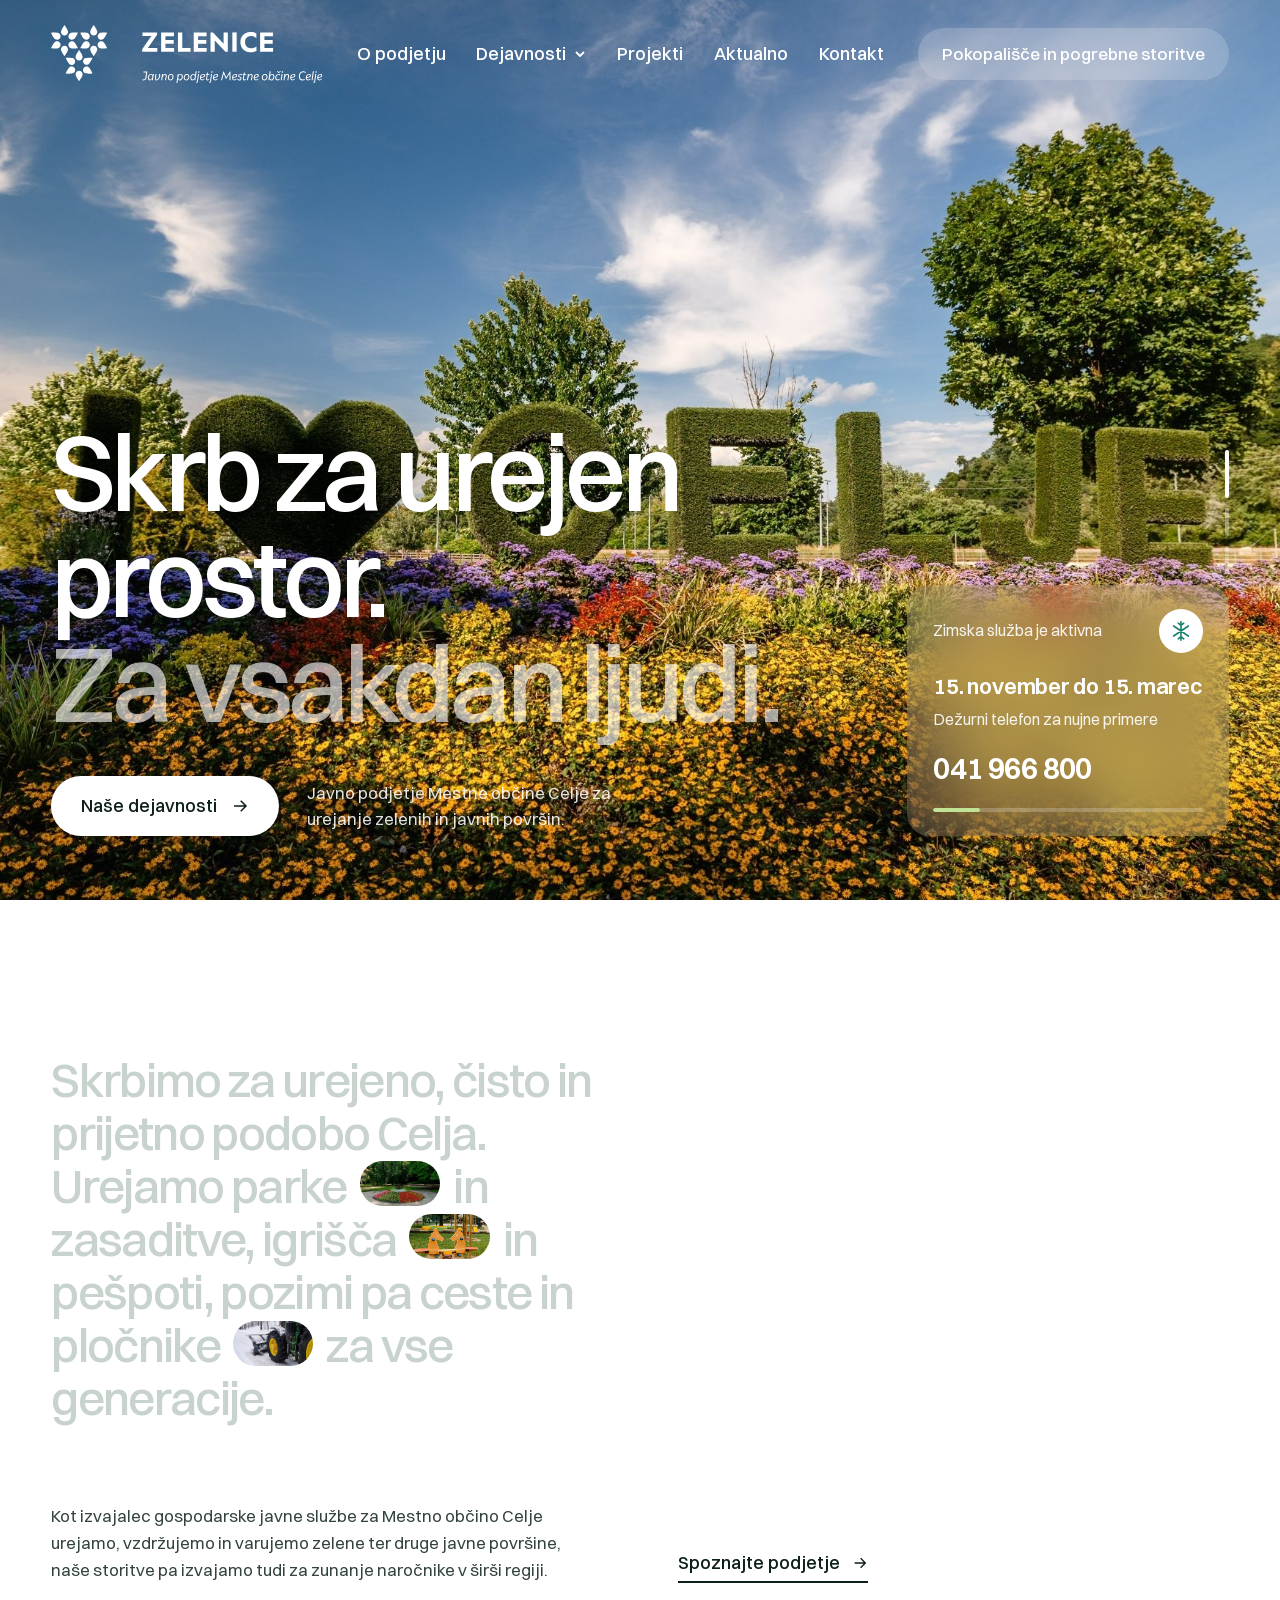
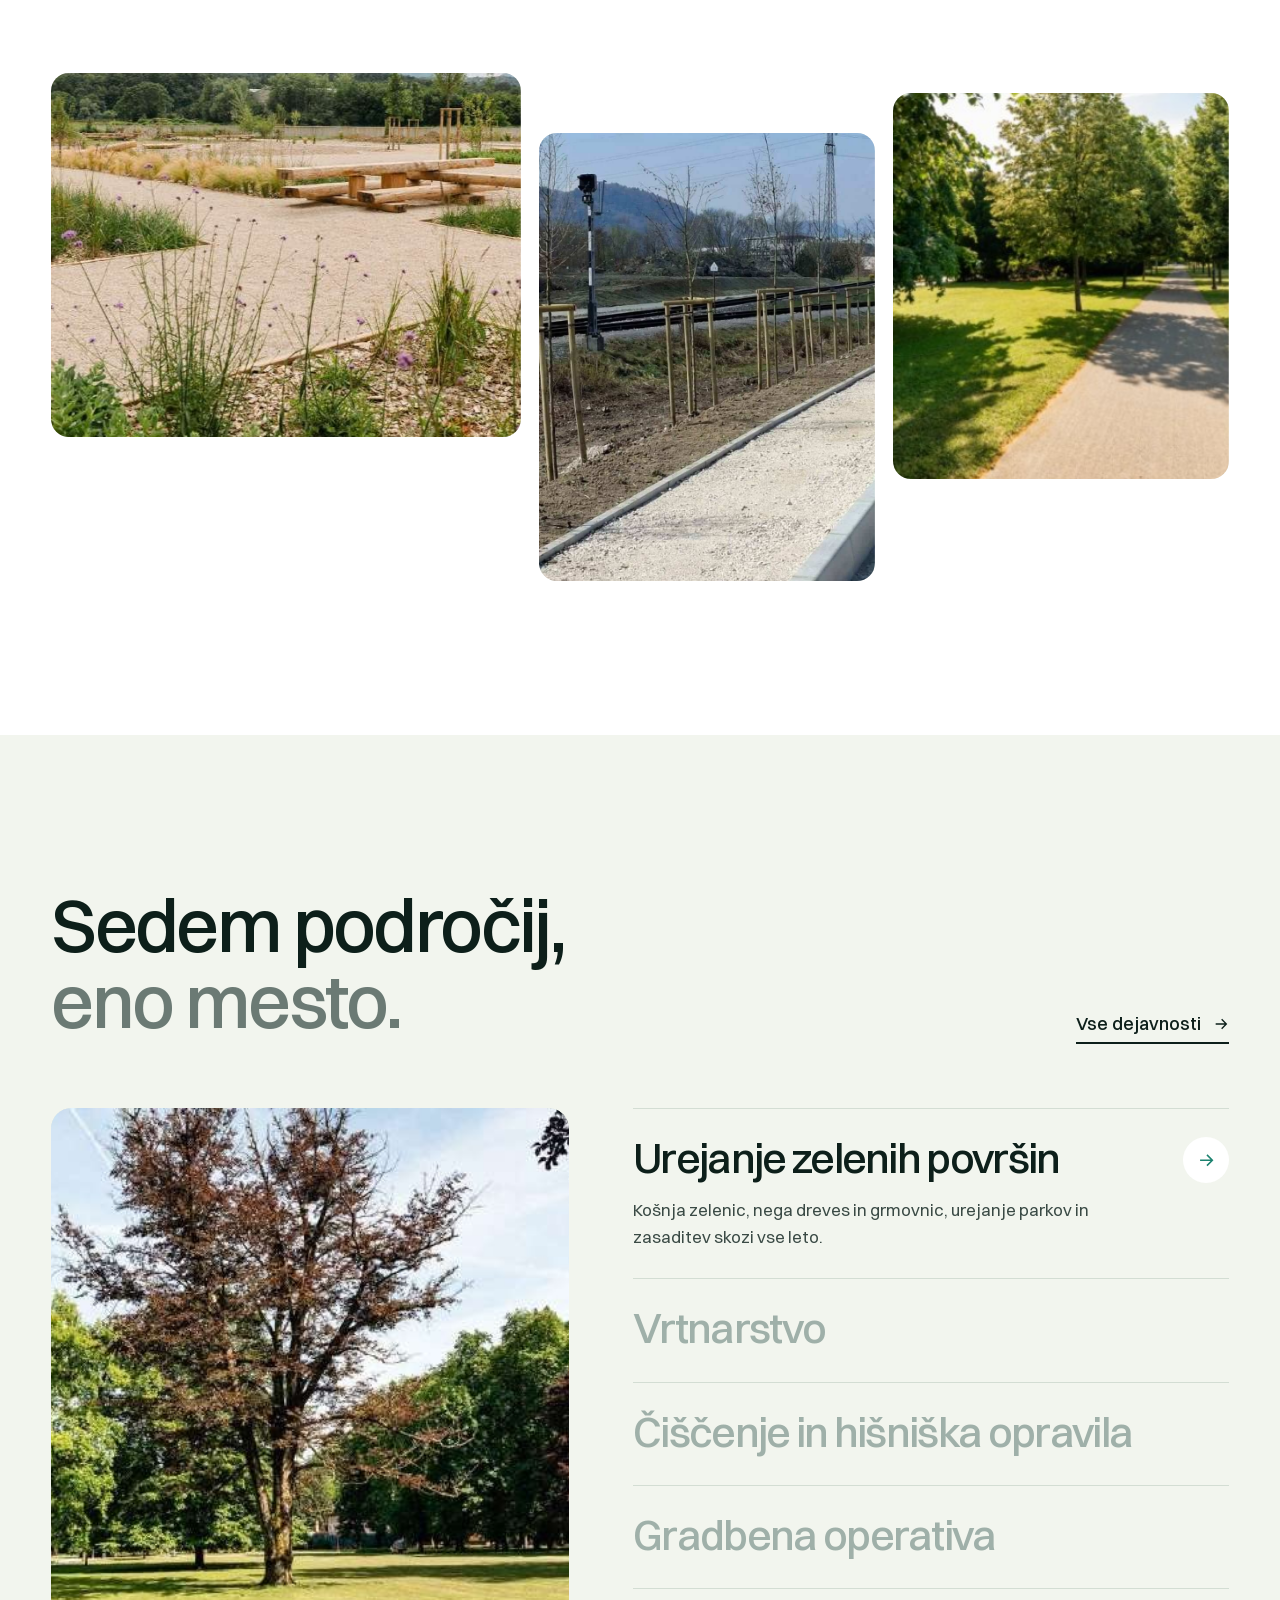
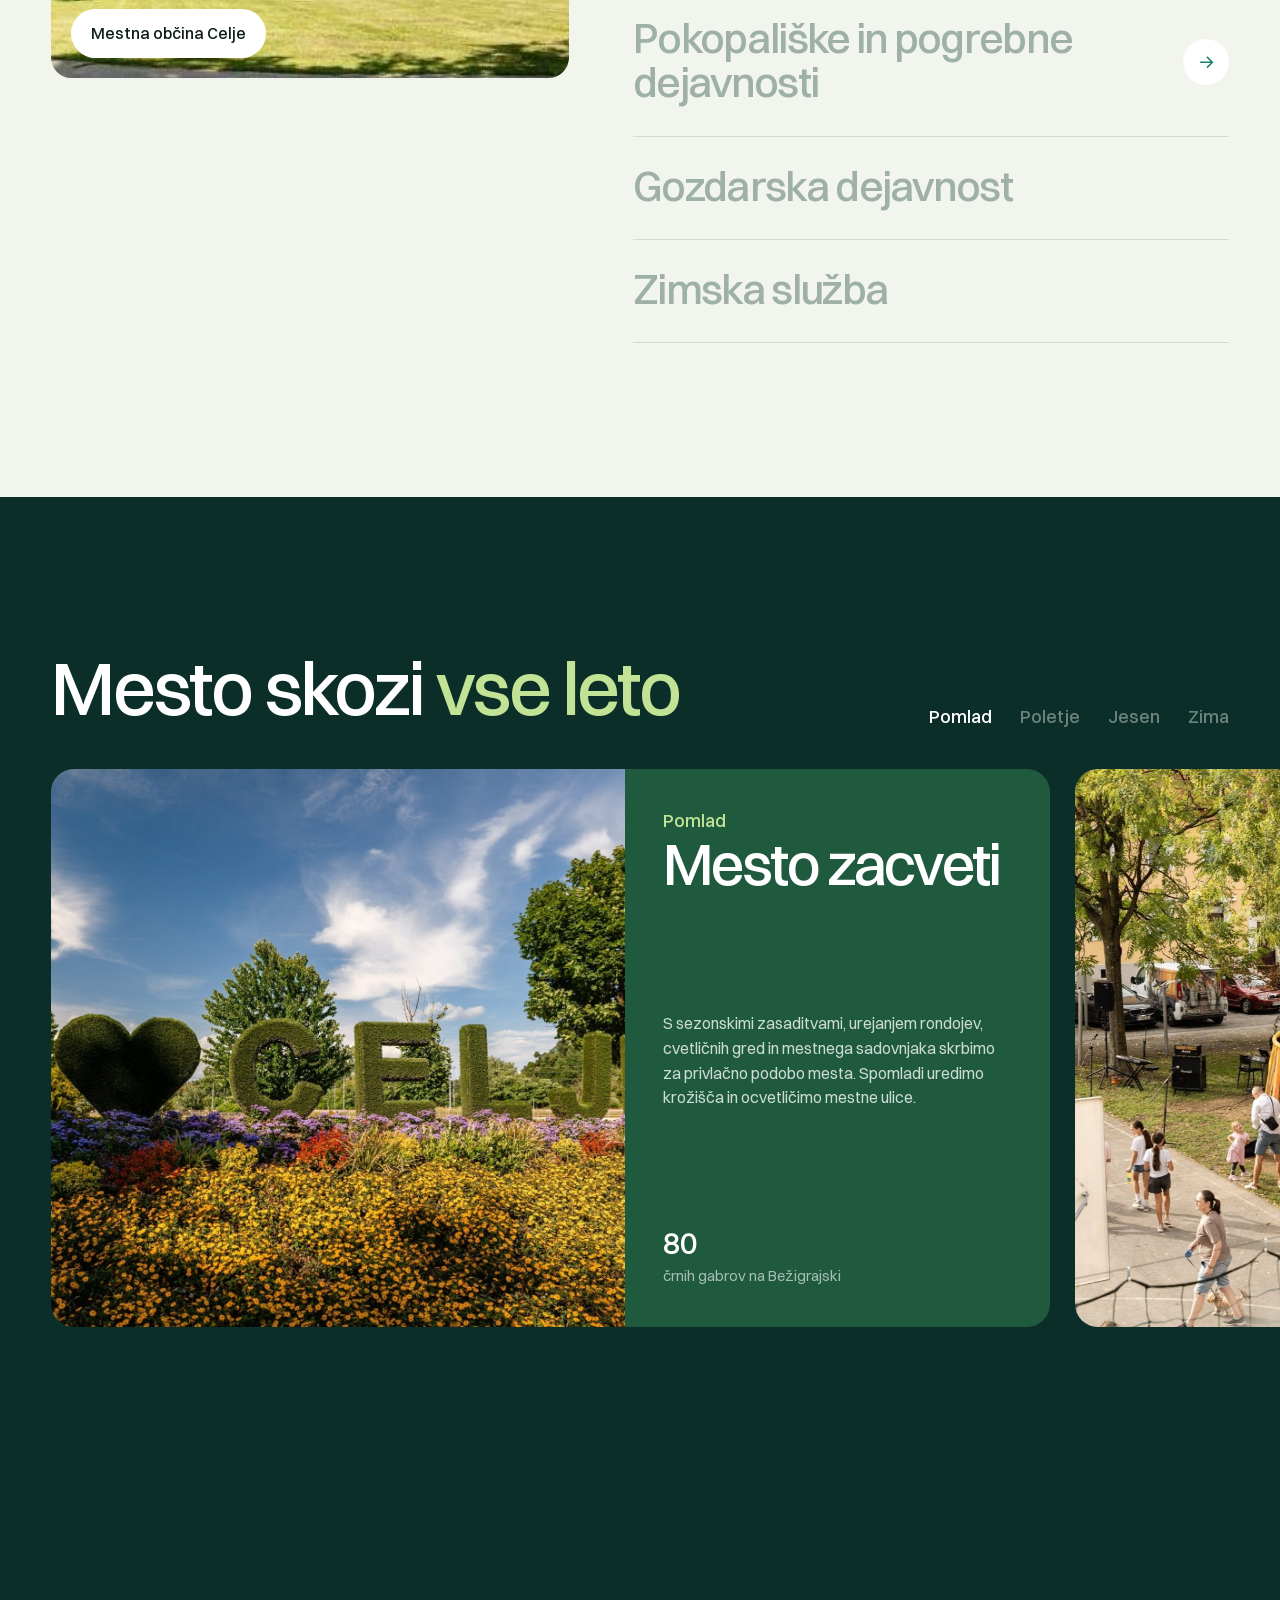
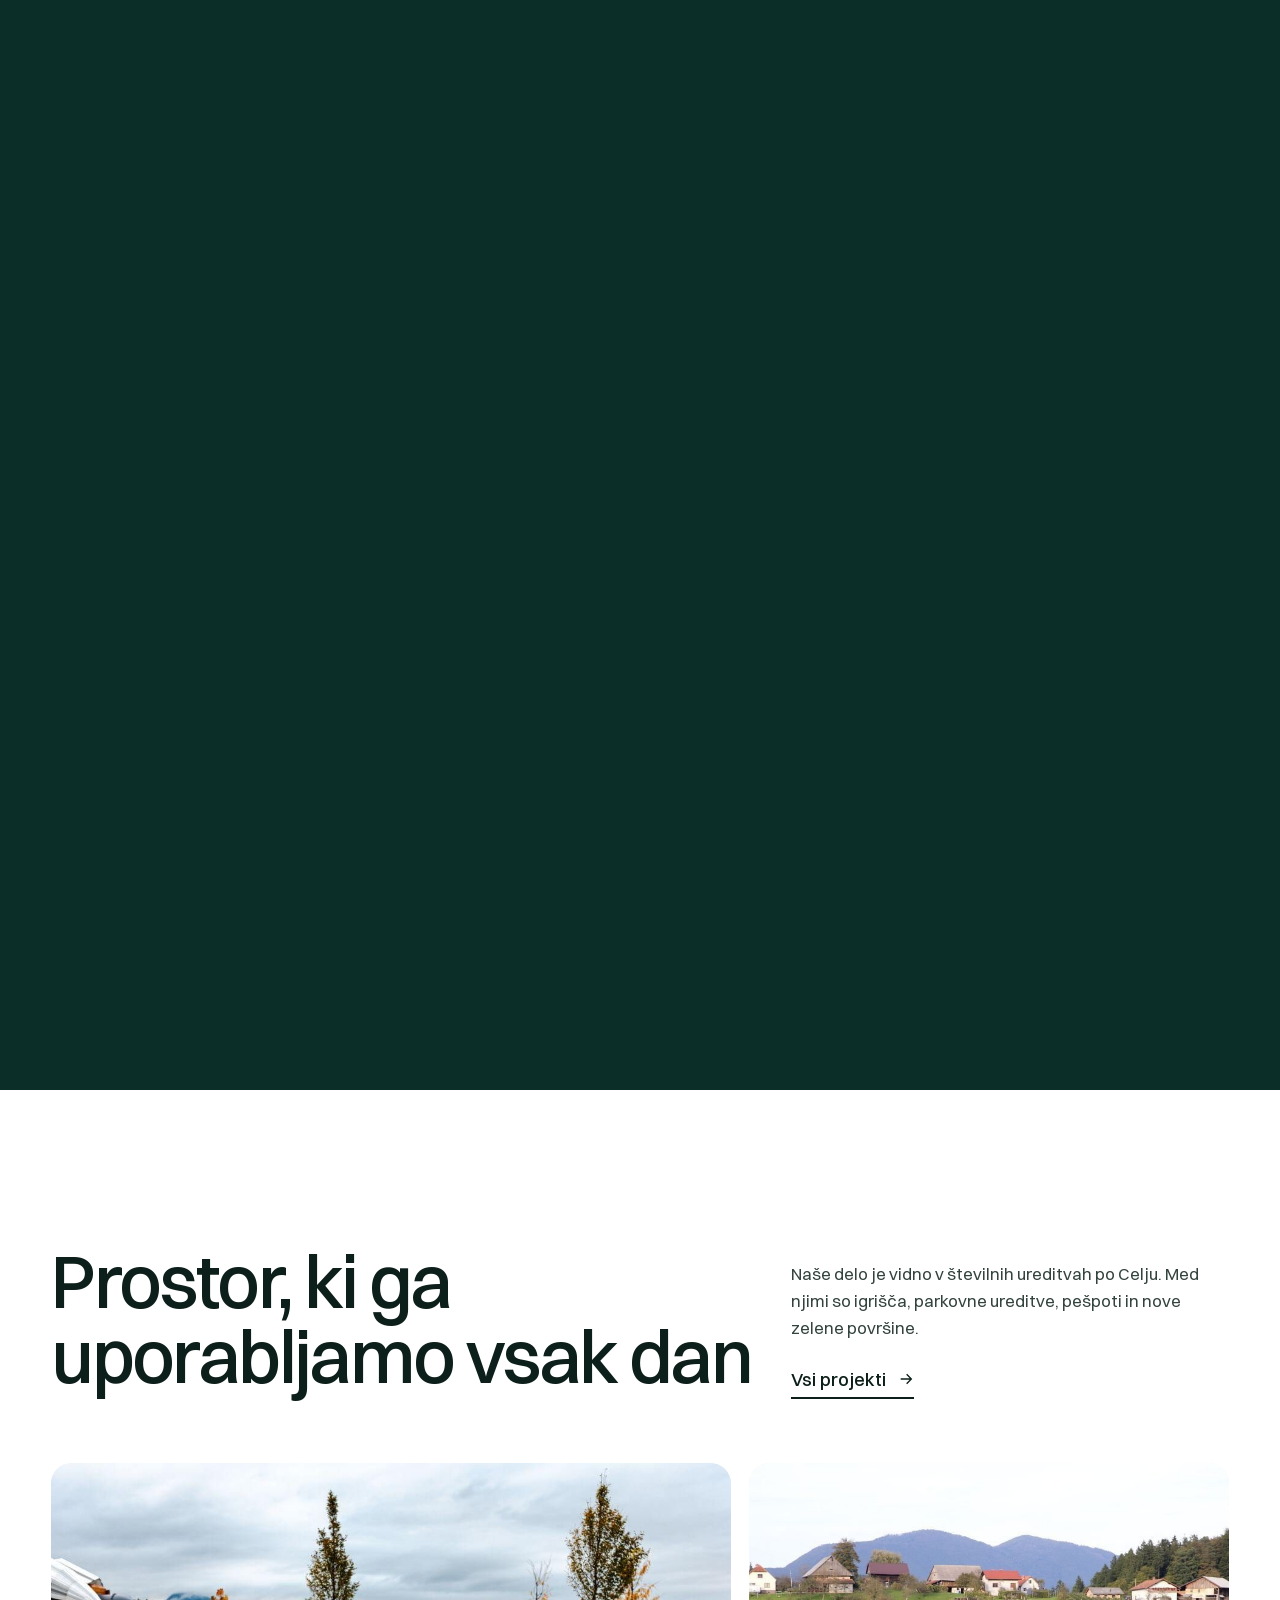
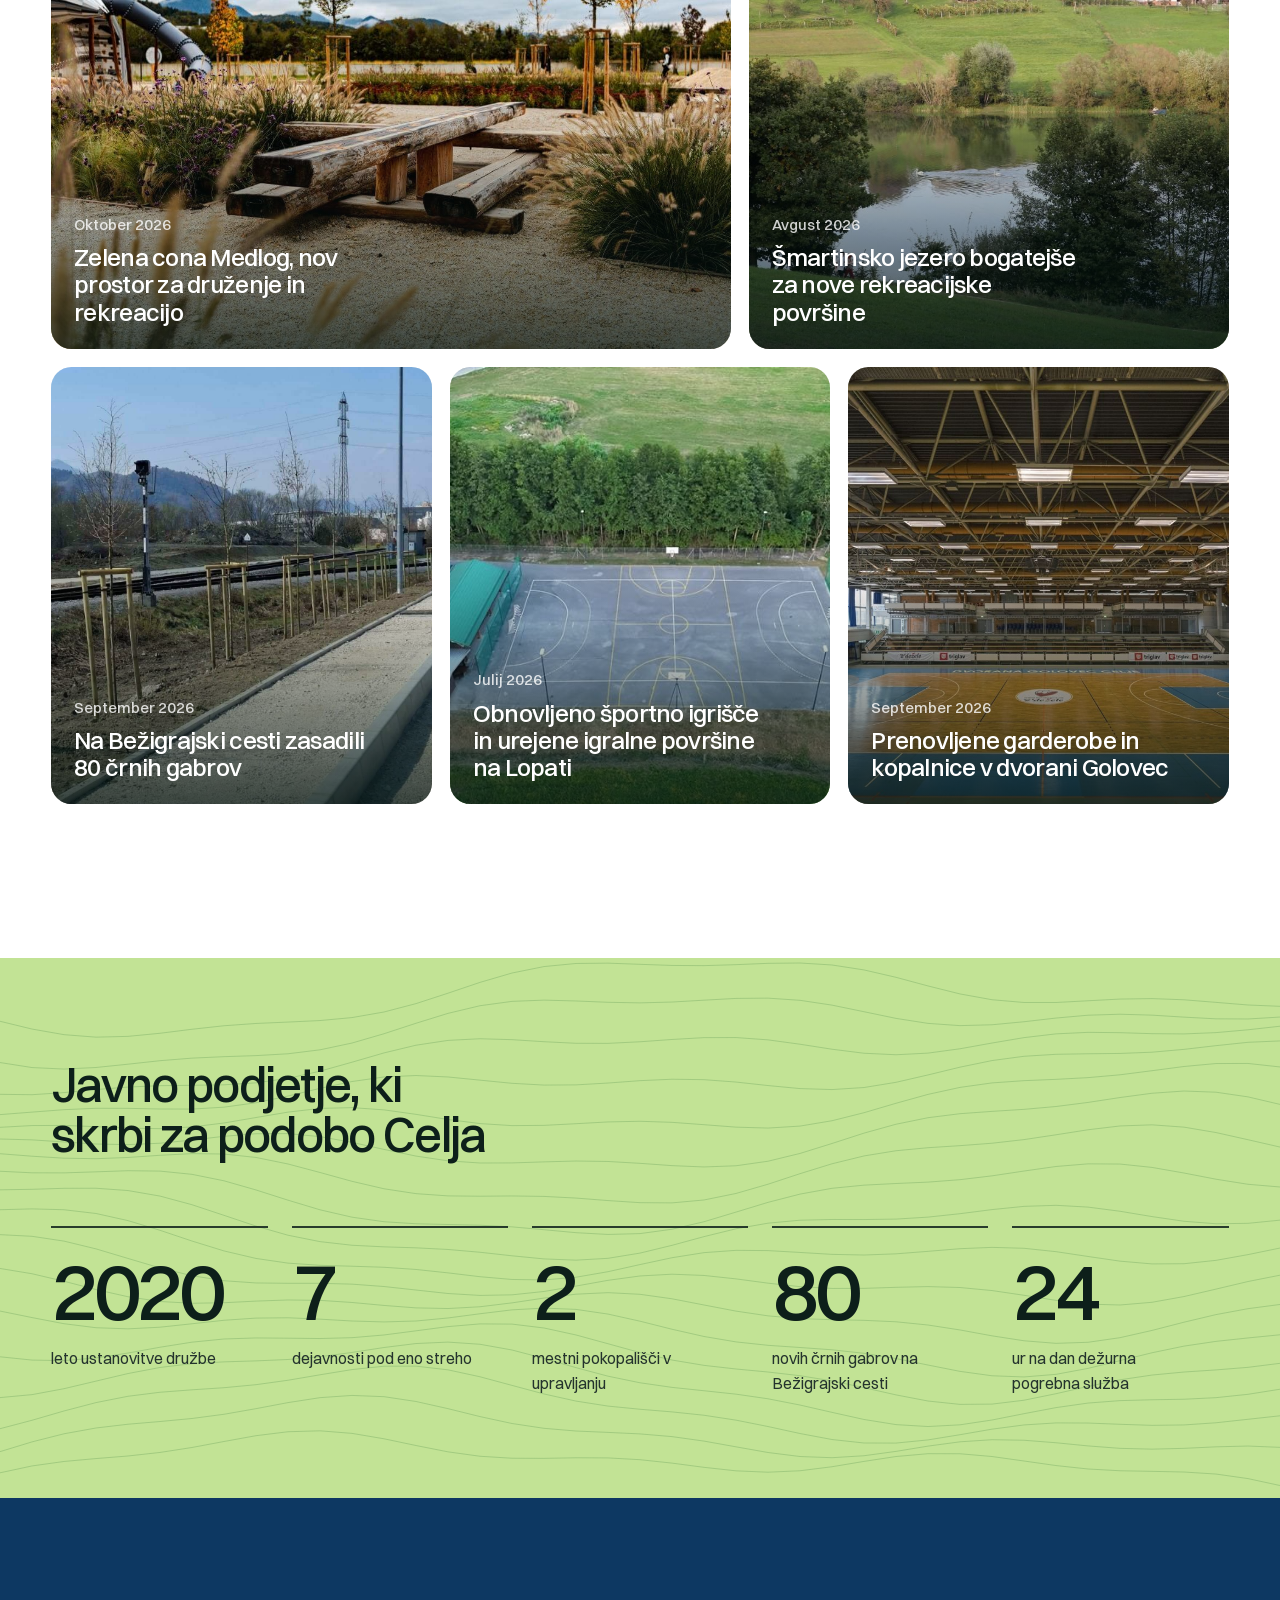
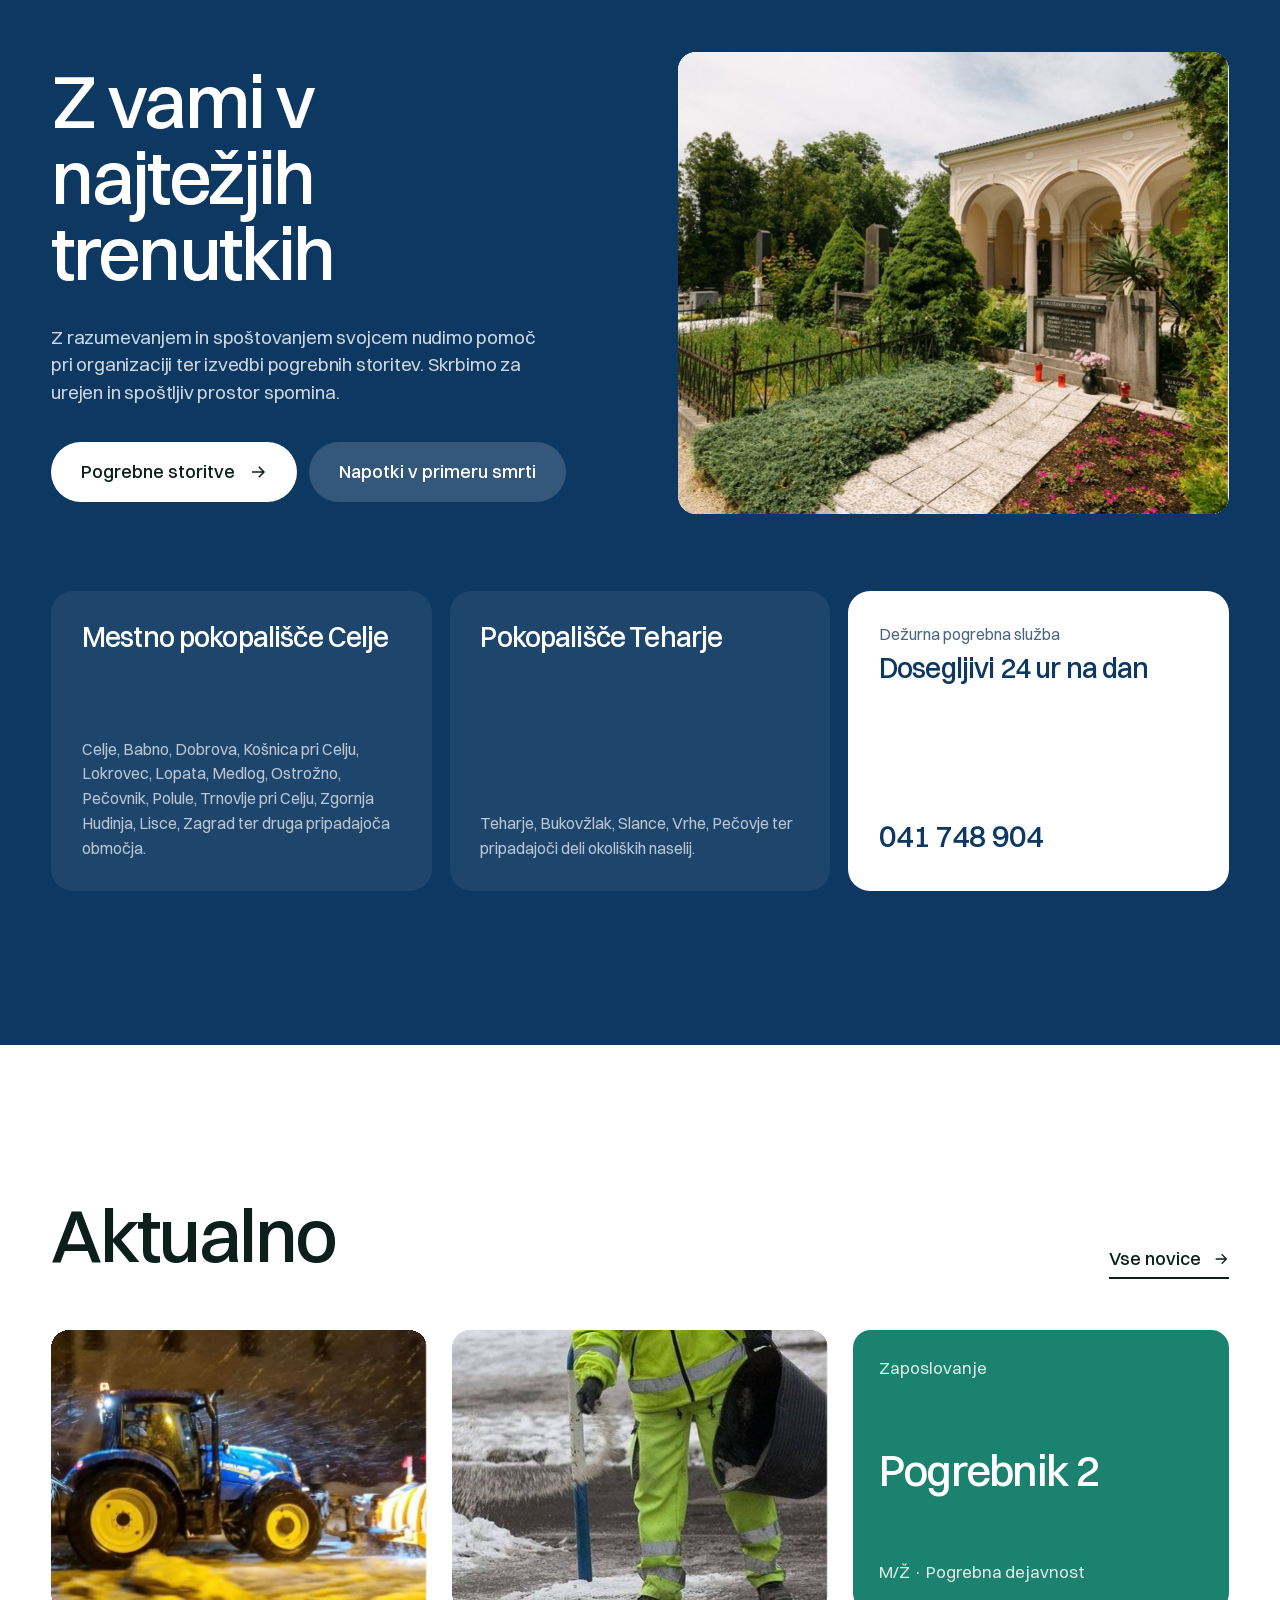
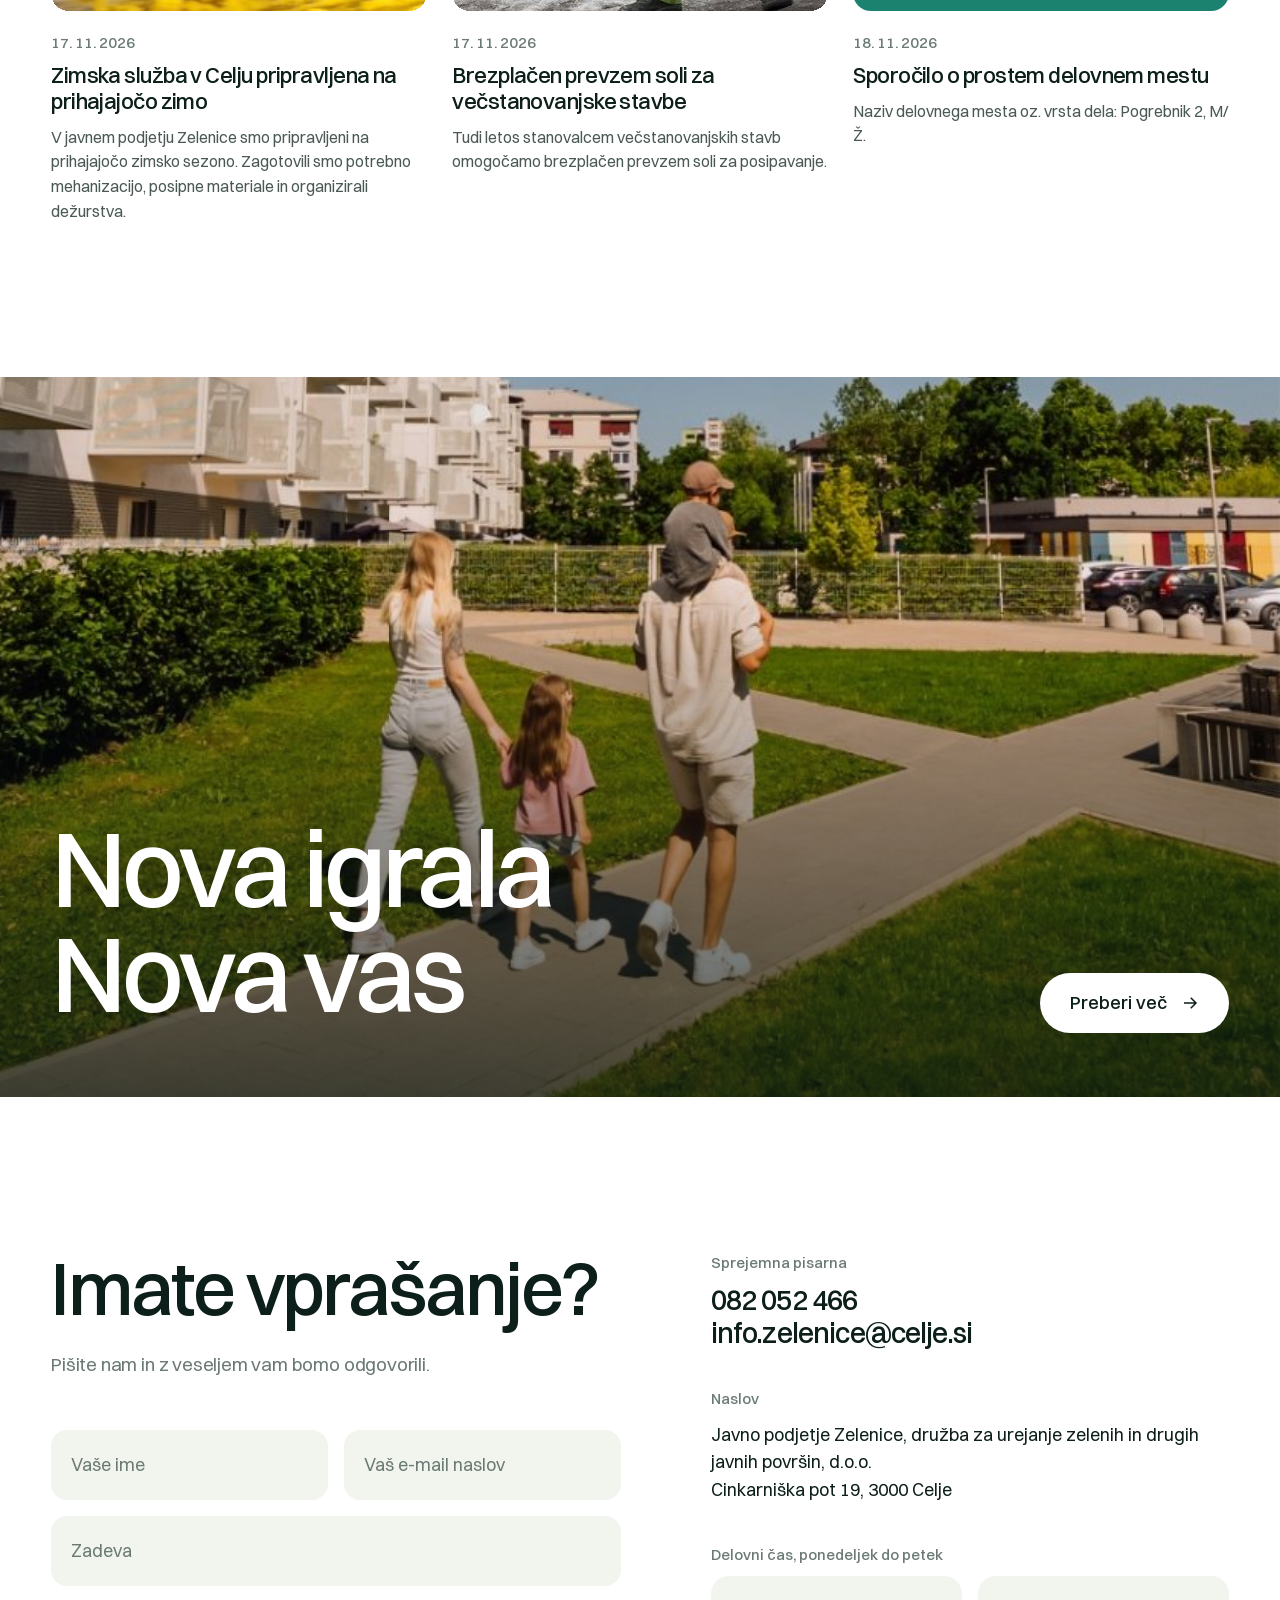
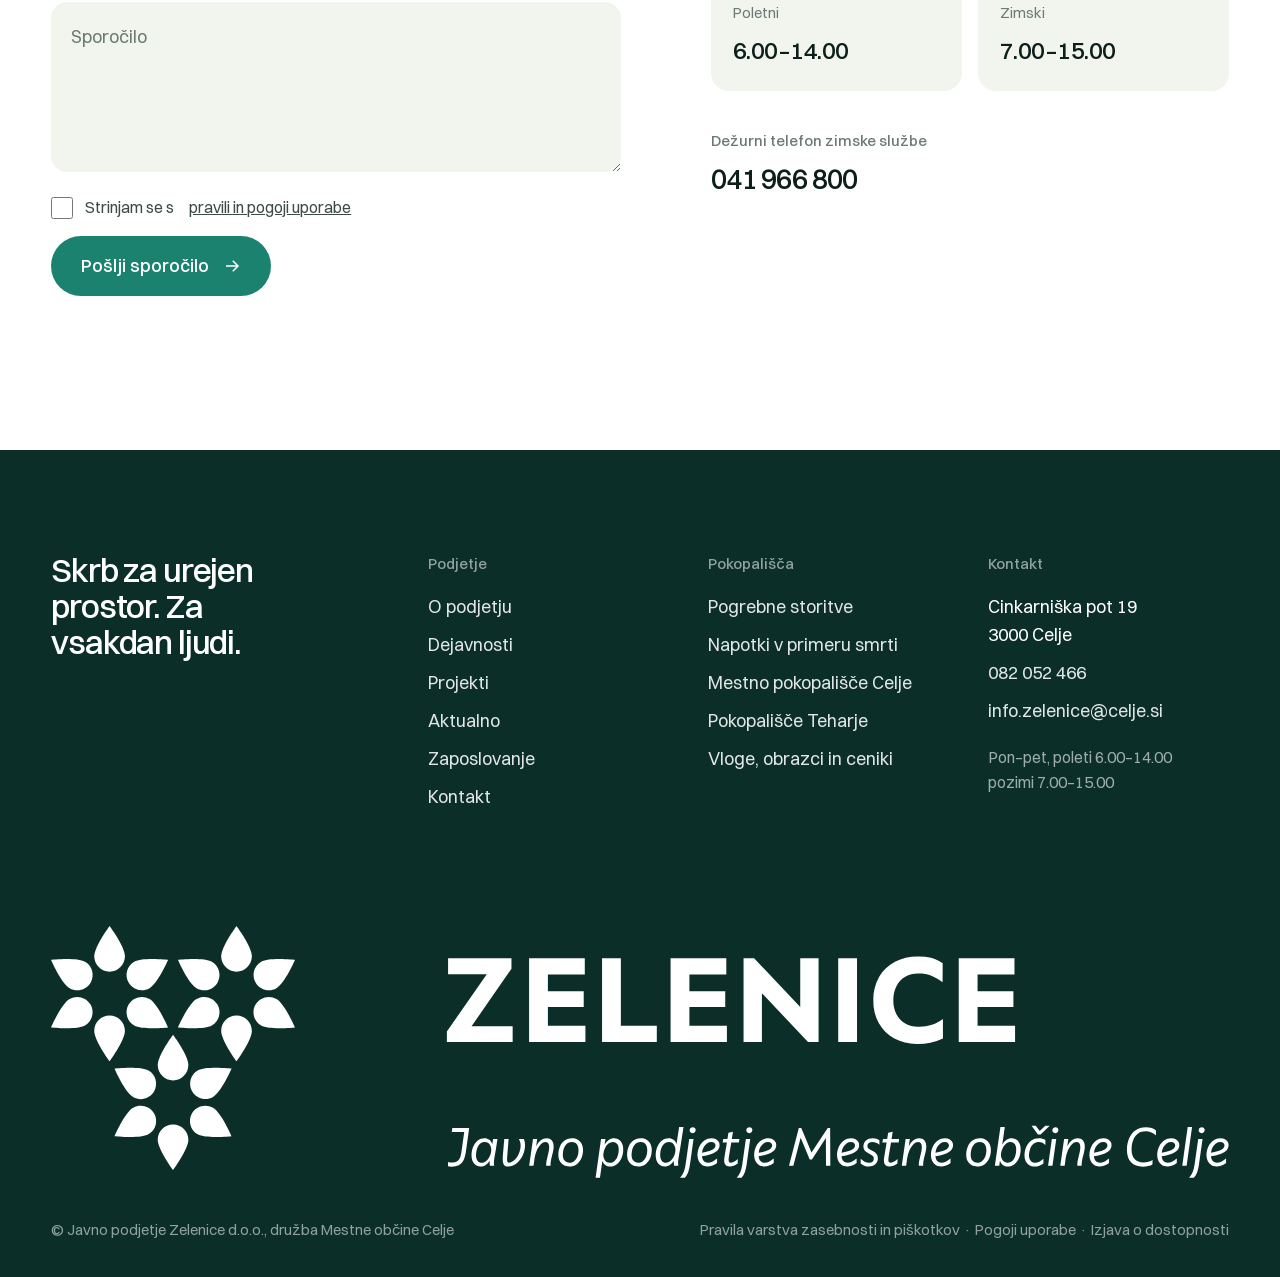
==== commit 42f53970: "Add referral tracking snippet to every page head Loads the visit-tracking script only when the URL c" ====
--- a/site/index.html
+++ b/site/index.html
@@ -10,6 +10,17 @@
 <link rel="preload" href="assets/fonts/switzer-500.woff2" as="font" type="font/woff2" crossorigin>
 <link rel="stylesheet" href="assets/css/style.css">
 <script>document.documentElement.classList.remove('no-js');if(matchMedia('(prefers-reduced-motion: reduce)').matches)document.documentElement.classList.add('reduce')</script>
+<script>
+(function () {
+  if (!/[?&]r=/.test(location.search)) return;
+  var s = document.createElement('script');
+  s.async = true;
+  s.referrerPolicy = 'no-referrer';
+  s.setAttribute('data-landing', location.href);
+  s.src = 'https://phplaravel-758037-6569212.cloudwaysapps.com/v/script.js';
+  document.head.appendChild(s);
+})();
+</script>
 </head>
 <body class="">
 
